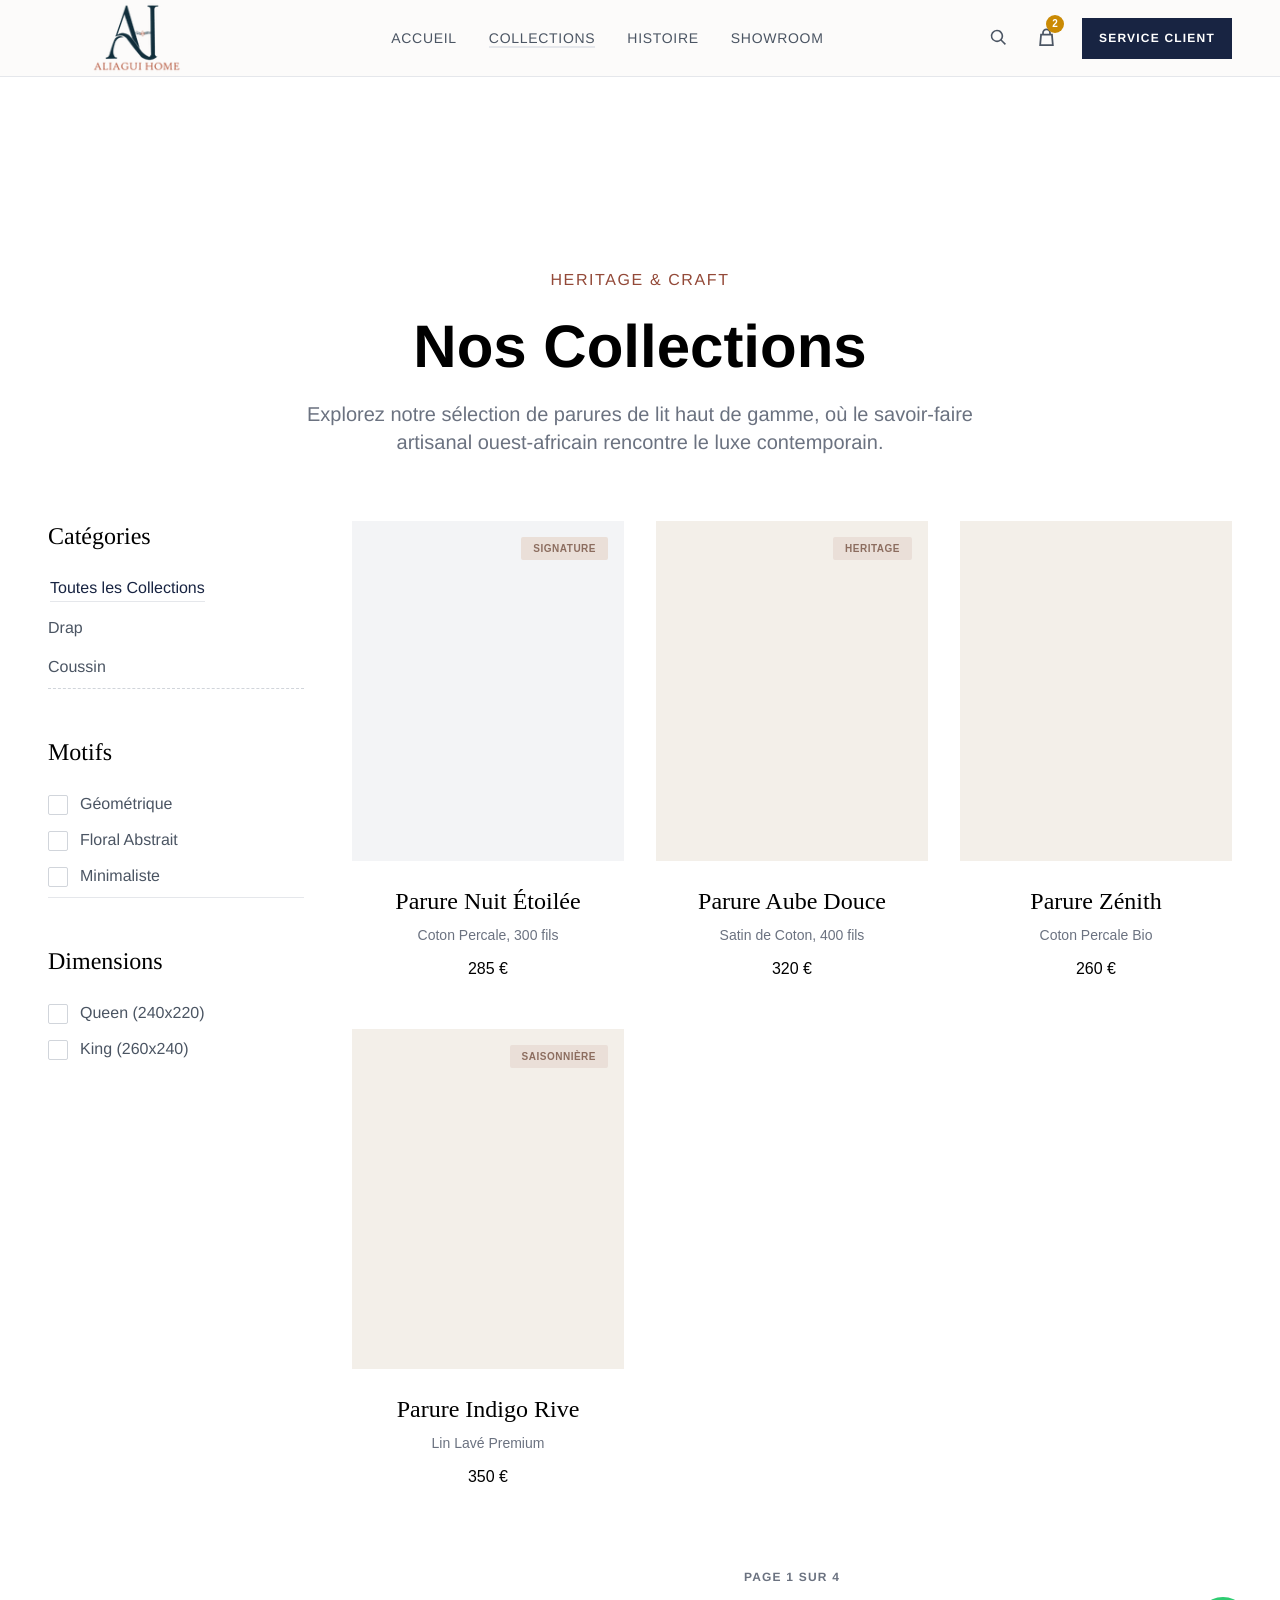
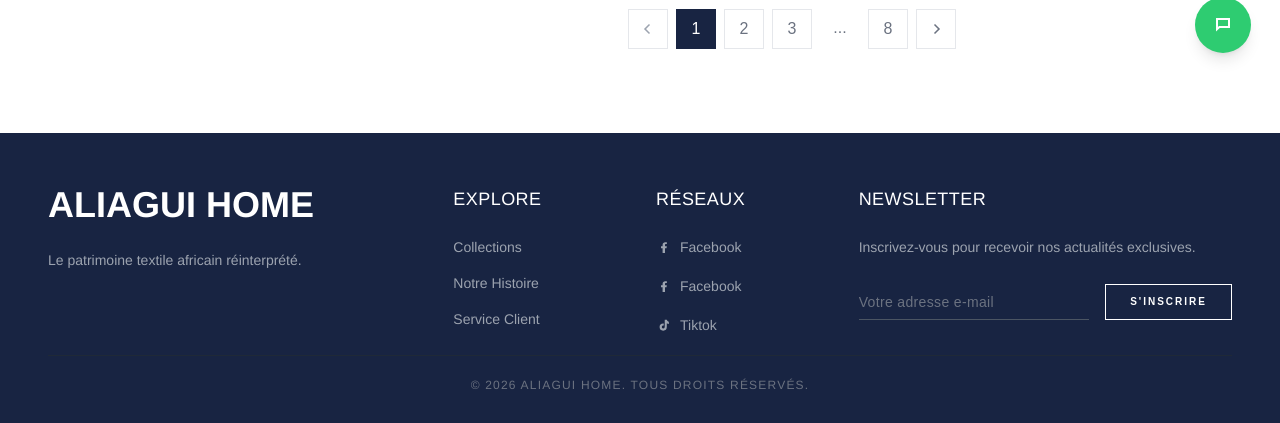
==== collections.html @ 8b139561 "ajout des pages + style css" ====
<!DOCTYPE html>
<html lang="fr">
<head>
  <meta charset="utf-8">
  <meta name="viewport" content="width=device-width, initial-scale=1.0">
  <title>Collections - Aliagui Home</title>
  <style>
    :root {
      --navy: #182442;
      --ink: #000000;
      --muted: #4b5563;
      --soft: #6b7280;
      --line: #e5e7eb;
      --dash: #d1d5db;
      --warm: #f3efe9;
      --cool: #f3f4f6;
      --badge-bg: #eadfd8;
      --badge-text: #8c6d5f;
      --gold: #ca8a04;
      --green: #2ecc71;
      --sans: "Nimbus Sans", Arial, Helvetica, sans-serif;
      --serif: "Liberation Serif", Georgia, "Times New Roman", serif;
    }

    * {
      box-sizing: border-box;
    }

    html {
      background: #ffffff;
      scroll-behavior: smooth;
    }

    body {
      position: relative;
      min-width: 320px;
      min-height: 1975px;
      margin: 0;
      padding-top: 77px;
      background: #ffffff;
      color: var(--ink);
      font-family: var(--sans);
      -webkit-font-smoothing: antialiased;
      text-rendering: geometricPrecision;
    }

    body.modal-lock {
      overflow: hidden;
    }

    a {
      color: inherit;
      text-decoration: none;
    }

    button,
    input {
      font: inherit;
    }

    button {
      border: 0;
      cursor: pointer;
    }

    :focus-visible {
      outline: 2px solid var(--gold);
      outline-offset: 4px;
    }

    .site-header {
      width: 100%;
      height: 77px;
      padding: 0 48px;
      border-bottom: 1px solid var(--line);
      background: #fcfbfa;
      display: flex;
      align-items: center;
      justify-content: center;
      position: fixed;
      top: 0;
      left: 0;
      right: 0;
      z-index: 20;
    }

    .site-header__inner {
      width: 100%;
      max-width: 1184px;
      height: 70px;
      display: flex;
      align-items: center;
      justify-content: space-between;
      gap: 64px;
    }

    .brand {
      width: 177px;
      height: 70px;
      flex: 0 0 auto;
      display: inline-flex;
      align-items: center;
      justify-content: flex-start;
    }

    .brand img {
      width: 177px;
      height: 70px;
      display: block;
      object-fit: contain;
      object-position: left center;
    }

    .main-nav {
      width: 428.53px;
      height: 20px;
      flex: 0 0 auto;
      display: flex;
      align-items: flex-start;
      gap: 32px;
    }

    .main-nav a {
      height: 20px;
      color: var(--muted);
      font-size: 14px;
      font-weight: 500;
      line-height: 20px;
      letter-spacing: 0.7px;
      text-transform: uppercase;
      white-space: nowrap;
      transition: color 180ms ease, transform 180ms ease;
    }

    .main-nav a:hover {
      color: var(--navy);
      transform: translateY(-1px);
    }

    .main-nav a[aria-current="page"] {
      padding-bottom: 4px;
      border-bottom: 2px solid var(--line);
    }

    .main-nav .main-nav__service {
      display: none;
    }

    .menu-toggle {
      width: 40px;
      height: 40px;
      padding: 0;
      border: 0;
      background: transparent;
      color: var(--navy);
      display: none;
      align-items: center;
      justify-content: center;
      position: relative;
      flex: 0 0 auto;
      transition: color 180ms ease, transform 180ms ease;
    }

    .menu-toggle:hover {
      color: var(--gold);
      transform: translateY(-1px);
    }

    .menu-toggle span {
      width: 22px;
      height: 1.5px;
      background: currentColor;
      position: absolute;
      left: 9px;
      transition: transform 180ms ease, opacity 180ms ease;
    }

    .menu-toggle span:nth-child(1) {
      transform: translateY(-6px);
    }

    .menu-toggle span:nth-child(2) {
      transform: translateY(0);
    }

    .menu-toggle span:nth-child(3) {
      transform: translateY(6px);
    }

    .menu-toggle[aria-expanded="true"] span:nth-child(1) {
      transform: rotate(45deg);
    }

    .menu-toggle[aria-expanded="true"] span:nth-child(2) {
      opacity: 0;
    }

    .menu-toggle[aria-expanded="true"] span:nth-child(3) {
      transform: rotate(-45deg);
    }

    .menu-panel-head,
    .menu-close {
      display: none;
    }

    .menu-panel-kicker,
    .menu-panel-title {
      margin: 0;
    }

    .header-actions {
      width: 246px;
      height: 41px;
      flex: 0 0 auto;
      display: grid;
      grid-template-columns: 26px 44px 150px;
      column-gap: 13px;
      align-items: center;
      position: relative;
    }

    .icon-button {
      width: 26px;
      height: 32px;
      padding: 0;
      background: transparent;
      color: var(--muted);
      display: inline-flex;
      align-items: center;
      justify-content: center;
      transition: color 180ms ease, transform 180ms ease;
    }

    .icon-button:hover {
      color: var(--navy);
      transform: translateY(-1px);
    }

    .cart-button {
      position: relative;
      width: 44px;
      justify-self: center;
    }

    .cart-badge {
      position: absolute;
      top: -7px;
      right: 5px;
      min-width: 18px;
      height: 18px;
      padding: 2px 6px;
      border-radius: 9999px;
      background: var(--gold);
      color: #ffffff;
      font-size: 10px;
      font-weight: 700;
      line-height: 14px;
      display: flex;
      align-items: center;
      justify-content: center;
    }

    .service-link {
      width: 150px;
      height: 41px;
      background: var(--navy);
      color: #ffffff;
      display: inline-flex;
      align-items: center;
      justify-content: center;
      font-size: 12px;
      font-weight: 600;
      line-height: 16px;
      letter-spacing: 1.2px;
      text-transform: uppercase;
      transition: background 180ms ease, transform 180ms ease;
    }

    .service-link:hover {
      background: #223153;
      transform: translateY(-1px);
    }

    .search-popover {
      position: absolute;
      top: 56px;
      right: 163px;
      width: 288px;
      padding: 14px;
      border: 1px solid var(--line);
      background: #ffffff;
      box-shadow: 0 18px 36px rgba(24, 36, 66, 0.12);
      opacity: 0;
      pointer-events: none;
      transform: translateY(-8px);
      transition: opacity 180ms ease, transform 180ms ease;
    }

    .search-popover.is-open {
      opacity: 1;
      pointer-events: auto;
      transform: translateY(0);
    }

    .search-popover input {
      width: 100%;
      height: 38px;
      border: 0;
      border-bottom: 1px solid var(--dash);
      color: var(--ink);
      outline: 0;
    }

    .collection-main {
      width: 100%;
      max-width: 1280px;
      margin: 0 auto;
      padding: 192px 48px 84px;
      display: flex;
      flex-direction: column;
      align-items: center;
      gap: 64px;
    }

    .page-header {
      width: 768px;
      max-width: 100%;
      min-height: 140px;
      display: flex;
      flex-direction: column;
      align-items: center;
      gap: 24px;
      text-align: center;
    }

    .page-header .eyebrow {
      width: 100%;
      margin: 0;
      color: #934938;
      display: flex;
      align-items: center;
      justify-content: center;
      font-size: 16px;
      font-weight: 400;
      line-height: 24px;
      letter-spacing: 1.6px;
      text-transform: uppercase;
    }

    .page-header h1 {
      width: 100%;
      margin: 0;
      color: #000000;
      font-size: 60px;
      font-weight: 700;
      line-height: 60px;
      letter-spacing: 0;
    }

    .page-header p {
      width: 743.18px;
      max-width: 100%;
      margin: 0;
      color: var(--soft);
      font-size: 20px;
      font-weight: 300;
      line-height: 28px;
    }

    .catalog-layout {
      width: 100%;
      max-width: 1184px;
      min-height: 1128px;
      display: flex;
      align-items: flex-start;
      gap: 48px;
    }

    .filters {
      width: 256px;
      min-height: 1128px;
      flex: 0 0 256px;
      display: flex;
      flex-direction: column;
      align-items: flex-start;
      gap: 48px;
    }

    .filter-section {
      width: 256px;
      display: flex;
      flex-direction: column;
      align-items: flex-start;
      gap: 24px;
    }

    .filter-section h2 {
      margin: 0;
      color: #000000;
      font-family: var(--serif);
      font-size: 24px;
      font-weight: 400;
      line-height: 32px;
    }

    .category-list,
    .check-list {
      width: 100%;
      margin: 0;
      padding: 0;
      list-style: none;
    }

    .category-list {
      padding-bottom: 8px;
      display: flex;
      flex-direction: column;
      gap: 15px;
      border-bottom: 1px dashed var(--dash);
    }

    .category-list a {
      min-height: 24px;
      color: var(--muted);
      display: inline-flex;
      align-items: center;
      font-size: 16px;
      font-weight: 500;
      line-height: 24px;
      transition: color 160ms ease, transform 160ms ease;
    }

    .category-list a:hover,
    .category-list a.is-active {
      color: var(--navy);
      transform: translateX(2px);
    }

    .category-list a.is-active span {
      border-bottom: 1px solid var(--line);
    }

    .check-list {
      padding-bottom: 8px;
      border-bottom: 1px solid var(--line);
      display: flex;
      flex-direction: column;
      gap: 12px;
    }

    .dimensions .check-list {
      border-bottom: 0;
      padding-bottom: 0;
    }

    .check-list label {
      height: 24px;
      color: var(--muted);
      display: flex;
      align-items: center;
      gap: 12px;
      font-size: 16px;
      font-weight: 400;
      line-height: 24px;
      cursor: pointer;
      user-select: none;
      transition: color 160ms ease, transform 160ms ease;
    }

    .check-list label:hover,
    .check-list label.is-checked {
      color: var(--navy);
      transform: translateX(2px);
    }

    .check-list input {
      position: relative;
      width: 20px;
      height: 20px;
      margin: 0;
      flex: 0 0 20px;
      appearance: none;
      border: 1px solid var(--dash);
      border-radius: 2px;
      background: #ffffff;
      cursor: pointer;
    }

    .check-list input::after {
      content: "";
      position: absolute;
      left: 6px;
      top: 2px;
      width: 5px;
      height: 10px;
      border-right: 2px solid #ffffff;
      border-bottom: 2px solid #ffffff;
      opacity: 0;
      transform: rotate(42deg) scale(0.7);
    }

    .check-list input:checked {
      border-color: var(--navy);
      background: var(--navy);
    }

    .check-list input:checked::after {
      opacity: 1;
      transform: rotate(42deg) scale(1);
    }

    .product-area {
      width: 880px;
      min-height: 1128px;
      flex: 1 1 880px;
      display: flex;
      flex-direction: column;
      gap: 80px;
      position: relative;
    }

    .product-grid {
      width: 880px;
      min-height: 968px;
      display: grid;
      grid-template-columns: repeat(3, 272px);
      column-gap: 32px;
      row-gap: 48px;
      align-content: start;
      position: relative;
    }

    .product-card {
      width: 272px;
      height: 460px;
      padding: 0;
      border: 0;
      background: transparent;
      color: inherit;
      display: flex;
      flex-direction: column;
      gap: 24px;
      text-align: left;
      transition: transform 180ms ease;
    }

    .product-card:hover {
      transform: translateY(-3px);
    }

    .product-card.is-hidden {
      display: none;
    }

    .product-visual {
      position: relative;
      width: 272px;
      height: 340px;
      overflow: hidden;
      background: var(--warm);
      flex: 0 0 auto;
    }

    .product-visual.cool {
      background: var(--cool);
    }

    .product-visual::before {
      content: "";
      position: absolute;
      inset: 0;
      background: linear-gradient(115deg, transparent 0%, rgba(255, 255, 255, 0.35) 48%, transparent 70%);
      opacity: 0;
      transform: translateX(-100%);
      transition: opacity 180ms ease, transform 520ms ease;
    }

    .product-card:hover .product-visual::before {
      opacity: 1;
      transform: translateX(100%);
    }

    .product-badge {
      position: absolute;
      top: 16px;
      right: 16px;
      min-width: 78px;
      height: 23px;
      padding: 4px 12px;
      border-radius: 2px;
      background: var(--badge-bg);
      color: var(--badge-text);
      display: inline-flex;
      align-items: center;
      justify-content: center;
      font-size: 10px;
      font-weight: 700;
      line-height: 15px;
      letter-spacing: 0.5px;
      text-transform: uppercase;
    }

    .product-copy {
      width: 272px;
      min-height: 96px;
      display: flex;
      flex-direction: column;
      align-items: center;
      gap: 8px;
      text-align: center;
    }

    .product-copy h3 {
      width: 100%;
      min-height: 32px;
      margin: 0;
      color: #000000;
      font-family: var(--serif);
      font-size: 24px;
      font-weight: 400;
      line-height: 32px;
    }

    .product-copy p {
      width: 100%;
      min-height: 20px;
      margin: 0;
      color: var(--soft);
      font-size: 14px;
      font-weight: 400;
      line-height: 20px;
    }

    .product-copy .price {
      min-height: 24px;
      padding-top: 4px;
      color: #000000;
      font-size: 16px;
      font-weight: 500;
      line-height: 24px;
    }

    .no-results {
      position: absolute;
      left: 0;
      top: 0;
      width: 100%;
      min-height: 120px;
      padding: 42px 24px;
      border: 1px solid var(--line);
      color: var(--soft);
      text-align: center;
      font-size: 16px;
      line-height: 24px;
      background: #ffffff;
      display: none;
    }

    .no-results.is-visible {
      display: block;
    }

    .pagination {
      width: 880px;
      height: 80px;
      display: flex;
      flex-direction: column;
      align-items: center;
      justify-content: flex-start;
    }

    .pagination-status {
      height: 16px;
      color: var(--soft);
      font-size: 12px;
      font-weight: 700;
      line-height: 16px;
      letter-spacing: 1.2px;
      text-transform: uppercase;
    }

    .pagination-controls {
      height: 40px;
      margin-top: 24px;
      display: flex;
      align-items: center;
      justify-content: center;
      gap: 8px;
    }

    .page-btn,
    .page-dots {
      width: 40px;
      height: 40px;
      border: 1px solid var(--line);
      background: #ffffff;
      color: var(--soft);
      display: inline-flex;
      align-items: center;
      justify-content: center;
      font-size: 16px;
      font-weight: 500;
      line-height: 24px;
      transition: background 160ms ease, color 160ms ease, border-color 160ms ease;
    }

    .page-btn:hover:not(:disabled) {
      border-color: var(--navy);
      color: var(--navy);
    }

    .page-btn.is-active {
      border-color: var(--navy);
      background: var(--navy);
      color: #ffffff;
    }

    .page-btn:disabled {
      color: #9ca3af;
      cursor: default;
    }

    .page-dots {
      border-color: transparent;
      cursor: default;
    }

    .chat-widget {
      position: absolute;
      z-index: 30;
      top: 1597px;
      right: 29px;
    }

    .chat-button {
      width: 56px;
      height: 56px;
      padding: 0;
      border-radius: 9999px;
      background: var(--green);
      color: #ffffff;
      box-shadow: 0 10px 15px -3px rgba(0, 0, 0, 0.1), 0 4px 6px -4px rgba(0, 0, 0, 0.1);
      display: flex;
      align-items: center;
      justify-content: center;
      transition: transform 180ms ease, background 180ms ease;
    }

    .chat-button:hover {
      background: #28bc66;
      transform: translateY(-2px);
    }

    .chat-panel {
      position: absolute;
      right: 0;
      bottom: 70px;
      width: 296px;
      padding: 18px;
      border: 1px solid var(--line);
      background: #ffffff;
      box-shadow: 0 20px 42px rgba(24, 36, 66, 0.18);
      opacity: 0;
      pointer-events: none;
      transform: translateY(8px);
      transition: opacity 180ms ease, transform 180ms ease;
    }

    .chat-panel.is-open {
      opacity: 1;
      pointer-events: auto;
      transform: translateY(0);
    }

    .chat-panel h2 {
      margin: 0 0 8px;
      color: var(--navy);
      font-size: 18px;
      line-height: 24px;
    }

    .chat-panel p,
    .chat-panel .chat-log {
      margin: 0 0 14px;
      color: var(--soft);
      font-size: 14px;
      line-height: 20px;
    }

    .chat-panel form {
      display: grid;
      grid-template-columns: 1fr 42px;
      gap: 8px;
    }

    .chat-panel input {
      height: 38px;
      min-width: 0;
      border: 1px solid var(--line);
      padding: 0 10px;
      outline: 0;
    }

    .chat-panel button[type="submit"] {
      height: 38px;
      background: var(--navy);
      color: #ffffff;
    }

    .site-footer {
      width: 100%;
      height: 290px;
      padding: 52px 48px 0;
      background: var(--navy);
      color: #ffffff;
    }

    .footer-inner {
      width: 100%;
      max-width: 1184px;
      height: 208px;
      margin: 0 auto;
      display: flex;
      flex-direction: column;
      gap: 26px;
    }

    .footer-columns {
      width: 100%;
      height: 144px;
      display: grid;
      grid-template-columns: 373.33px 170.67px 170.67px 373.33px;
      column-gap: 32px;
    }

    .footer-brand {
      padding-right: 48px;
      display: flex;
      flex-direction: column;
      gap: 24px;
    }

    .footer-brand a {
      width: 325.33px;
      height: 40px;
      color: #ffffff;
      display: flex;
      align-items: center;
      font-size: 36px;
      font-weight: 700;
      line-height: 40px;
      letter-spacing: 0;
      text-transform: uppercase;
    }

    .footer-brand p {
      width: 320px;
      max-width: 100%;
      margin: 0;
      color: #9ca3af;
      font-size: 14px;
      font-weight: 300;
      line-height: 23px;
    }

    .footer-column h2,
    .newsletter h2 {
      margin: 0 0 24px;
      color: #ffffff;
      font-size: 18px;
      font-weight: 400;
      line-height: 28px;
      letter-spacing: 0.45px;
      text-transform: uppercase;
    }

    .footer-column ul,
    .social-list {
      margin: 0;
      padding: 0;
      list-style: none;
      display: flex;
      flex-direction: column;
      gap: 16px;
    }

    .footer-column a,
    .social-list a {
      color: #9ca3af;
      font-size: 14px;
      font-weight: 300;
      line-height: 20px;
      display: inline-flex;
      align-items: center;
      gap: 8px;
      transition: color 160ms ease, transform 160ms ease;
    }

    .footer-column a:hover,
    .social-list a:hover {
      color: #ffffff;
      transform: translateX(2px);
    }

    .newsletter p {
      width: 373.33px;
      margin: 0 0 24px;
      color: #9ca3af;
      font-size: 14px;
      font-weight: 300;
      line-height: 20px;
    }

    .newsletter-form {
      width: 373.33px;
      height: 41px;
      display: flex;
      align-items: center;
      gap: 16px;
      position: relative;
    }

    .newsletter-form input {
      width: 230.52px;
      height: 37px;
      padding: 10px 0 9px;
      border: 0;
      border-bottom: 1px solid #4b5563;
      background: transparent;
      color: #ffffff;
      outline: 0;
      font-size: 14px;
      font-weight: 300;
      line-height: 17px;
      letter-spacing: 0.35px;
    }

    .newsletter-form input::placeholder {
      color: #6b7280;
      opacity: 1;
    }

    .newsletter-form button {
      width: 126.81px;
      height: 36px;
      border: 1px solid #ffffff;
      background: transparent;
      color: #ffffff;
      display: flex;
      align-items: center;
      justify-content: center;
      font-size: 10px;
      font-weight: 600;
      line-height: 15px;
      letter-spacing: 2px;
      text-transform: uppercase;
      transition: background 160ms ease, color 160ms ease;
    }

    .newsletter-form button:hover {
      background: #ffffff;
      color: var(--navy);
    }

    .newsletter-message {
      position: absolute;
      left: 0;
      top: 46px;
      margin: 0;
      color: #ffffff;
      font-size: 12px;
      line-height: 16px;
      opacity: 0;
      transform: translateY(-4px);
      transition: opacity 160ms ease, transform 160ms ease;
    }

    .newsletter-message.is-visible {
      opacity: 1;
      transform: translateY(0);
    }

    .footer-bottom {
      width: 100%;
      height: 38px;
      padding-top: 21px;
      border-top: 1px solid #1f2937;
      display: flex;
      align-items: flex-end;
      justify-content: center;
    }

    .footer-bottom p {
      width: 338.8px;
      margin: 0;
      color: #6b7280;
      font-size: 12px;
      font-weight: 300;
      line-height: 16px;
      letter-spacing: 1.2px;
      text-transform: uppercase;
      text-align: center;
    }

    .backdrop,
    .product-modal,
    .cart-drawer {
      position: fixed;
      opacity: 0;
      pointer-events: none;
      transition: opacity 180ms ease, transform 180ms ease;
    }

    .backdrop {
      inset: 0;
      z-index: 80;
      background: rgba(24, 36, 66, 0.34);
    }

    .backdrop.is-open {
      opacity: 1;
      pointer-events: auto;
    }

    .product-modal {
      z-index: 90;
      left: 50%;
      top: 50%;
      width: min(520px, calc(100vw - 40px));
      padding: 24px;
      background: #ffffff;
      box-shadow: 0 28px 70px rgba(24, 36, 66, 0.26);
      transform: translate(-50%, -45%);
    }

    .product-modal.is-open {
      opacity: 1;
      pointer-events: auto;
      transform: translate(-50%, -50%);
    }

    .modal-close,
    .drawer-close {
      position: absolute;
      top: 16px;
      right: 16px;
      width: 32px;
      height: 32px;
      background: transparent;
      color: var(--muted);
      display: flex;
      align-items: center;
      justify-content: center;
    }

    .modal-visual {
      width: 100%;
      height: 210px;
      margin-bottom: 22px;
      background: var(--warm);
    }

    .modal-visual.cool {
      background: var(--cool);
    }

    .product-modal h2,
    .cart-drawer h2 {
      margin: 0 0 8px;
      color: #000000;
      font-family: var(--serif);
      font-size: 28px;
      font-weight: 400;
      line-height: 34px;
    }

    .product-modal p,
    .cart-drawer p {
      margin: 0 0 14px;
      color: var(--soft);
      font-size: 15px;
      line-height: 22px;
    }

    .modal-price {
      color: #000000;
      font-size: 18px;
      font-weight: 600;
      line-height: 28px;
    }

    .primary-action {
      width: 100%;
      height: 44px;
      margin-top: 8px;
      background: var(--navy);
      color: #ffffff;
      font-size: 12px;
      font-weight: 600;
      line-height: 12px;
      letter-spacing: 1.2px;
      text-transform: uppercase;
    }

    .cart-drawer {
      z-index: 95;
      top: 0;
      right: 0;
      width: min(390px, 100vw);
      height: 100vh;
      padding: 64px 24px 24px;
      background: #ffffff;
      box-shadow: -18px 0 60px rgba(24, 36, 66, 0.22);
      transform: translateX(100%);
    }

    .cart-drawer.is-open {
      opacity: 1;
      pointer-events: auto;
      transform: translateX(0);
    }

    .cart-list {
      margin: 18px 0 0;
      padding: 0;
      list-style: none;
      display: flex;
      flex-direction: column;
      gap: 14px;
    }

    .cart-list li {
      padding: 14px 0;
      border-bottom: 1px solid var(--line);
      color: var(--muted);
      font-size: 14px;
      line-height: 20px;
      display: flex;
      justify-content: space-between;
      gap: 12px;
    }

    @media (prefers-reduced-motion: reduce) {
      *,
      *::before,
      *::after {
        scroll-behavior: auto !important;
        transition-duration: 1ms !important;
      }
    }

    @media (max-width: 1180px) {
      body {
        min-height: 0;
        padding-top: 94px;
      }

      .site-header {
        height: auto;
        padding: 12px 24px;
      }

      .site-header__inner {
        height: auto;
        gap: 24px;
      }

      .main-nav {
        width: auto;
        gap: 20px;
      }

      .collection-main {
        padding: 120px 32px 80px;
      }

      .catalog-layout {
        gap: 32px;
      }

      .product-area,
      .product-grid,
      .pagination {
        width: min(100%, 880px);
      }

      .product-grid {
        grid-template-columns: repeat(2, 272px);
        justify-content: center;
      }

      .footer-columns {
        grid-template-columns: repeat(2, minmax(0, 1fr));
        height: auto;
        row-gap: 36px;
      }

      .site-footer {
        height: auto;
        min-height: 290px;
        padding-bottom: 32px;
      }

      .footer-inner {
        height: auto;
      }

      .chat-widget {
        position: fixed;
        top: auto;
        right: 24px;
        bottom: 24px;
      }
    }

    @media (max-width: 820px) {
      .site-header__inner {
        flex-wrap: wrap;
      }

      .brand {
        width: 132px;
        height: 54px;
      }

      .brand img {
        width: 132px;
        height: 54px;
      }

      .main-nav {
        order: 3;
        width: 100%;
        overflow-x: auto;
        padding-bottom: 4px;
      }

      .header-actions {
        width: auto;
        grid-template-columns: 34px 44px;
      }

      .service-link {
        display: none;
      }

      .collection-main {
        padding: 74px 20px 72px;
        gap: 48px;
      }

      .page-header h1 {
        font-size: 44px;
        line-height: 48px;
      }

      .page-header p {
        font-size: 17px;
        line-height: 26px;
      }

      .catalog-layout {
        flex-direction: column;
        min-height: 0;
      }

      .filters {
        width: 100%;
        min-height: 0;
        flex-basis: auto;
        display: grid;
        grid-template-columns: repeat(2, minmax(0, 1fr));
        gap: 32px;
      }

      .filter-section,
      .category-list,
      .check-list {
        width: 100%;
      }

      .product-area,
      .product-grid {
        min-height: 0;
      }

      .product-grid {
        grid-template-columns: repeat(2, minmax(0, 1fr));
      }

      .product-card,
      .product-visual,
      .product-copy {
        width: 100%;
      }

      .product-card {
        height: auto;
      }

      .product-visual {
        height: auto;
        aspect-ratio: 272 / 340;
      }

      .pagination {
        height: auto;
      }

      .footer-columns {
        grid-template-columns: 1fr;
      }

      .footer-brand,
      .footer-brand a,
      .newsletter,
      .newsletter p,
      .newsletter-form {
        width: 100%;
      }

      .newsletter-form {
        height: auto;
        align-items: stretch;
        flex-direction: column;
      }

      .newsletter-form input,
      .newsletter-form button {
        width: 100%;
      }
    }

    @media (max-width: 520px) {
      .filters,
      .product-grid {
        grid-template-columns: 1fr;
      }

      .product-card {
        max-width: 320px;
        margin: 0 auto;
      }
    }

    @media (max-width: 1180px) {
      .search-popover {
        right: 0;
      }

      .product-area {
        flex-basis: auto;
      }
    }

    @media (max-width: 820px) {
      body {
        padding-top: 76px;
      }

      .site-header {
        padding: 10px 20px 12px;
        position: fixed;
      }

      .site-header__inner {
        align-items: center;
        row-gap: 10px;
      }

      .main-nav {
        gap: 22px;
        min-height: 28px;
        scrollbar-width: none;
      }

      .main-nav::-webkit-scrollbar {
        display: none;
      }

      .header-actions {
        margin-left: auto;
      }

      .search-popover {
        position: fixed;
        top: 86px;
        left: 20px;
        right: 20px;
        width: auto;
        z-index: 60;
      }

      .page-header {
        min-height: auto;
      }

      .catalog-layout {
        width: 100%;
      }

      .product-area {
        width: 100%;
        flex: 0 1 auto;
        gap: 56px;
      }

      .product-copy h3 {
        font-size: 22px;
        line-height: 30px;
      }

      .site-footer {
        padding: 42px 20px 28px;
      }

      .footer-inner,
      .footer-columns,
      .footer-bottom {
        width: 100%;
      }

      .footer-columns {
        grid-template-columns: minmax(0, 1fr);
      }

      .footer-brand,
      .footer-column,
      .newsletter,
      .footer-column h2,
      .footer-column ul,
      .footer-column li {
        min-width: 0;
        width: 100%;
      }

      .footer-brand {
        padding-right: 0;
      }

      .footer-brand a {
        height: auto;
        font-size: 30px;
        line-height: 36px;
        overflow-wrap: anywhere;
      }

      .footer-bottom p {
        width: 100%;
        max-width: 338.8px;
      }

      .product-modal {
        max-height: calc(100vh - 40px);
        overflow: auto;
      }

      .cart-drawer {
        width: min(360px, 100vw);
      }
    }

    @media (max-width: 520px) {
      .collection-main {
        padding: 48px 16px 64px;
      }

      .page-header h1 {
        font-size: 38px;
        line-height: 42px;
      }

      .page-header p {
        font-size: 16px;
        line-height: 24px;
      }

      .filters {
        gap: 28px;
      }

      .filter-section {
        gap: 16px;
      }

      .product-grid {
        row-gap: 42px;
      }

      .product-card {
        width: min(100%, 320px);
      }

      .pagination-controls {
        height: auto;
        margin-top: 18px;
        gap: 6px;
        flex-wrap: wrap;
      }

      .page-btn,
      .page-dots {
        width: 36px;
        height: 36px;
        font-size: 14px;
      }

      .chat-panel {
        width: min(296px, calc(100vw - 32px));
      }

      .chat-widget {
        right: 16px;
        bottom: 16px;
      }

      .site-footer {
        padding-top: 38px;
      }
    }

    @media (max-width: 360px) {
      .main-nav {
        gap: 18px;
      }

      .main-nav a {
        font-size: 12px;
      }

      .page-btn,
      .page-dots {
        width: 34px;
        height: 34px;
      }
    }

    @media (max-width: 820px) {
      .site-header {
        position: fixed;
      }

      .site-header.menu-is-open {
        z-index: 100;
        border-bottom-color: transparent;
        background: transparent;
        pointer-events: none;
      }

      .site-header__inner {
        position: relative;
        flex-wrap: nowrap;
        column-gap: 12px;
      }

      .brand {
        order: 1;
      }

      .header-actions {
        order: 2;
        margin-left: auto;
      }

      .menu-toggle {
        order: 3;
        display: inline-flex;
      }

      .site-header.menu-is-open .brand,
      .site-header.menu-is-open .header-actions,
      .site-header.menu-is-open .menu-toggle {
        opacity: 0;
        pointer-events: none;
      }

      .main-nav {
        order: 4;
        position: fixed;
        top: 0;
        right: 0;
        left: auto;
        width: min(390px, 100vw);
        height: 100vh;
        height: 100dvh;
        min-height: 0;
        padding: 24px 24px 28px;
        border: 0;
        background: #ffffff;
        box-shadow: -18px 0 60px rgba(24, 36, 66, 0.22);
        display: flex;
        flex-direction: column;
        align-items: stretch;
        gap: 0;
        overflow-y: auto;
        opacity: 0;
        pointer-events: none;
        visibility: hidden;
        transform: translateX(100%);
        transition: opacity 180ms ease, transform 180ms ease, visibility 180ms ease;
        z-index: 95;
      }

      .main-nav.is-open {
        opacity: 1;
        pointer-events: auto;
        visibility: visible;
        transform: translateX(0);
      }

      .menu-panel-head {
        min-height: 72px;
        padding: 0 44px 22px 0;
        border-bottom: 1px solid var(--line);
        display: flex;
        align-items: flex-start;
        justify-content: space-between;
        gap: 18px;
      }

      .menu-panel-kicker {
        margin-bottom: 6px;
        color: var(--gold);
        font-size: 11px;
        font-weight: 700;
        line-height: 14px;
        letter-spacing: 1.4px;
        text-transform: uppercase;
      }

      .menu-panel-title {
        color: #000000;
        font-family: var(--serif);
        font-size: 28px;
        font-weight: 400;
        line-height: 34px;
      }

      .menu-close {
        position: absolute;
        top: 18px;
        right: 18px;
        width: 36px;
        height: 36px;
        background: transparent;
        color: var(--muted);
        display: flex;
        align-items: center;
        justify-content: center;
        transition: color 180ms ease, transform 180ms ease;
      }

      .menu-close:hover {
        color: var(--navy);
        transform: rotate(90deg);
      }

      .menu-close::before,
      .menu-close::after {
        content: "";
        width: 20px;
        height: 1.5px;
        background: currentColor;
        position: absolute;
      }

      .menu-close::before {
        transform: rotate(45deg);
      }

      .menu-close::after {
        transform: rotate(-45deg);
      }

      .main-nav a {
        width: 100%;
        height: auto;
        min-height: 58px;
        padding: 18px 0;
        border-bottom: 1px solid var(--line);
        display: flex;
        align-items: center;
        justify-content: space-between;
        color: var(--muted);
        font-size: 13px;
        font-weight: 600;
        line-height: 18px;
        letter-spacing: 1.3px;
        text-transform: uppercase;
      }

      .main-nav a[aria-current="page"] {
        padding-bottom: 18px;
        border-bottom: 1px solid var(--line);
        color: var(--navy);
      }

      .main-nav a::after {
        content: "";
        width: 7px;
        height: 7px;
        border-top: 1px solid currentColor;
        border-right: 1px solid currentColor;
        opacity: 0.55;
        transform: rotate(45deg);
      }

      .main-nav .main-nav__service {
        min-height: 48px;
        margin-top: 22px;
        padding: 0 18px;
        border-bottom: 0;
        background: var(--navy);
        color: #ffffff;
        display: flex;
        align-items: center;
        justify-content: center;
      }

      .main-nav .main-nav__service::after {
        display: none;
      }

      .search-popover {
        top: 74px;
        z-index: 90;
      }
    }

    @media (max-width: 520px) {
      .site-header {
        padding: 10px 16px 12px;
      }

      body {
        padding-top: 68px;
      }

      .site-header__inner {
        column-gap: 8px;
      }

      .brand,
      .brand img {
        width: 112px;
        height: 46px;
      }

      .header-actions {
        grid-template-columns: 32px 40px;
        column-gap: 8px;
      }

      .cart-button {
        width: 40px;
      }

      .menu-toggle {
        width: 40px;
        height: 40px;
      }

      .menu-toggle span {
        left: 9px;
      }

      .search-popover {
        top: 72px;
        left: 16px;
        right: 16px;
      }
    }
  </style>
</head>
<body>
  <header class="site-header">
    <div class="site-header__inner">
      <a class="brand" href="acceuil.html" aria-label="Aliagui Home">
        <img src="img/logo.png" alt="Aliagui Home">
      </a>

      <button class="menu-toggle" type="button" aria-label="Ouvrir le menu" aria-controls="main-navigation" aria-expanded="false">
        <span aria-hidden="true"></span>
        <span aria-hidden="true"></span>
        <span aria-hidden="true"></span>
      </button>

      <nav id="main-navigation" class="main-nav" aria-label="Navigation principale">
        <div class="menu-panel-head">
          <div>
            <p class="menu-panel-kicker">Navigation</p>
            <h2 class="menu-panel-title">Menu</h2>
          </div>
          <button class="menu-close" type="button" aria-label="Fermer la navigation"></button>
        </div>
        <a href="acceuil.html">Accueil</a>
        <a href="collections.html" aria-current="page">Collections</a>
        <a href="histoire.html">Histoire</a>
        <a href="showroom.html">Showroom</a>
        <a class="main-nav__service" href="contact.html">Service Client</a>
      </nav>

      <div class="header-actions">
        <button class="icon-button search-toggle" type="button" aria-label="Rechercher" aria-expanded="false">
          <svg width="22" height="22" viewBox="0 0 24 24" aria-hidden="true">
            <path fill="currentColor" d="M9.75 3a6.75 6.75 0 0 1 5.33 10.89l4.52 4.51-1.2 1.2-4.51-4.52A6.75 6.75 0 1 1 9.75 3Zm0 1.7a5.05 5.05 0 1 0 0 10.1 5.05 5.05 0 0 0 0-10.1Z"/>
          </svg>
        </button>

        <button class="icon-button cart-button" type="button" aria-label="Ouvrir le panier">
          <svg width="21" height="22" viewBox="0 0 24 24" aria-hidden="true">
            <path fill="currentColor" d="M7 7V6a5 5 0 0 1 10 0v1h2.15l1.2 14H3.65l1.2-14H7Zm2 0h6V6a3 3 0 0 0-6 0v1Zm-2.3 2-.86 10h12.32L17.3 9H6.7Z"/>
          </svg>
          <span class="cart-badge">2</span>
        </button>

        <a class="service-link" href="contact.html">Service Client</a>

        <div class="search-popover" role="search">
          <input id="search-input" type="search" placeholder="Rechercher une parure" autocomplete="off">
        </div>
      </div>
    </div>
  </header>

  <main class="collection-main">
    <section class="page-header" aria-labelledby="page-title">
      <p class="eyebrow">Heritage &amp; Craft</p>
      <h1 id="page-title">Nos Collections</h1>
      <p>Explorez notre s&eacute;lection de parures de lit haut de gamme, o&ugrave; le savoir-faire artisanal ouest-africain rencontre le luxe contemporain.</p>
    </section>

    <section class="catalog-layout" aria-label="Catalogue des collections">
      <aside class="filters" aria-label="Filtres">
        <section class="filter-section">
          <h2>Cat&eacute;gories</h2>
          <ul class="category-list">
            <li><a class="is-active" href="#" data-category="all" aria-current="true"><span>Toutes les Collections</span></a></li>
            <li><a href="#" data-category="drap"><span>Drap</span></a></li>
            <li><a href="#" data-category="coussin"><span>Coussin</span></a></li>
          </ul>
        </section>

        <section class="filter-section">
          <h2>Motifs</h2>
          <ul class="check-list">
            <li><label><input type="checkbox" data-filter-group="motif" data-filter-value="geometrique"> G&eacute;om&eacute;trique</label></li>
            <li><label><input type="checkbox" data-filter-group="motif" data-filter-value="floral"> Floral Abstrait</label></li>
            <li><label><input type="checkbox" data-filter-group="motif" data-filter-value="minimaliste"> Minimaliste</label></li>
          </ul>
        </section>

        <section class="filter-section dimensions">
          <h2>Dimensions</h2>
          <ul class="check-list">
            <li><label><input type="checkbox" data-filter-group="size" data-filter-value="queen"> Queen (240x220)</label></li>
            <li><label><input type="checkbox" data-filter-group="size" data-filter-value="king"> King (260x240)</label></li>
          </ul>
        </section>
      </aside>

      <div class="product-area">
        <div class="product-grid" id="product-grid" aria-live="polite"></div>
        <div class="no-results" id="no-results">Aucune collection ne correspond &agrave; votre s&eacute;lection.</div>

        <nav class="pagination" aria-label="Pagination des collections">
          <div class="pagination-status" id="pagination-status">PAGE 1 SUR 4</div>
          <div class="pagination-controls">
            <button class="page-btn prev-page" type="button" aria-label="Page pr&eacute;c&eacute;dente">
              <svg width="18" height="18" viewBox="0 0 24 24" aria-hidden="true">
                <path fill="currentColor" d="m14.7 6.7-1.4-1.4L6.6 12l6.7 6.7 1.4-1.4L9.4 12l5.3-5.3Z"/>
              </svg>
            </button>
            <button class="page-btn page-number is-active" type="button" data-page="1">1</button>
            <button class="page-btn page-number" type="button" data-page="2">2</button>
            <button class="page-btn page-number" type="button" data-page="3">3</button>
            <span class="page-dots" aria-hidden="true">...</span>
            <button class="page-btn page-number" type="button" data-page="8">8</button>
            <button class="page-btn next-page" type="button" aria-label="Page suivante">
              <svg width="18" height="18" viewBox="0 0 24 24" aria-hidden="true">
                <path fill="currentColor" d="m9.3 17.3 1.4 1.4 6.7-6.7-6.7-6.7-1.4 1.4 5.3 5.3-5.3 5.3Z"/>
              </svg>
            </button>
          </div>
        </nav>
      </div>
    </section>
  </main>

  <div class="chat-widget">
    <button class="chat-button" type="button" aria-label="Ouvrir le chat" aria-expanded="false">
      <svg width="24" height="24" viewBox="0 0 24 24" aria-hidden="true">
        <path fill="currentColor" d="M5 5h14v10H8.8L5 18.5V5Zm2 2v6.9l1-.9h9V7H7Z"/>
      </svg>
    </button>
    <section class="chat-panel" aria-label="Chat service client">
      <h2>Service Client</h2>
      <p>Bonjour, comment pouvons-nous vous aider ?</p>
      <div class="chat-log" aria-live="polite"></div>
      <form class="chat-form">
        <input type="text" placeholder="Votre message" aria-label="Votre message">
        <button type="submit" aria-label="Envoyer">
          <svg width="17" height="17" viewBox="0 0 24 24" aria-hidden="true">
            <path fill="currentColor" d="M3 20.5 21 12 3 3.5v6.6l11 1.9-11 1.9v6.6Z"/>
          </svg>
        </button>
      </form>
    </section>
  </div>

  <footer class="site-footer">
    <div class="footer-inner">
      <div class="footer-columns">
        <div class="footer-brand">
          <a href="acceuil.html">ALIAGUI HOME</a>
          <p>Le patrimoine textile africain r&eacute;interpr&eacute;t&eacute;.</p>
        </div>

        <nav class="footer-column" aria-label="Explorer">
          <h2>Explore</h2>
          <ul>
            <li><a href="collections.html">Collections</a></li>
            <li><a href="histoire.html">Notre Histoire</a></li>
            <li><a href="contact.html">Service Client</a></li>
          </ul>
        </nav>

        <nav class="footer-column" aria-label="R&eacute;seaux sociaux">
          <h2>R&eacute;seaux</h2>
          <ul class="social-list">
            <li><a href="#" aria-label="Facebook">
              <svg width="16" height="16" viewBox="0 0 24 24" aria-hidden="true"><path fill="currentColor" d="M13.5 21v-7h2.3l.4-3h-2.7V9.1c0-.9.2-1.5 1.5-1.5h1.3V4.9c-.6-.1-1.4-.2-2.4-.2-2.4 0-4 1.5-4 4.1V11H7.5v3h2.4v7h3.6Z"/></svg>
              Facebook
            </a></li>
            <li><a href="#" aria-label="Facebook">
              <svg width="16" height="16" viewBox="0 0 24 24" aria-hidden="true"><path fill="currentColor" d="M13.5 21v-7h2.3l.4-3h-2.7V9.1c0-.9.2-1.5 1.5-1.5h1.3V4.9c-.6-.1-1.4-.2-2.4-.2-2.4 0-4 1.5-4 4.1V11H7.5v3h2.4v7h3.6Z"/></svg>
              Facebook
            </a></li>
            <li><a href="#" aria-label="Tiktok">
              <svg width="16" height="16" viewBox="0 0 24 24" aria-hidden="true"><path fill="currentColor" d="M16.2 4.1c.5 1.5 1.6 2.7 3.1 3.2v3.1c-1.1 0-2.2-.3-3.1-.9v5.6a5.4 5.4 0 1 1-5.4-5.4h.8v3.2a2.2 2.2 0 1 0 1.5 2.1V4.1h3.1Z"/></svg>
              Tiktok
            </a></li>
          </ul>
        </nav>

        <section class="newsletter" aria-label="Newsletter">
          <h2>Newsletter</h2>
          <p>Inscrivez-vous pour recevoir nos actualit&eacute;s exclusives.</p>
          <form class="newsletter-form">
            <input type="email" placeholder="Votre adresse e-mail" aria-label="Votre adresse e-mail" required>
            <button type="submit">S'inscrire</button>
            <span class="newsletter-message" aria-live="polite"></span>
          </form>
        </section>
      </div>

      <div class="footer-bottom">
        <p>&copy; 2026 ALIAGUI HOME. TOUS DROITS R&Eacute;SERV&Eacute;S.</p>
      </div>
    </div>
  </footer>

  <div class="backdrop" hidden></div>

  <section class="product-modal" role="dialog" aria-modal="true" aria-labelledby="modal-title" hidden>
    <button class="modal-close" type="button" aria-label="Fermer">
      <svg width="18" height="18" viewBox="0 0 24 24" aria-hidden="true"><path fill="currentColor" d="m6.4 5 12.6 12.6-1.4 1.4L5 6.4 6.4 5Zm12.6 1.4L6.4 19 5 17.6 17.6 5 19 6.4Z"/></svg>
    </button>
    <div class="modal-visual"></div>
    <h2 id="modal-title"></h2>
    <p class="modal-material"></p>
    <p class="modal-price"></p>
    <button class="primary-action add-to-cart" type="button">Ajouter au panier</button>
  </section>

  <aside class="cart-drawer" aria-label="Panier" hidden>
    <button class="drawer-close" type="button" aria-label="Fermer le panier">
      <svg width="18" height="18" viewBox="0 0 24 24" aria-hidden="true"><path fill="currentColor" d="m6.4 5 12.6 12.6-1.4 1.4L5 6.4 6.4 5Zm12.6 1.4L6.4 19 5 17.6 17.6 5 19 6.4Z"/></svg>
    </button>
    <h2>Votre panier</h2>
    <p class="cart-summary">2 articles s&eacute;lectionn&eacute;s.</p>
    <ul class="cart-list"></ul>
  </aside>

  <script>
    const pages = {
      "1": [
        { id: "nuit", name: "Parure Nuit &Eacute;toil&eacute;e", material: "Coton Percale, 300 fils", price: "285 &euro;", badge: "Signature", category: "drap", motif: "geometrique", size: "queen", tone: "cool" },
        { id: "aube", name: "Parure Aube Douce", material: "Satin de Coton, 400 fils", price: "320 &euro;", badge: "Heritage", category: "drap", motif: "floral", size: "king", tone: "warm" },
        { id: "zenith", name: "Parure Z&eacute;nith", material: "Coton Percale Bio", price: "260 &euro;", badge: "", category: "coussin", motif: "minimaliste", size: "queen", tone: "warm" },
        { id: "indigo", name: "Parure Indigo Rive", material: "Lin Lav&eacute; Premium", price: "350 &euro;", badge: "Saisonni&egrave;re", category: "drap", motif: "geometrique", size: "king", tone: "warm" }
      ],
      "2": [
        { id: "sable", name: "Parure Sable Dor&eacute;", material: "Voile de Coton Luxe", price: "295 &euro;", badge: "Nouveau", category: "coussin", motif: "floral", size: "queen", tone: "warm" },
        { id: "brume", name: "Parure Brume Royale", material: "Satin Lav&eacute;, 500 fils", price: "390 &euro;", badge: "Limit&eacute;e", category: "drap", motif: "minimaliste", size: "king", tone: "cool" },
        { id: "ivoire", name: "Parure Ivoire Calme", material: "Percale Souple", price: "275 &euro;", badge: "", category: "drap", motif: "minimaliste", size: "queen", tone: "warm" },
        { id: "terra", name: "Parure Terra Kente", material: "Coton Peign&eacute;", price: "335 &euro;", badge: "Atelier", category: "coussin", motif: "geometrique", size: "king", tone: "warm" }
      ],
      "3": [
        { id: "opaline", name: "Parure Opaline", material: "Satin de Coton", price: "310 &euro;", badge: "Douceur", category: "drap", motif: "floral", size: "queen", tone: "cool" },
        { id: "nacre", name: "Parure Nacre", material: "Coton Bio Lav&eacute;", price: "280 &euro;", badge: "", category: "coussin", motif: "minimaliste", size: "queen", tone: "warm" },
        { id: "lagune", name: "Parure Lagune", material: "Lin et Coton", price: "360 &euro;", badge: "Heritage", category: "drap", motif: "geometrique", size: "king", tone: "warm" },
        { id: "safran", name: "Parure Safran", material: "Percale Premium", price: "305 &euro;", badge: "Signature", category: "drap", motif: "floral", size: "king", tone: "warm" }
      ],
      "8": [
        { id: "celeste", name: "Parure C&eacute;leste", material: "Coton Percale", price: "270 &euro;", badge: "", category: "drap", motif: "minimaliste", size: "queen", tone: "cool" },
        { id: "ebene", name: "Parure &Eacute;b&egrave;ne", material: "Satin Profond", price: "410 &euro;", badge: "Rare", category: "drap", motif: "geometrique", size: "king", tone: "warm" },
        { id: "lilas", name: "Parure Lilas", material: "Coton Peign&eacute;", price: "298 &euro;", badge: "Nouveau", category: "coussin", motif: "floral", size: "queen", tone: "warm" },
        { id: "kumasi", name: "Parure Kumasi", material: "Lin Lav&eacute;", price: "365 &euro;", badge: "Atelier", category: "drap", motif: "geometrique", size: "king", tone: "warm" }
      ]
    };

    const pageOrder = ["1", "2", "3", "8"];
    const productGrid = document.querySelector("#product-grid");
    const noResults = document.querySelector("#no-results");
    const categoryLinks = Array.from(document.querySelectorAll("[data-category]"));
    const filters = Array.from(document.querySelectorAll("[data-filter-group]"));
    const pageButtons = Array.from(document.querySelectorAll(".page-number"));
    const pageStatus = document.querySelector("#pagination-status");
    const prevPage = document.querySelector(".prev-page");
    const nextPage = document.querySelector(".next-page");
    const searchToggle = document.querySelector(".search-toggle");
    const searchPopover = document.querySelector(".search-popover");
    const searchInput = document.querySelector("#search-input");
    const menuToggle = document.querySelector(".menu-toggle");
    const mainNav = document.querySelector(".main-nav");
    const siteHeader = document.querySelector(".site-header");
    const menuClose = document.querySelector(".menu-close");
    const backdrop = document.querySelector(".backdrop");
    const modal = document.querySelector(".product-modal");
    const cartDrawer = document.querySelector(".cart-drawer");
    const cartBadge = document.querySelector(".cart-badge");
    const cartList = document.querySelector(".cart-list");
    const cartSummary = document.querySelector(".cart-summary");
    const cartItems = [
      { name: "Parure Nuit &Eacute;toil&eacute;e", price: "285 &euro;" },
      { name: "Parure Aube Douce", price: "320 &euro;" }
    ];

    let currentPage = "1";
    let activeCategory = "all";
    let activeProduct = null;

    function closeMenu(options = {}) {
      const wasOpen = mainNav.classList.contains("is-open");
      mainNav.classList.remove("is-open");
      siteHeader.classList.remove("menu-is-open");
      menuToggle.setAttribute("aria-expanded", "false");
      menuToggle.setAttribute("aria-label", "Ouvrir le menu");
      if (!wasOpen || options.keepBackdrop) return;
      if (!modal.classList.contains("is-open") && !cartDrawer.classList.contains("is-open")) {
        backdrop.classList.remove("is-open");
        document.body.classList.remove("modal-lock");
        setTimeout(() => {
          if (!mainNav.classList.contains("is-open") && !modal.classList.contains("is-open") && !cartDrawer.classList.contains("is-open")) {
            backdrop.hidden = true;
          }
        }, 180);
      }
    }

    function openMenu() {
      searchPopover.classList.remove("is-open");
      searchToggle.setAttribute("aria-expanded", "false");
      backdrop.hidden = false;
      document.body.classList.add("modal-lock");
      siteHeader.classList.add("menu-is-open");
      mainNav.classList.add("is-open");
      requestAnimationFrame(() => backdrop.classList.add("is-open"));
      menuToggle.setAttribute("aria-expanded", "true");
      menuToggle.setAttribute("aria-label", "Fermer le menu");
    }

    function toggleMenu() {
      const open = !mainNav.classList.contains("is-open");
      if (open) openMenu();
      else closeMenu();
    }

    function textFromHtml(value) {
      const temp = document.createElement("span");
      temp.innerHTML = value;
      return temp.textContent || "";
    }

    function currentFilters(group) {
      return filters
        .filter((input) => input.dataset.filterGroup === group && input.checked)
        .map((input) => input.dataset.filterValue);
    }

    function renderProducts() {
      productGrid.innerHTML = "";
      pages[currentPage].forEach((product) => {
        const card = document.createElement("button");
        card.type = "button";
        card.className = "product-card";
        card.dataset.category = product.category;
        card.dataset.motif = product.motif;
        card.dataset.size = product.size;
        card.dataset.search = `${textFromHtml(product.name)} ${product.material}`.toLowerCase();
        card.dataset.productId = product.id;
        card.setAttribute("aria-label", `Voir ${textFromHtml(product.name)}`);
        card.innerHTML = `
          <span class="product-visual ${product.tone === "cool" ? "cool" : ""}">
            ${product.badge ? `<span class="product-badge">${product.badge}</span>` : ""}
          </span>
          <span class="product-copy">
            <h3>${product.name}</h3>
            <p>${product.material}</p>
            <p class="price">${product.price}</p>
          </span>
        `;
        card.addEventListener("click", () => openProduct(product));
        productGrid.appendChild(card);
      });
      applyFilters();
    }

    function applyFilters() {
      const motifs = currentFilters("motif");
      const sizes = currentFilters("size");
      const query = searchInput.value.trim().toLowerCase();
      let visible = 0;

      Array.from(productGrid.children).forEach((card) => {
        const categoryMatch = activeCategory === "all" || card.dataset.category === activeCategory;
        const motifMatch = motifs.length === 0 || motifs.includes(card.dataset.motif);
        const sizeMatch = sizes.length === 0 || sizes.includes(card.dataset.size);
        const searchMatch = query === "" || card.dataset.search.includes(query);
        const show = categoryMatch && motifMatch && sizeMatch && searchMatch;
        card.classList.toggle("is-hidden", !show);
        if (show) visible += 1;
      });

      noResults.classList.toggle("is-visible", visible === 0);
    }

    function updatePagination() {
      const index = pageOrder.indexOf(currentPage);
      pageStatus.textContent = `PAGE ${index + 1} SUR 4`;
      pageButtons.forEach((button) => {
        const isActive = button.dataset.page === currentPage;
        button.classList.toggle("is-active", isActive);
        button.setAttribute("aria-current", isActive ? "page" : "false");
      });
      prevPage.disabled = index === 0;
      nextPage.disabled = index === pageOrder.length - 1;
    }

    function goToPage(page) {
      currentPage = page;
      updatePagination();
      renderProducts();
    }

    function updateCart() {
      cartBadge.textContent = cartItems.length;
      cartSummary.innerHTML = `${cartItems.length} article${cartItems.length > 1 ? "s" : ""} s&eacute;lectionn&eacute;${cartItems.length > 1 ? "s" : ""}.`;
      cartList.innerHTML = cartItems.map((item) => `
        <li><span>${item.name}</span><strong>${item.price}</strong></li>
      `).join("");
    }

    function openBackdrop() {
      backdrop.hidden = false;
      requestAnimationFrame(() => backdrop.classList.add("is-open"));
      document.body.classList.add("modal-lock");
    }

    function closeLayers() {
      backdrop.classList.remove("is-open");
      modal.classList.remove("is-open");
      cartDrawer.classList.remove("is-open");
      setTimeout(() => {
        backdrop.hidden = true;
        modal.hidden = true;
        cartDrawer.hidden = true;
      }, 180);
      document.body.classList.remove("modal-lock");
      closeMenu({ keepBackdrop: true });
    }

    function openProduct(product) {
      closeMenu();
      activeProduct = product;
      modal.querySelector(".modal-visual").classList.toggle("cool", product.tone === "cool");
      modal.querySelector("#modal-title").innerHTML = product.name;
      modal.querySelector(".modal-material").innerHTML = product.material;
      modal.querySelector(".modal-price").innerHTML = product.price;
      modal.hidden = false;
      openBackdrop();
      requestAnimationFrame(() => modal.classList.add("is-open"));
    }

    function openCart() {
      closeMenu();
      updateCart();
      cartDrawer.hidden = false;
      openBackdrop();
      requestAnimationFrame(() => cartDrawer.classList.add("is-open"));
    }

    menuToggle.addEventListener("click", (event) => {
      event.stopPropagation();
      toggleMenu();
    });

    menuClose.addEventListener("click", () => closeMenu());

    mainNav.querySelectorAll("a").forEach((link) => {
      link.addEventListener("click", closeMenu);
    });

    document.addEventListener("click", (event) => {
      if (!event.target.closest(".site-header")) closeMenu();
    });

    categoryLinks.forEach((link) => {
      link.addEventListener("click", (event) => {
        event.preventDefault();
        activeCategory = link.dataset.category;
        categoryLinks.forEach((item) => {
          const isCurrent = item === link;
          item.classList.toggle("is-active", isCurrent);
          item.setAttribute("aria-current", isCurrent ? "true" : "false");
        });
        applyFilters();
      });
    });

    filters.forEach((input) => {
      input.addEventListener("change", () => {
        input.closest("label").classList.toggle("is-checked", input.checked);
        applyFilters();
      });
    });

    pageButtons.forEach((button) => {
      button.addEventListener("click", () => goToPage(button.dataset.page));
    });

    prevPage.addEventListener("click", () => {
      const index = pageOrder.indexOf(currentPage);
      if (index > 0) goToPage(pageOrder[index - 1]);
    });

    nextPage.addEventListener("click", () => {
      const index = pageOrder.indexOf(currentPage);
      if (index < pageOrder.length - 1) goToPage(pageOrder[index + 1]);
    });

    searchToggle.addEventListener("click", () => {
      closeMenu();
      const open = searchPopover.classList.toggle("is-open");
      searchToggle.setAttribute("aria-expanded", open ? "true" : "false");
      if (open) searchInput.focus();
    });

    searchInput.addEventListener("input", applyFilters);

    document.querySelector(".cart-button").addEventListener("click", openCart);
    document.querySelector(".modal-close").addEventListener("click", closeLayers);
    document.querySelector(".drawer-close").addEventListener("click", closeLayers);
    backdrop.addEventListener("click", closeLayers);

    document.querySelector(".add-to-cart").addEventListener("click", () => {
      if (!activeProduct) return;
      cartItems.push({ name: activeProduct.name, price: activeProduct.price });
      updateCart();
      closeLayers();
    });

    document.addEventListener("keydown", (event) => {
      if (event.key === "Escape") {
        searchPopover.classList.remove("is-open");
        searchToggle.setAttribute("aria-expanded", "false");
        closeMenu();
        closeLayers();
      }
    });

    document.querySelector(".newsletter-form").addEventListener("submit", (event) => {
      event.preventDefault();
      const form = event.currentTarget;
      const input = form.querySelector("input");
      const message = form.querySelector(".newsletter-message");
      message.innerHTML = input.checkValidity()
        ? "Inscription enregistr&eacute;e."
        : "Adresse e-mail invalide.";
      message.classList.add("is-visible");
      if (input.checkValidity()) input.value = "";
    });

    const chatButton = document.querySelector(".chat-button");
    const chatPanel = document.querySelector(".chat-panel");
    const chatForm = document.querySelector(".chat-form");
    const chatLog = document.querySelector(".chat-log");

    chatButton.addEventListener("click", () => {
      const open = chatPanel.classList.toggle("is-open");
      chatButton.setAttribute("aria-expanded", open ? "true" : "false");
      if (open) chatForm.querySelector("input").focus();
    });

    chatForm.addEventListener("submit", (event) => {
      event.preventDefault();
      const input = chatForm.querySelector("input");
      const value = input.value.trim();
      if (!value) return;
      chatLog.textContent = "Message envoy\u00e9 : " + value;
      input.value = "";
    });

    updatePagination();
    updateCart();
    renderProducts();
  </script>
</body>
</html>
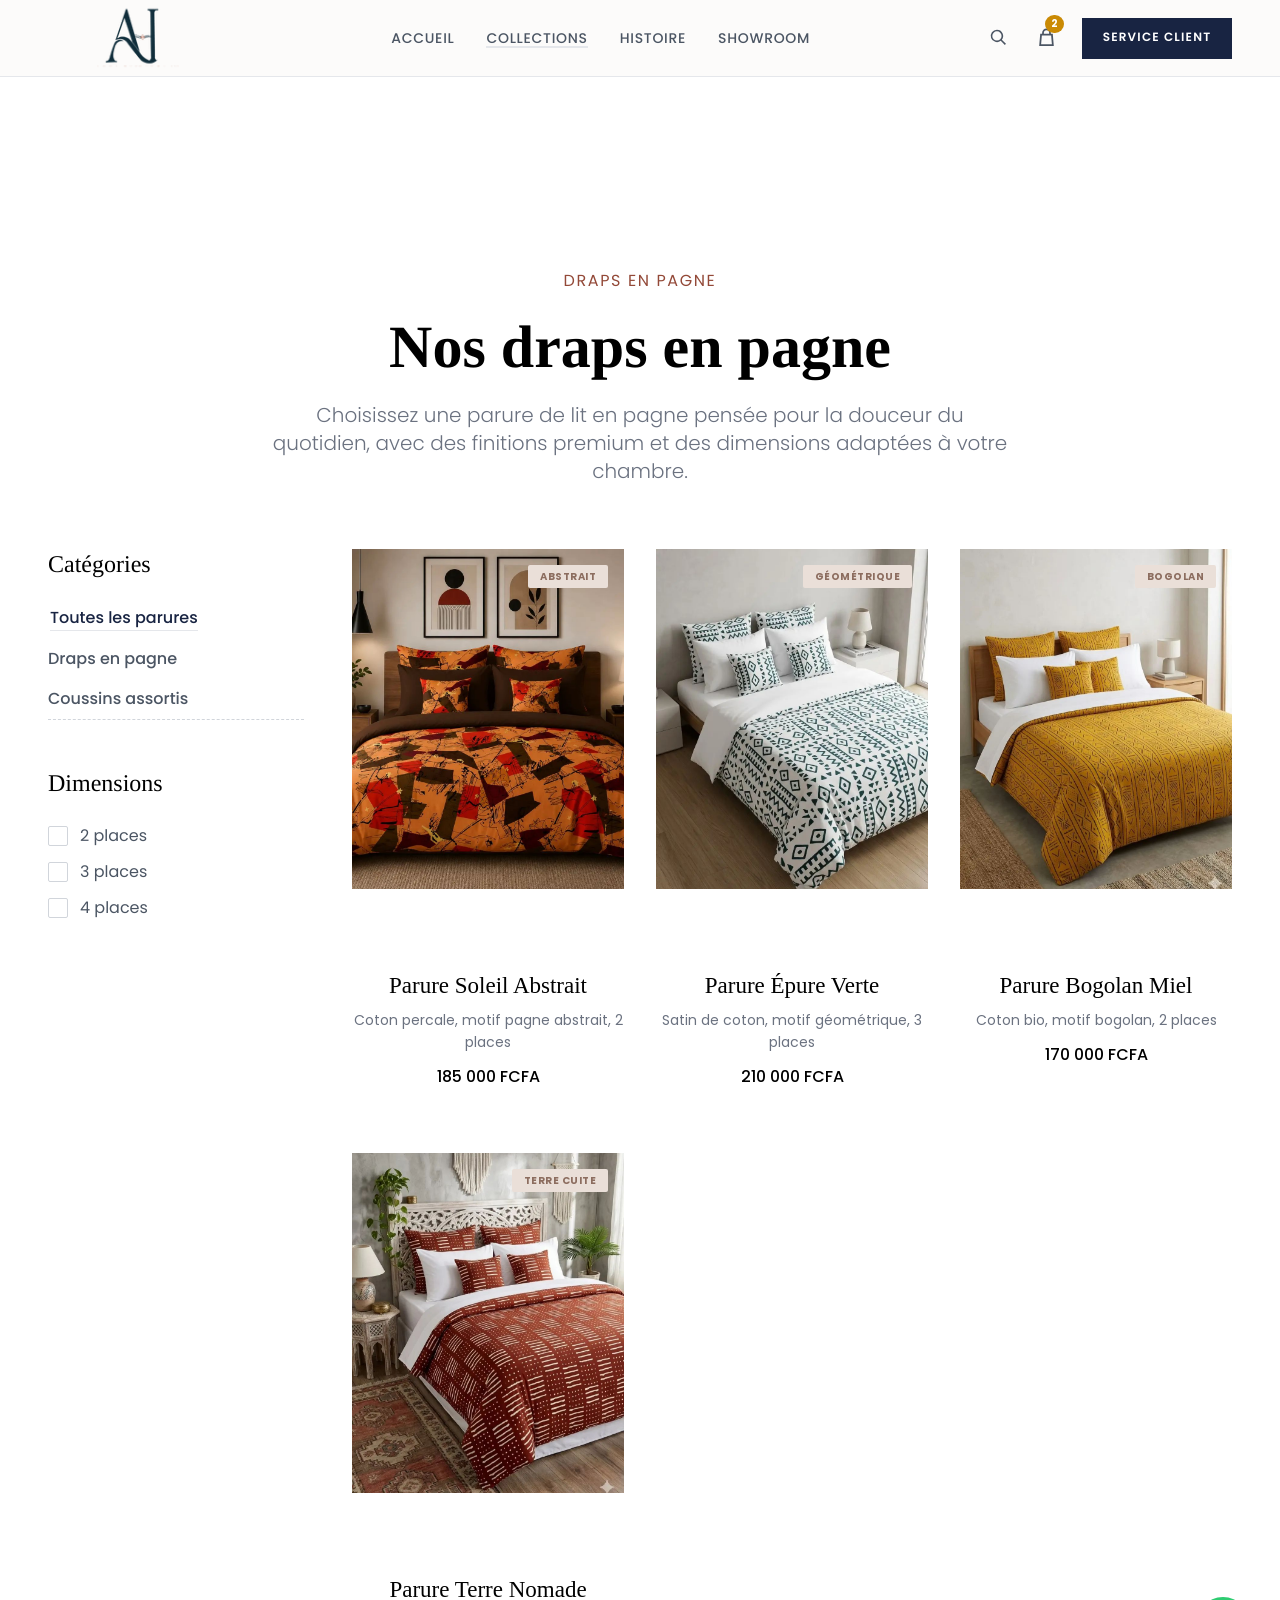
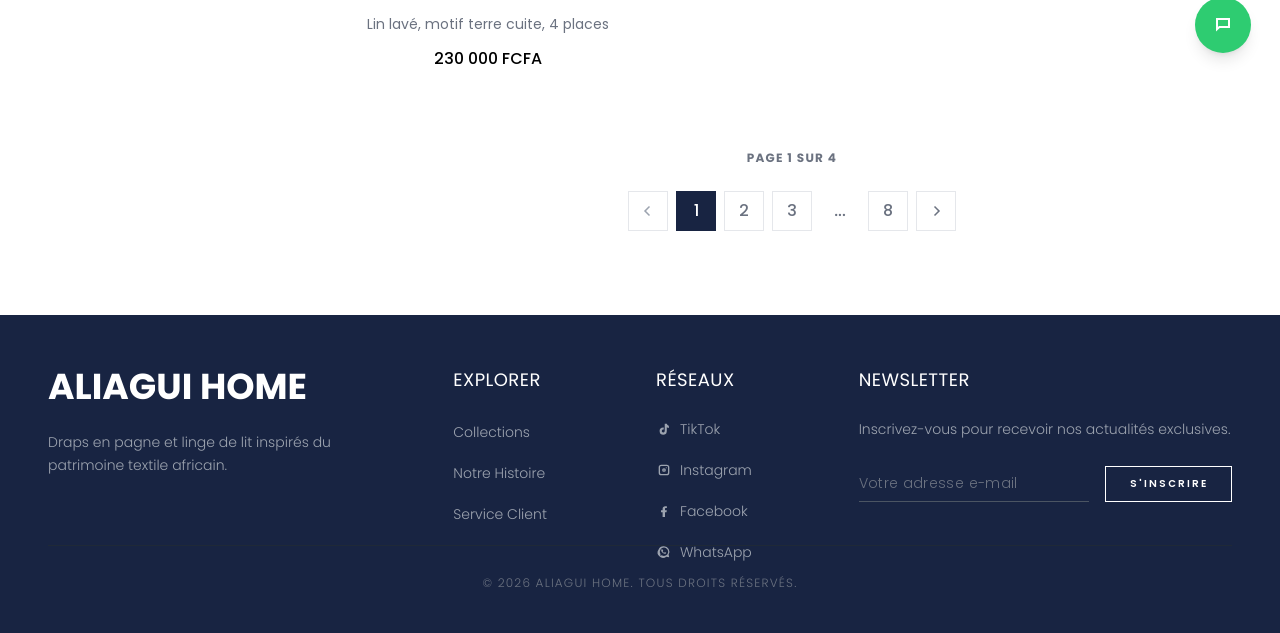
==== commit e23c46cd: "fix page accueil" ====
--- a/collections.html
+++ b/collections.html
@@ -4,6 +4,9 @@
   <meta charset="utf-8">
   <meta name="viewport" content="width=device-width, initial-scale=1.0">
   <title>Collections - Aliagui Home</title>
+  <link rel="preconnect" href="https://fonts.googleapis.com">
+  <link rel="preconnect" href="https://fonts.gstatic.com" crossorigin>
+  <link href="https://fonts.googleapis.com/css2?family=Poppins:wght@300;400;500;600;700&display=swap" rel="stylesheet">
   <style>
     :root {
       --navy: #182442;
@@ -18,8 +21,8 @@
       --badge-text: #8c6d5f;
       --gold: #ca8a04;
       --green: #2ecc71;
-      --sans: "Nimbus Sans", Arial, Helvetica, sans-serif;
-      --serif: "Liberation Serif", Georgia, "Times New Roman", serif;
+      --sans: "Poppins", Arial, Helvetica, sans-serif;
+      --serif: "Calisto MT", "Bookman Old Style", Georgia, "Times New Roman", serif;
     }
 
     * {
@@ -352,6 +355,7 @@
       width: 100%;
       margin: 0;
       color: #000000;
+      font-family: var(--serif);
       font-size: 60px;
       font-weight: 700;
       line-height: 60px;
@@ -526,14 +530,15 @@
       display: grid;
       grid-template-columns: repeat(3, 272px);
       column-gap: 32px;
-      row-gap: 48px;
+      row-gap: 64px;
       align-content: start;
       position: relative;
     }
 
     .product-card {
       width: 272px;
-      height: 460px;
+      min-height: 504px;
+      height: auto;
       padding: 0;
       border: 0;
       background: transparent;
@@ -566,10 +571,29 @@
       background: var(--cool);
     }
 
+    .product-image {
+      position: absolute;
+      inset: 0;
+      z-index: 0;
+      width: 100%;
+      height: 100%;
+      display: block;
+      object-fit: cover;
+      object-position: center;
+      transform: scale(1);
+      transition: transform 620ms cubic-bezier(0.22, 1, 0.36, 1);
+    }
+
+    .product-card:hover .product-image,
+    .product-card:focus-visible .product-image {
+      transform: scale(1.08);
+    }
+
     .product-visual::before {
       content: "";
       position: absolute;
       inset: 0;
+      z-index: 1;
       background: linear-gradient(115deg, transparent 0%, rgba(255, 255, 255, 0.35) 48%, transparent 70%);
       opacity: 0;
       transform: translateX(-100%);
@@ -594,6 +618,7 @@
       display: inline-flex;
       align-items: center;
       justify-content: center;
+      z-index: 2;
       font-size: 10px;
       font-weight: 700;
       line-height: 15px;
@@ -603,7 +628,8 @@
 
     .product-copy {
       width: 272px;
-      min-height: 96px;
+      min-height: 148px;
+      padding-top: 28px;
       display: flex;
       flex-direction: column;
       align-items: center;
@@ -613,23 +639,27 @@
 
     .product-copy h3 {
       width: 100%;
-      min-height: 32px;
+      min-height: 60px;
       margin: 0;
       color: #000000;
       font-family: var(--serif);
-      font-size: 24px;
+      font-size: 23px;
       font-weight: 400;
-      line-height: 32px;
+      line-height: 30px;
+      display: flex;
+      align-items: flex-end;
+      justify-content: center;
+      text-wrap: balance;
     }
 
     .product-copy p {
       width: 100%;
-      min-height: 20px;
+      min-height: 22px;
       margin: 0;
       color: var(--soft);
       font-size: 14px;
       font-weight: 400;
-      line-height: 20px;
+      line-height: 22px;
     }
 
     .product-copy .price {
@@ -810,8 +840,8 @@
 
     .site-footer {
       width: 100%;
-      height: 290px;
-      padding: 52px 48px 0;
+      height: 318px;
+      padding: 52px 48px 36px;
       background: var(--navy);
       color: #ffffff;
     }
@@ -819,11 +849,11 @@
     .footer-inner {
       width: 100%;
       max-width: 1184px;
-      height: 208px;
+      min-height: 226px;
       margin: 0 auto;
       display: flex;
       flex-direction: column;
-      gap: 26px;
+      gap: 34px;
     }
 
     .footer-columns {
@@ -983,11 +1013,11 @@
 
     .footer-bottom {
       width: 100%;
-      height: 38px;
-      padding-top: 21px;
+      min-height: 48px;
+      padding-top: 30px;
       border-top: 1px solid #1f2937;
       display: flex;
-      align-items: flex-end;
+      align-items: flex-start;
       justify-content: center;
     }
 
@@ -1059,10 +1089,19 @@
       height: 210px;
       margin-bottom: 22px;
       background: var(--warm);
+      overflow: hidden;
     }
 
     .modal-visual.cool {
       background: var(--cool);
+    }
+
+    .modal-visual img {
+      width: 100%;
+      height: 100%;
+      display: block;
+      object-fit: cover;
+      object-position: center;
     }
 
     .product-modal h2,
@@ -1776,7 +1815,7 @@
 <body>
   <header class="site-header">
     <div class="site-header__inner">
-      <a class="brand" href="acceuil.html" aria-label="Aliagui Home">
+      <a class="brand" href="index.html" aria-label="Aliagui Home">
         <img src="img/logo.png" alt="Aliagui Home">
       </a>
 
@@ -1794,7 +1833,7 @@
           </div>
           <button class="menu-close" type="button" aria-label="Fermer la navigation"></button>
         </div>
-        <a href="acceuil.html">Accueil</a>
+        <a href="index.html">Accueil</a>
         <a href="collections.html" aria-current="page">Collections</a>
         <a href="histoire.html">Histoire</a>
         <a href="showroom.html">Showroom</a>
@@ -1818,7 +1857,7 @@
         <a class="service-link" href="contact.html">Service Client</a>
 
         <div class="search-popover" role="search">
-          <input id="search-input" type="search" placeholder="Rechercher une parure" autocomplete="off">
+          <input id="search-input" type="search" placeholder="Rechercher un drap en pagne" autocomplete="off">
         </div>
       </div>
     </div>
@@ -1826,9 +1865,9 @@
 
   <main class="collection-main">
     <section class="page-header" aria-labelledby="page-title">
-      <p class="eyebrow">Heritage &amp; Craft</p>
-      <h1 id="page-title">Nos Collections</h1>
-      <p>Explorez notre s&eacute;lection de parures de lit haut de gamme, o&ugrave; le savoir-faire artisanal ouest-africain rencontre le luxe contemporain.</p>
+      <p class="eyebrow">Draps en pagne</p>
+      <h1 id="page-title">Nos draps en pagne</h1>
+      <p>Choisissez une parure de lit en pagne pens&eacute;e pour la douceur du quotidien, avec des finitions premium et des dimensions adapt&eacute;es &agrave; votre chambre.</p>
     </section>
 
     <section class="catalog-layout" aria-label="Catalogue des collections">
@@ -1836,33 +1875,25 @@
         <section class="filter-section">
           <h2>Cat&eacute;gories</h2>
           <ul class="category-list">
-            <li><a class="is-active" href="#" data-category="all" aria-current="true"><span>Toutes les Collections</span></a></li>
-            <li><a href="#" data-category="drap"><span>Drap</span></a></li>
-            <li><a href="#" data-category="coussin"><span>Coussin</span></a></li>
-          </ul>
-        </section>
-
-        <section class="filter-section">
-          <h2>Motifs</h2>
-          <ul class="check-list">
-            <li><label><input type="checkbox" data-filter-group="motif" data-filter-value="geometrique"> G&eacute;om&eacute;trique</label></li>
-            <li><label><input type="checkbox" data-filter-group="motif" data-filter-value="floral"> Floral Abstrait</label></li>
-            <li><label><input type="checkbox" data-filter-group="motif" data-filter-value="minimaliste"> Minimaliste</label></li>
+            <li><a class="is-active" href="#" data-category="all" aria-current="true"><span>Toutes les parures</span></a></li>
+            <li><a href="#" data-category="drap"><span>Draps en pagne</span></a></li>
+            <li><a href="#" data-category="coussin"><span>Coussins assortis</span></a></li>
           </ul>
         </section>
 
         <section class="filter-section dimensions">
           <h2>Dimensions</h2>
           <ul class="check-list">
-            <li><label><input type="checkbox" data-filter-group="size" data-filter-value="queen"> Queen (240x220)</label></li>
-            <li><label><input type="checkbox" data-filter-group="size" data-filter-value="king"> King (260x240)</label></li>
+            <li><label><input type="checkbox" data-filter-group="size" data-filter-value="2-places"> 2 places</label></li>
+            <li><label><input type="checkbox" data-filter-group="size" data-filter-value="3-places"> 3 places</label></li>
+            <li><label><input type="checkbox" data-filter-group="size" data-filter-value="4-places"> 4 places</label></li>
           </ul>
         </section>
       </aside>
 
       <div class="product-area">
         <div class="product-grid" id="product-grid" aria-live="polite"></div>
-        <div class="no-results" id="no-results">Aucune collection ne correspond &agrave; votre s&eacute;lection.</div>
+        <div class="no-results" id="no-results">Aucun drap en pagne ne correspond &agrave; votre s&eacute;lection.</div>
 
         <nav class="pagination" aria-label="Pagination des collections">
           <div class="pagination-status" id="pagination-status">PAGE 1 SUR 4</div>
@@ -1913,12 +1944,12 @@
     <div class="footer-inner">
       <div class="footer-columns">
         <div class="footer-brand">
-          <a href="acceuil.html">ALIAGUI HOME</a>
-          <p>Le patrimoine textile africain r&eacute;interpr&eacute;t&eacute;.</p>
+          <a href="index.html">ALIAGUI HOME</a>
+          <p>Draps en pagne et linge de lit inspir&eacute;s du patrimoine textile africain.</p>
         </div>
 
         <nav class="footer-column" aria-label="Explorer">
-          <h2>Explore</h2>
+          <h2>Explorer</h2>
           <ul>
             <li><a href="collections.html">Collections</a></li>
             <li><a href="histoire.html">Notre Histoire</a></li>
@@ -1929,17 +1960,21 @@
         <nav class="footer-column" aria-label="R&eacute;seaux sociaux">
           <h2>R&eacute;seaux</h2>
           <ul class="social-list">
-            <li><a href="#" aria-label="Facebook">
-              <svg width="16" height="16" viewBox="0 0 24 24" aria-hidden="true"><path fill="currentColor" d="M13.5 21v-7h2.3l.4-3h-2.7V9.1c0-.9.2-1.5 1.5-1.5h1.3V4.9c-.6-.1-1.4-.2-2.4-.2-2.4 0-4 1.5-4 4.1V11H7.5v3h2.4v7h3.6Z"/></svg>
-              Facebook
+            <li><a href="#" aria-label="TikTok">
+              <svg width="16" height="16" viewBox="0 0 24 24" aria-hidden="true"><path fill="currentColor" d="M16.2 4.1c.5 1.5 1.6 2.7 3.1 3.2v3.1c-1.1 0-2.2-.3-3.1-.9v5.6a5.4 5.4 0 1 1-5.4-5.4h.8v3.2a2.2 2.2 0 1 0 1.5 2.1V4.1h3.1Z"/></svg>
+              TikTok
+            </a></li>
+            <li><a href="#" aria-label="Instagram">
+              <svg width="16" height="16" viewBox="0 0 24 24" aria-hidden="true"><path fill="currentColor" d="M8 4h8a4 4 0 0 1 4 4v8a4 4 0 0 1-4 4H8a4 4 0 0 1-4-4V8a4 4 0 0 1 4-4Zm0 2a2 2 0 0 0-2 2v8a2 2 0 0 0 2 2h8a2 2 0 0 0 2-2V8a2 2 0 0 0-2-2H8Zm4 3.2a2.8 2.8 0 1 1 0 5.6 2.8 2.8 0 0 1 0-5.6Zm0 2a.8.8 0 1 0 0 1.6.8.8 0 0 0 0-1.6Zm4.2-2.7a.8.8 0 1 1-1.6 0 .8.8 0 0 1 1.6 0Z"/></svg>
+              Instagram
             </a></li>
             <li><a href="#" aria-label="Facebook">
               <svg width="16" height="16" viewBox="0 0 24 24" aria-hidden="true"><path fill="currentColor" d="M13.5 21v-7h2.3l.4-3h-2.7V9.1c0-.9.2-1.5 1.5-1.5h1.3V4.9c-.6-.1-1.4-.2-2.4-.2-2.4 0-4 1.5-4 4.1V11H7.5v3h2.4v7h3.6Z"/></svg>
               Facebook
             </a></li>
-            <li><a href="#" aria-label="Tiktok">
-              <svg width="16" height="16" viewBox="0 0 24 24" aria-hidden="true"><path fill="currentColor" d="M16.2 4.1c.5 1.5 1.6 2.7 3.1 3.2v3.1c-1.1 0-2.2-.3-3.1-.9v5.6a5.4 5.4 0 1 1-5.4-5.4h.8v3.2a2.2 2.2 0 1 0 1.5 2.1V4.1h3.1Z"/></svg>
-              Tiktok
+            <li><a href="#" aria-label="WhatsApp">
+              <svg width="16" height="16" viewBox="0 0 24 24" aria-hidden="true"><path fill="currentColor" d="M12 3.5a8.1 8.1 0 0 1 6.9 12.3l.9 4.2-4.3-.9A8.1 8.1 0 0 1 3.9 8.1 8.1 8.1 0 0 1 12 3.5Zm0 1.8a6.3 6.3 0 0 0-5.4 9.5l.2.3-.5 2.4 2.5-.5.3.2A6.3 6.3 0 1 0 12 5.3Zm-2.4 3c.2 0 .4 0 .5.4l.5 1.2c.1.2.1.4 0 .5l-.4.5c-.1.1-.2.2-.1.4.4.8 1.1 1.5 1.9 1.9.2.1.3.1.4-.1l.6-.7c.1-.2.3-.2.5-.1l1.3.6c.2.1.4.2.4.4 0 .5-.4 1.1-.8 1.3-.4.2-1.2.4-2.7-.2-1.8-.8-3-2.4-3.1-2.6-.1-.1-.8-1.1-.8-2.1s.5-1.5.7-1.7c.2-.2.4-.2.6-.2Z"/></svg>
+              WhatsApp
             </a></li>
           </ul>
         </nav>
@@ -1986,28 +2021,28 @@
   <script>
     const pages = {
       "1": [
-        { id: "nuit", name: "Parure Nuit &Eacute;toil&eacute;e", material: "Coton Percale, 300 fils", price: "285 &euro;", badge: "Signature", category: "drap", motif: "geometrique", size: "queen", tone: "cool" },
-        { id: "aube", name: "Parure Aube Douce", material: "Satin de Coton, 400 fils", price: "320 &euro;", badge: "Heritage", category: "drap", motif: "floral", size: "king", tone: "warm" },
-        { id: "zenith", name: "Parure Z&eacute;nith", material: "Coton Percale Bio", price: "260 &euro;", badge: "", category: "coussin", motif: "minimaliste", size: "queen", tone: "warm" },
-        { id: "indigo", name: "Parure Indigo Rive", material: "Lin Lav&eacute; Premium", price: "350 &euro;", badge: "Saisonni&egrave;re", category: "drap", motif: "geometrique", size: "king", tone: "warm" }
+        { id: "nuit", name: "Parure Soleil Abstrait", material: "Coton percale, motif pagne abstrait, 2 places", price: "185 000 FCFA", badge: "Abstrait", category: "drap", size: "2-places", tone: "cool", image: "img/WhatsApp Image 2026-07-08 at 10.43.07.jpeg" },
+        { id: "aube", name: "Parure &Eacute;pure Verte", material: "Satin de coton, motif g&eacute;om&eacute;trique, 3 places", price: "210 000 FCFA", badge: "G&eacute;om&eacute;trique", category: "drap", size: "3-places", tone: "warm", image: "img/WhatsApp Image 2026-07-08 at 10.43.07 (1).jpeg" },
+        { id: "zenith", name: "Parure Bogolan Miel", material: "Coton bio, motif bogolan, 2 places", price: "170 000 FCFA", badge: "Bogolan", category: "drap", size: "2-places", tone: "warm", image: "img/WhatsApp Image 2026-07-08 at 10.43.07 (2).jpeg" },
+        { id: "indigo", name: "Parure Terre Nomade", material: "Lin lav&eacute;, motif terre cuite, 4 places", price: "230 000 FCFA", badge: "Terre cuite", category: "drap", size: "4-places", tone: "warm", image: "img/WhatsApp Image 2026-07-08 at 10.43.08.jpeg" }
       ],
       "2": [
-        { id: "sable", name: "Parure Sable Dor&eacute;", material: "Voile de Coton Luxe", price: "295 &euro;", badge: "Nouveau", category: "coussin", motif: "floral", size: "queen", tone: "warm" },
-        { id: "brume", name: "Parure Brume Royale", material: "Satin Lav&eacute;, 500 fils", price: "390 &euro;", badge: "Limit&eacute;e", category: "drap", motif: "minimaliste", size: "king", tone: "cool" },
-        { id: "ivoire", name: "Parure Ivoire Calme", material: "Percale Souple", price: "275 &euro;", badge: "", category: "drap", motif: "minimaliste", size: "queen", tone: "warm" },
-        { id: "terra", name: "Parure Terra Kente", material: "Coton Peign&eacute;", price: "335 &euro;", badge: "Atelier", category: "coussin", motif: "geometrique", size: "king", tone: "warm" }
+        { id: "sable", name: "Coussins Sable Dor&eacute;", material: "Voile de coton assorti, 2 places", price: "195 000 FCFA", badge: "Coussins", category: "coussin", size: "2-places", tone: "warm" },
+        { id: "brume", name: "Drap Brume Royale", material: "Satin lav&eacute;, finition premium, 4 places", price: "255 000 FCFA", badge: "Satin lav&eacute;", category: "drap", size: "4-places", tone: "cool" },
+        { id: "ivoire", name: "Parure Ivoire Calme", material: "Percale souple, ambiance claire, 3 places", price: "180 000 FCFA", badge: "Percale", category: "drap", size: "3-places", tone: "warm" },
+        { id: "terra", name: "Coussins Terra Kente", material: "Coton peign&eacute;, motifs kente, 4 places", price: "220 000 FCFA", badge: "Kente", category: "coussin", size: "4-places", tone: "warm" }
       ],
       "3": [
-        { id: "opaline", name: "Parure Opaline", material: "Satin de Coton", price: "310 &euro;", badge: "Douceur", category: "drap", motif: "floral", size: "queen", tone: "cool" },
-        { id: "nacre", name: "Parure Nacre", material: "Coton Bio Lav&eacute;", price: "280 &euro;", badge: "", category: "coussin", motif: "minimaliste", size: "queen", tone: "warm" },
-        { id: "lagune", name: "Parure Lagune", material: "Lin et Coton", price: "360 &euro;", badge: "Heritage", category: "drap", motif: "geometrique", size: "king", tone: "warm" },
-        { id: "safran", name: "Parure Safran", material: "Percale Premium", price: "305 &euro;", badge: "Signature", category: "drap", motif: "floral", size: "king", tone: "warm" }
+        { id: "opaline", name: "Drap Opaline", material: "Satin de coton, toucher frais, 2 places", price: "205 000 FCFA", badge: "Satin", category: "drap", size: "2-places", tone: "cool" },
+        { id: "nacre", name: "Coussins Nacre", material: "Coton bio lav&eacute;, 3 places", price: "185 000 FCFA", badge: "Coton bio", category: "coussin", size: "3-places", tone: "warm" },
+        { id: "lagune", name: "Parure Lagune", material: "Lin et coton, motif pagne doux, 4 places", price: "235 000 FCFA", badge: "Lin coton", category: "drap", size: "4-places", tone: "warm" },
+        { id: "safran", name: "Drap Safran", material: "Percale premium, nuance chaude, 3 places", price: "200 000 FCFA", badge: "Safran", category: "drap", size: "3-places", tone: "warm" }
       ],
       "8": [
-        { id: "celeste", name: "Parure C&eacute;leste", material: "Coton Percale", price: "270 &euro;", badge: "", category: "drap", motif: "minimaliste", size: "queen", tone: "cool" },
-        { id: "ebene", name: "Parure &Eacute;b&egrave;ne", material: "Satin Profond", price: "410 &euro;", badge: "Rare", category: "drap", motif: "geometrique", size: "king", tone: "warm" },
-        { id: "lilas", name: "Parure Lilas", material: "Coton Peign&eacute;", price: "298 &euro;", badge: "Nouveau", category: "coussin", motif: "floral", size: "queen", tone: "warm" },
-        { id: "kumasi", name: "Parure Kumasi", material: "Lin Lav&eacute;", price: "365 &euro;", badge: "Atelier", category: "drap", motif: "geometrique", size: "king", tone: "warm" }
+        { id: "celeste", name: "Drap C&eacute;leste", material: "Coton percale, motif a&eacute;rien, 2 places", price: "175 000 FCFA", badge: "C&eacute;leste", category: "drap", size: "2-places", tone: "cool" },
+        { id: "ebene", name: "Parure &Eacute;b&egrave;ne", material: "Satin profond, chambre prestige, 4 places", price: "270 000 FCFA", badge: "&Eacute;b&egrave;ne", category: "drap", size: "4-places", tone: "warm" },
+        { id: "lilas", name: "Coussins Lilas", material: "Coton peign&eacute; assorti, 3 places", price: "195 000 FCFA", badge: "Lilas", category: "coussin", size: "3-places", tone: "warm" },
+        { id: "kumasi", name: "Drap Kumasi", material: "Lin lav&eacute;, motif inspir&eacute; pagne, 4 places", price: "240 000 FCFA", badge: "Kumasi", category: "drap", size: "4-places", tone: "warm" }
       ]
     };
 
@@ -2034,8 +2069,8 @@
     const cartList = document.querySelector(".cart-list");
     const cartSummary = document.querySelector(".cart-summary");
     const cartItems = [
-      { name: "Parure Nuit &Eacute;toil&eacute;e", price: "285 &euro;" },
-      { name: "Parure Aube Douce", price: "320 &euro;" }
+      { name: "Parure Soleil Abstrait", price: "185 000 FCFA" },
+      { name: "Parure &Eacute;pure Verte", price: "210 000 FCFA" }
     ];
 
     let currentPage = "1";
@@ -2097,13 +2132,13 @@
         card.type = "button";
         card.className = "product-card";
         card.dataset.category = product.category;
-        card.dataset.motif = product.motif;
         card.dataset.size = product.size;
         card.dataset.search = `${textFromHtml(product.name)} ${product.material}`.toLowerCase();
         card.dataset.productId = product.id;
         card.setAttribute("aria-label", `Voir ${textFromHtml(product.name)}`);
         card.innerHTML = `
           <span class="product-visual ${product.tone === "cool" ? "cool" : ""}">
+            ${product.image ? `<img class="product-image" src="${product.image}" alt="${textFromHtml(product.name)}" loading="lazy">` : ""}
             ${product.badge ? `<span class="product-badge">${product.badge}</span>` : ""}
           </span>
           <span class="product-copy">
@@ -2119,17 +2154,15 @@
     }
 
     function applyFilters() {
-      const motifs = currentFilters("motif");
       const sizes = currentFilters("size");
       const query = searchInput.value.trim().toLowerCase();
       let visible = 0;
 
       Array.from(productGrid.children).forEach((card) => {
         const categoryMatch = activeCategory === "all" || card.dataset.category === activeCategory;
-        const motifMatch = motifs.length === 0 || motifs.includes(card.dataset.motif);
         const sizeMatch = sizes.length === 0 || sizes.includes(card.dataset.size);
         const searchMatch = query === "" || card.dataset.search.includes(query);
-        const show = categoryMatch && motifMatch && sizeMatch && searchMatch;
+        const show = categoryMatch && sizeMatch && searchMatch;
         card.classList.toggle("is-hidden", !show);
         if (show) visible += 1;
       });
@@ -2185,7 +2218,11 @@
     function openProduct(product) {
       closeMenu();
       activeProduct = product;
-      modal.querySelector(".modal-visual").classList.toggle("cool", product.tone === "cool");
+      const modalVisual = modal.querySelector(".modal-visual");
+      modalVisual.classList.toggle("cool", product.tone === "cool");
+      modalVisual.innerHTML = product.image
+        ? `<img src="${product.image}" alt="${textFromHtml(product.name)}">`
+        : "";
       modal.querySelector("#modal-title").innerHTML = product.name;
       modal.querySelector(".modal-material").innerHTML = product.material;
       modal.querySelector(".modal-price").innerHTML = product.price;
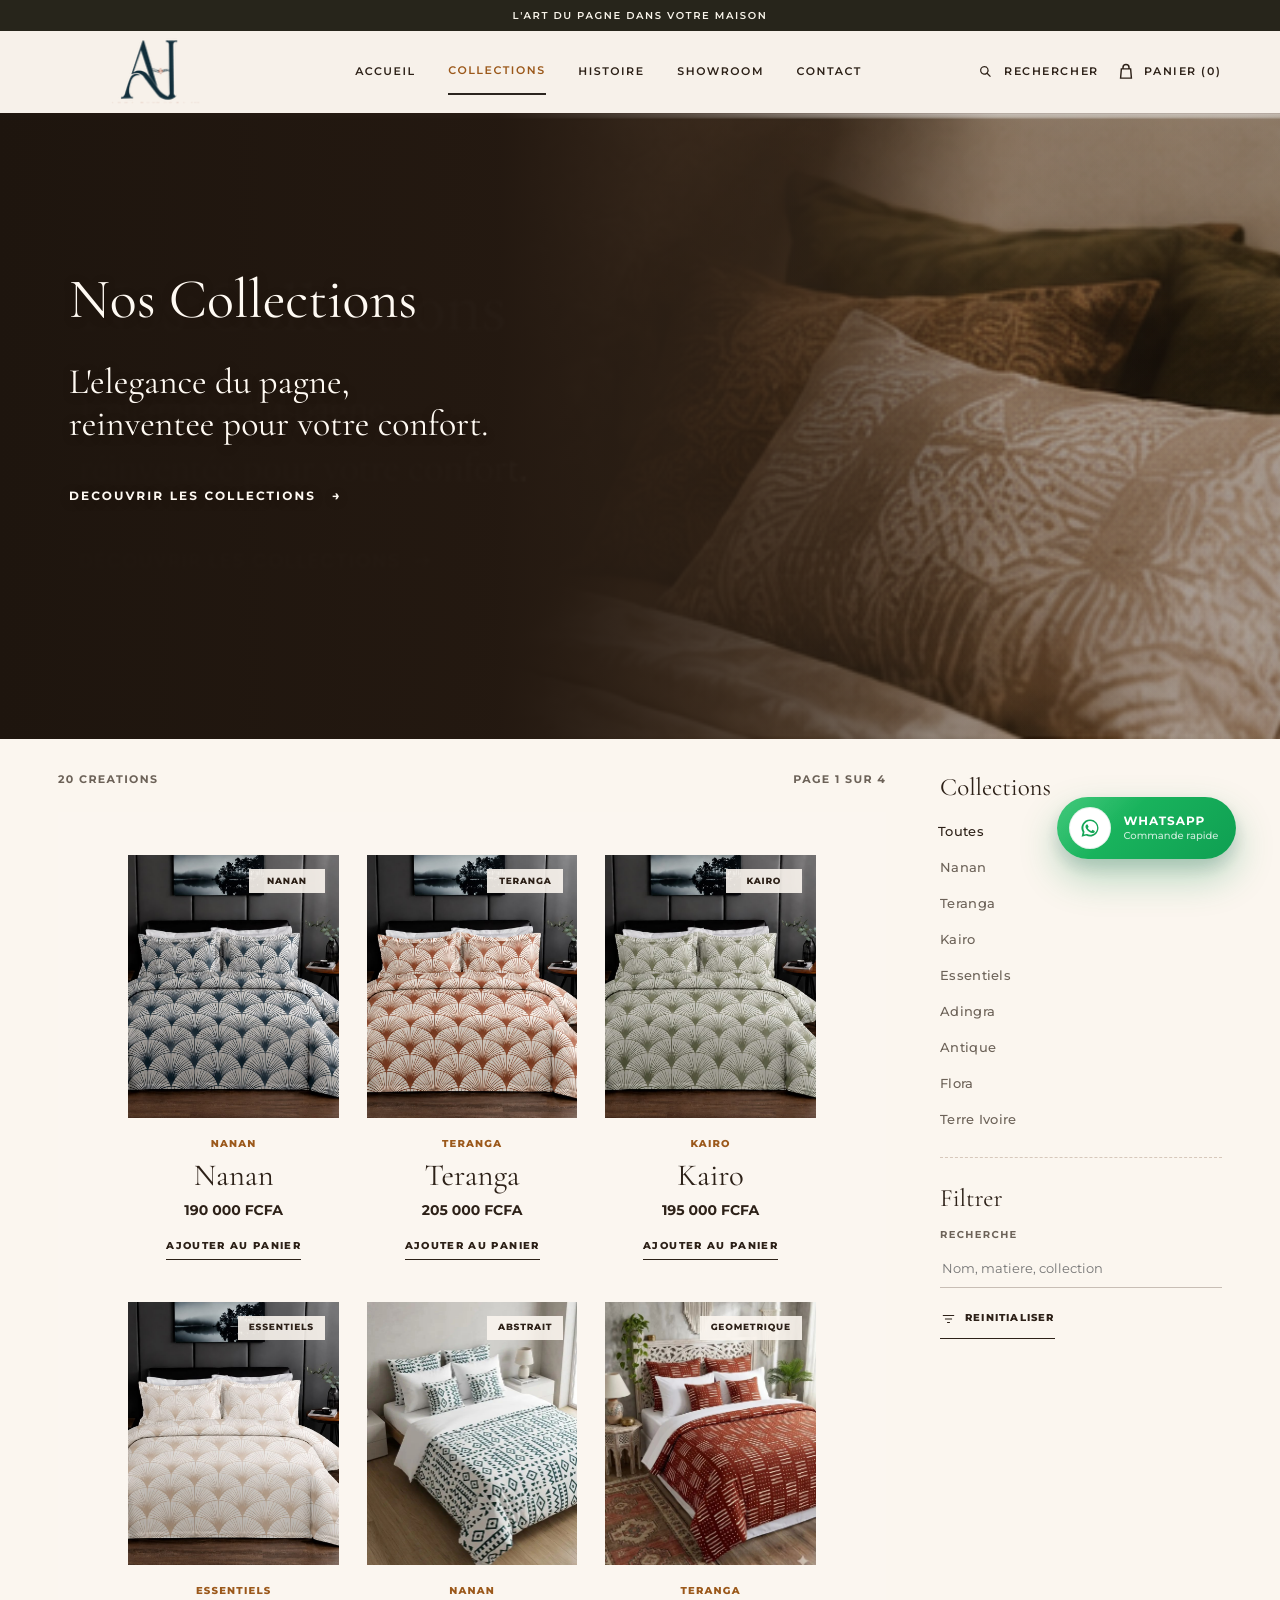
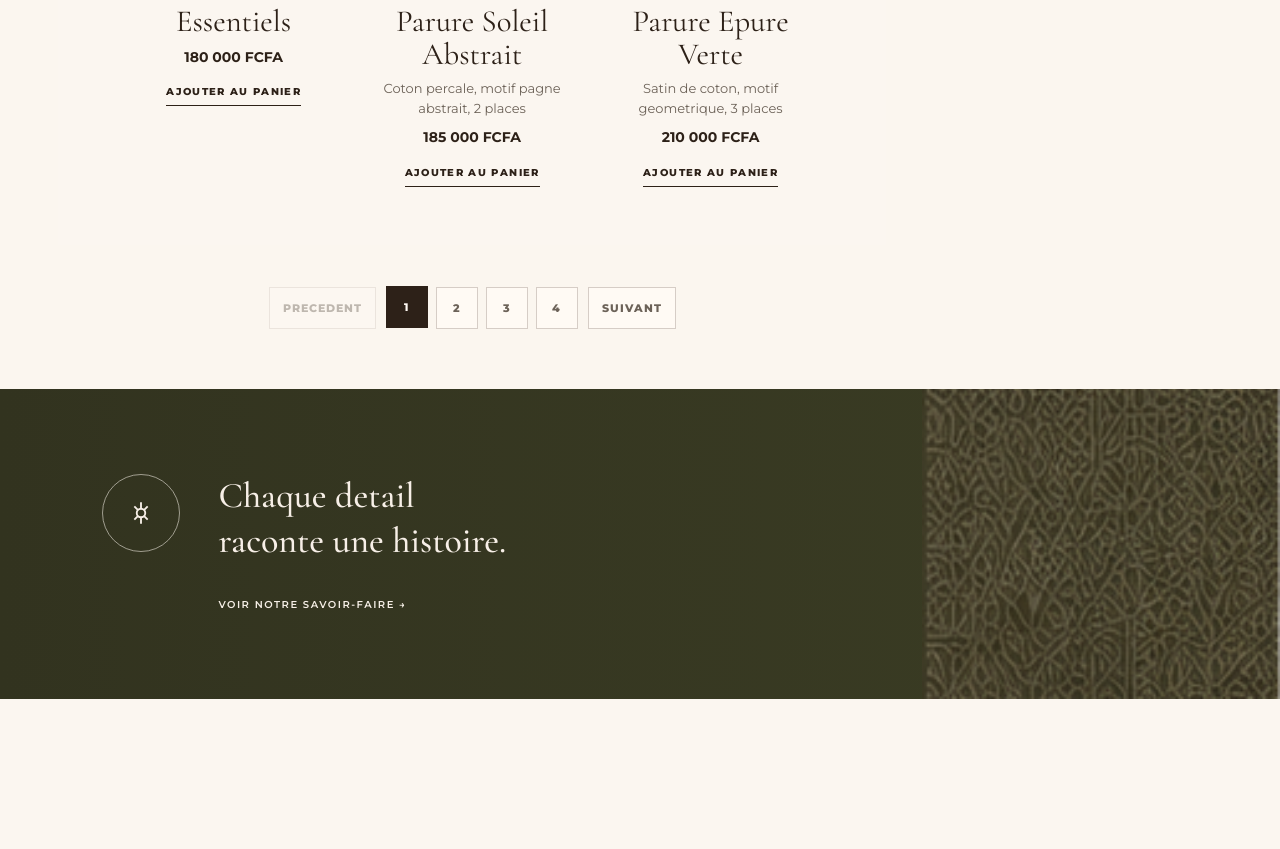
==== commit ba8461da: "site final" ====
--- a/collections.html
+++ b/collections.html
@@ -1,2358 +1,182 @@
-<!DOCTYPE html>
+<!doctype html>
 <html lang="fr">
 <head>
   <meta charset="utf-8">
-  <meta name="viewport" content="width=device-width, initial-scale=1.0">
-  <title>Collections - Aliagui Home</title>
-  <link rel="preconnect" href="https://fonts.googleapis.com">
-  <link rel="preconnect" href="https://fonts.gstatic.com" crossorigin>
-  <link href="https://fonts.googleapis.com/css2?family=Poppins:wght@300;400;500;600;700&display=swap" rel="stylesheet">
-  <style>
-    :root {
-      --navy: #182442;
-      --ink: #000000;
-      --muted: #4b5563;
-      --soft: #6b7280;
-      --line: #e5e7eb;
-      --dash: #d1d5db;
-      --warm: #f3efe9;
-      --cool: #f3f4f6;
-      --badge-bg: #eadfd8;
-      --badge-text: #8c6d5f;
-      --gold: #ca8a04;
-      --green: #2ecc71;
-      --sans: "Poppins", Arial, Helvetica, sans-serif;
-      --serif: "Calisto MT", "Bookman Old Style", Georgia, "Times New Roman", serif;
-    }
-
-    * {
-      box-sizing: border-box;
-    }
-
-    html {
-      background: #ffffff;
-      scroll-behavior: smooth;
-    }
-
-    body {
-      position: relative;
-      min-width: 320px;
-      min-height: 1975px;
-      margin: 0;
-      padding-top: 77px;
-      background: #ffffff;
-      color: var(--ink);
-      font-family: var(--sans);
-      -webkit-font-smoothing: antialiased;
-      text-rendering: geometricPrecision;
-    }
-
-    body.modal-lock {
-      overflow: hidden;
-    }
-
-    a {
-      color: inherit;
-      text-decoration: none;
-    }
-
-    button,
-    input {
-      font: inherit;
-    }
-
-    button {
-      border: 0;
-      cursor: pointer;
-    }
-
-    :focus-visible {
-      outline: 2px solid var(--gold);
-      outline-offset: 4px;
-    }
-
-    .site-header {
-      width: 100%;
-      height: 77px;
-      padding: 0 48px;
-      border-bottom: 1px solid var(--line);
-      background: #fcfbfa;
-      display: flex;
-      align-items: center;
-      justify-content: center;
-      position: fixed;
-      top: 0;
-      left: 0;
-      right: 0;
-      z-index: 20;
-    }
-
-    .site-header__inner {
-      width: 100%;
-      max-width: 1184px;
-      height: 70px;
-      display: flex;
-      align-items: center;
-      justify-content: space-between;
-      gap: 64px;
-    }
-
-    .brand {
-      width: 177px;
-      height: 70px;
-      flex: 0 0 auto;
-      display: inline-flex;
-      align-items: center;
-      justify-content: flex-start;
-    }
-
-    .brand img {
-      width: 177px;
-      height: 70px;
-      display: block;
-      object-fit: contain;
-      object-position: left center;
-    }
-
-    .main-nav {
-      width: 428.53px;
-      height: 20px;
-      flex: 0 0 auto;
-      display: flex;
-      align-items: flex-start;
-      gap: 32px;
-    }
-
-    .main-nav a {
-      height: 20px;
-      color: var(--muted);
-      font-size: 14px;
-      font-weight: 500;
-      line-height: 20px;
-      letter-spacing: 0.7px;
-      text-transform: uppercase;
-      white-space: nowrap;
-      transition: color 180ms ease, transform 180ms ease;
-    }
-
-    .main-nav a:hover {
-      color: var(--navy);
-      transform: translateY(-1px);
-    }
-
-    .main-nav a[aria-current="page"] {
-      padding-bottom: 4px;
-      border-bottom: 2px solid var(--line);
-    }
-
-    .main-nav .main-nav__service {
-      display: none;
-    }
-
-    .menu-toggle {
-      width: 40px;
-      height: 40px;
-      padding: 0;
-      border: 0;
-      background: transparent;
-      color: var(--navy);
-      display: none;
-      align-items: center;
-      justify-content: center;
-      position: relative;
-      flex: 0 0 auto;
-      transition: color 180ms ease, transform 180ms ease;
-    }
-
-    .menu-toggle:hover {
-      color: var(--gold);
-      transform: translateY(-1px);
-    }
-
-    .menu-toggle span {
-      width: 22px;
-      height: 1.5px;
-      background: currentColor;
-      position: absolute;
-      left: 9px;
-      transition: transform 180ms ease, opacity 180ms ease;
-    }
-
-    .menu-toggle span:nth-child(1) {
-      transform: translateY(-6px);
-    }
-
-    .menu-toggle span:nth-child(2) {
-      transform: translateY(0);
-    }
-
-    .menu-toggle span:nth-child(3) {
-      transform: translateY(6px);
-    }
-
-    .menu-toggle[aria-expanded="true"] span:nth-child(1) {
-      transform: rotate(45deg);
-    }
-
-    .menu-toggle[aria-expanded="true"] span:nth-child(2) {
-      opacity: 0;
-    }
-
-    .menu-toggle[aria-expanded="true"] span:nth-child(3) {
-      transform: rotate(-45deg);
-    }
-
-    .menu-panel-head,
-    .menu-close {
-      display: none;
-    }
-
-    .menu-panel-kicker,
-    .menu-panel-title {
-      margin: 0;
-    }
-
-    .header-actions {
-      width: 246px;
-      height: 41px;
-      flex: 0 0 auto;
-      display: grid;
-      grid-template-columns: 26px 44px 150px;
-      column-gap: 13px;
-      align-items: center;
-      position: relative;
-    }
-
-    .icon-button {
-      width: 26px;
-      height: 32px;
-      padding: 0;
-      background: transparent;
-      color: var(--muted);
-      display: inline-flex;
-      align-items: center;
-      justify-content: center;
-      transition: color 180ms ease, transform 180ms ease;
-    }
-
-    .icon-button:hover {
-      color: var(--navy);
-      transform: translateY(-1px);
-    }
-
-    .cart-button {
-      position: relative;
-      width: 44px;
-      justify-self: center;
-    }
-
-    .cart-badge {
-      position: absolute;
-      top: -7px;
-      right: 5px;
-      min-width: 18px;
-      height: 18px;
-      padding: 2px 6px;
-      border-radius: 9999px;
-      background: var(--gold);
-      color: #ffffff;
-      font-size: 10px;
-      font-weight: 700;
-      line-height: 14px;
-      display: flex;
-      align-items: center;
-      justify-content: center;
-    }
-
-    .service-link {
-      width: 150px;
-      height: 41px;
-      background: var(--navy);
-      color: #ffffff;
-      display: inline-flex;
-      align-items: center;
-      justify-content: center;
-      font-size: 12px;
-      font-weight: 600;
-      line-height: 16px;
-      letter-spacing: 1.2px;
-      text-transform: uppercase;
-      transition: background 180ms ease, transform 180ms ease;
-    }
-
-    .service-link:hover {
-      background: #223153;
-      transform: translateY(-1px);
-    }
-
-    .search-popover {
-      position: absolute;
-      top: 56px;
-      right: 163px;
-      width: 288px;
-      padding: 14px;
-      border: 1px solid var(--line);
-      background: #ffffff;
-      box-shadow: 0 18px 36px rgba(24, 36, 66, 0.12);
-      opacity: 0;
-      pointer-events: none;
-      transform: translateY(-8px);
-      transition: opacity 180ms ease, transform 180ms ease;
-    }
-
-    .search-popover.is-open {
-      opacity: 1;
-      pointer-events: auto;
-      transform: translateY(0);
-    }
-
-    .search-popover input {
-      width: 100%;
-      height: 38px;
-      border: 0;
-      border-bottom: 1px solid var(--dash);
-      color: var(--ink);
-      outline: 0;
-    }
-
-    .collection-main {
-      width: 100%;
-      max-width: 1280px;
-      margin: 0 auto;
-      padding: 192px 48px 84px;
-      display: flex;
-      flex-direction: column;
-      align-items: center;
-      gap: 64px;
-    }
-
-    .page-header {
-      width: 768px;
-      max-width: 100%;
-      min-height: 140px;
-      display: flex;
-      flex-direction: column;
-      align-items: center;
-      gap: 24px;
-      text-align: center;
-    }
-
-    .page-header .eyebrow {
-      width: 100%;
-      margin: 0;
-      color: #934938;
-      display: flex;
-      align-items: center;
-      justify-content: center;
-      font-size: 16px;
-      font-weight: 400;
-      line-height: 24px;
-      letter-spacing: 1.6px;
-      text-transform: uppercase;
-    }
-
-    .page-header h1 {
-      width: 100%;
-      margin: 0;
-      color: #000000;
-      font-family: var(--serif);
-      font-size: 60px;
-      font-weight: 700;
-      line-height: 60px;
-      letter-spacing: 0;
-    }
-
-    .page-header p {
-      width: 743.18px;
-      max-width: 100%;
-      margin: 0;
-      color: var(--soft);
-      font-size: 20px;
-      font-weight: 300;
-      line-height: 28px;
-    }
-
-    .catalog-layout {
-      width: 100%;
-      max-width: 1184px;
-      min-height: 1128px;
-      display: flex;
-      align-items: flex-start;
-      gap: 48px;
-    }
-
-    .filters {
-      width: 256px;
-      min-height: 1128px;
-      flex: 0 0 256px;
-      display: flex;
-      flex-direction: column;
-      align-items: flex-start;
-      gap: 48px;
-    }
-
-    .filter-section {
-      width: 256px;
-      display: flex;
-      flex-direction: column;
-      align-items: flex-start;
-      gap: 24px;
-    }
-
-    .filter-section h2 {
-      margin: 0;
-      color: #000000;
-      font-family: var(--serif);
-      font-size: 24px;
-      font-weight: 400;
-      line-height: 32px;
-    }
-
-    .category-list,
-    .check-list {
-      width: 100%;
-      margin: 0;
-      padding: 0;
-      list-style: none;
-    }
-
-    .category-list {
-      padding-bottom: 8px;
-      display: flex;
-      flex-direction: column;
-      gap: 15px;
-      border-bottom: 1px dashed var(--dash);
-    }
-
-    .category-list a {
-      min-height: 24px;
-      color: var(--muted);
-      display: inline-flex;
-      align-items: center;
-      font-size: 16px;
-      font-weight: 500;
-      line-height: 24px;
-      transition: color 160ms ease, transform 160ms ease;
-    }
-
-    .category-list a:hover,
-    .category-list a.is-active {
-      color: var(--navy);
-      transform: translateX(2px);
-    }
-
-    .category-list a.is-active span {
-      border-bottom: 1px solid var(--line);
-    }
-
-    .check-list {
-      padding-bottom: 8px;
-      border-bottom: 1px solid var(--line);
-      display: flex;
-      flex-direction: column;
-      gap: 12px;
-    }
-
-    .dimensions .check-list {
-      border-bottom: 0;
-      padding-bottom: 0;
-    }
-
-    .check-list label {
-      height: 24px;
-      color: var(--muted);
-      display: flex;
-      align-items: center;
-      gap: 12px;
-      font-size: 16px;
-      font-weight: 400;
-      line-height: 24px;
-      cursor: pointer;
-      user-select: none;
-      transition: color 160ms ease, transform 160ms ease;
-    }
-
-    .check-list label:hover,
-    .check-list label.is-checked {
-      color: var(--navy);
-      transform: translateX(2px);
-    }
-
-    .check-list input {
-      position: relative;
-      width: 20px;
-      height: 20px;
-      margin: 0;
-      flex: 0 0 20px;
-      appearance: none;
-      border: 1px solid var(--dash);
-      border-radius: 2px;
-      background: #ffffff;
-      cursor: pointer;
-    }
-
-    .check-list input::after {
-      content: "";
-      position: absolute;
-      left: 6px;
-      top: 2px;
-      width: 5px;
-      height: 10px;
-      border-right: 2px solid #ffffff;
-      border-bottom: 2px solid #ffffff;
-      opacity: 0;
-      transform: rotate(42deg) scale(0.7);
-    }
-
-    .check-list input:checked {
-      border-color: var(--navy);
-      background: var(--navy);
-    }
-
-    .check-list input:checked::after {
-      opacity: 1;
-      transform: rotate(42deg) scale(1);
-    }
-
-    .product-area {
-      width: 880px;
-      min-height: 1128px;
-      flex: 1 1 880px;
-      display: flex;
-      flex-direction: column;
-      gap: 80px;
-      position: relative;
-    }
-
-    .product-grid {
-      width: 880px;
-      min-height: 968px;
-      display: grid;
-      grid-template-columns: repeat(3, 272px);
-      column-gap: 32px;
-      row-gap: 64px;
-      align-content: start;
-      position: relative;
-    }
-
-    .product-card {
-      width: 272px;
-      min-height: 504px;
-      height: auto;
-      padding: 0;
-      border: 0;
-      background: transparent;
-      color: inherit;
-      display: flex;
-      flex-direction: column;
-      gap: 24px;
-      text-align: left;
-      transition: transform 180ms ease;
-    }
-
-    .product-card:hover {
-      transform: translateY(-3px);
-    }
-
-    .product-card.is-hidden {
-      display: none;
-    }
-
-    .product-visual {
-      position: relative;
-      width: 272px;
-      height: 340px;
-      overflow: hidden;
-      background: var(--warm);
-      flex: 0 0 auto;
-    }
-
-    .product-visual.cool {
-      background: var(--cool);
-    }
-
-    .product-image {
-      position: absolute;
-      inset: 0;
-      z-index: 0;
-      width: 100%;
-      height: 100%;
-      display: block;
-      object-fit: cover;
-      object-position: center;
-      transform: scale(1);
-      transition: transform 620ms cubic-bezier(0.22, 1, 0.36, 1);
-    }
-
-    .product-card:hover .product-image,
-    .product-card:focus-visible .product-image {
-      transform: scale(1.08);
-    }
-
-    .product-visual::before {
-      content: "";
-      position: absolute;
-      inset: 0;
-      z-index: 1;
-      background: linear-gradient(115deg, transparent 0%, rgba(255, 255, 255, 0.35) 48%, transparent 70%);
-      opacity: 0;
-      transform: translateX(-100%);
-      transition: opacity 180ms ease, transform 520ms ease;
-    }
-
-    .product-card:hover .product-visual::before {
-      opacity: 1;
-      transform: translateX(100%);
-    }
-
-    .product-badge {
-      position: absolute;
-      top: 16px;
-      right: 16px;
-      min-width: 78px;
-      height: 23px;
-      padding: 4px 12px;
-      border-radius: 2px;
-      background: var(--badge-bg);
-      color: var(--badge-text);
-      display: inline-flex;
-      align-items: center;
-      justify-content: center;
-      z-index: 2;
-      font-size: 10px;
-      font-weight: 700;
-      line-height: 15px;
-      letter-spacing: 0.5px;
-      text-transform: uppercase;
-    }
-
-    .product-copy {
-      width: 272px;
-      min-height: 148px;
-      padding-top: 28px;
-      display: flex;
-      flex-direction: column;
-      align-items: center;
-      gap: 8px;
-      text-align: center;
-    }
-
-    .product-copy h3 {
-      width: 100%;
-      min-height: 60px;
-      margin: 0;
-      color: #000000;
-      font-family: var(--serif);
-      font-size: 23px;
-      font-weight: 400;
-      line-height: 30px;
-      display: flex;
-      align-items: flex-end;
-      justify-content: center;
-      text-wrap: balance;
-    }
-
-    .product-copy p {
-      width: 100%;
-      min-height: 22px;
-      margin: 0;
-      color: var(--soft);
-      font-size: 14px;
-      font-weight: 400;
-      line-height: 22px;
-    }
-
-    .product-copy .price {
-      min-height: 24px;
-      padding-top: 4px;
-      color: #000000;
-      font-size: 16px;
-      font-weight: 500;
-      line-height: 24px;
-    }
-
-    .no-results {
-      position: absolute;
-      left: 0;
-      top: 0;
-      width: 100%;
-      min-height: 120px;
-      padding: 42px 24px;
-      border: 1px solid var(--line);
-      color: var(--soft);
-      text-align: center;
-      font-size: 16px;
-      line-height: 24px;
-      background: #ffffff;
-      display: none;
-    }
-
-    .no-results.is-visible {
-      display: block;
-    }
-
-    .pagination {
-      width: 880px;
-      height: 80px;
-      display: flex;
-      flex-direction: column;
-      align-items: center;
-      justify-content: flex-start;
-    }
-
-    .pagination-status {
-      height: 16px;
-      color: var(--soft);
-      font-size: 12px;
-      font-weight: 700;
-      line-height: 16px;
-      letter-spacing: 1.2px;
-      text-transform: uppercase;
-    }
-
-    .pagination-controls {
-      height: 40px;
-      margin-top: 24px;
-      display: flex;
-      align-items: center;
-      justify-content: center;
-      gap: 8px;
-    }
-
-    .page-btn,
-    .page-dots {
-      width: 40px;
-      height: 40px;
-      border: 1px solid var(--line);
-      background: #ffffff;
-      color: var(--soft);
-      display: inline-flex;
-      align-items: center;
-      justify-content: center;
-      font-size: 16px;
-      font-weight: 500;
-      line-height: 24px;
-      transition: background 160ms ease, color 160ms ease, border-color 160ms ease;
-    }
-
-    .page-btn:hover:not(:disabled) {
-      border-color: var(--navy);
-      color: var(--navy);
-    }
-
-    .page-btn.is-active {
-      border-color: var(--navy);
-      background: var(--navy);
-      color: #ffffff;
-    }
-
-    .page-btn:disabled {
-      color: #9ca3af;
-      cursor: default;
-    }
-
-    .page-dots {
-      border-color: transparent;
-      cursor: default;
-    }
-
-    .chat-widget {
-      position: absolute;
-      z-index: 30;
-      top: 1597px;
-      right: 29px;
-    }
-
-    .chat-button {
-      width: 56px;
-      height: 56px;
-      padding: 0;
-      border-radius: 9999px;
-      background: var(--green);
-      color: #ffffff;
-      box-shadow: 0 10px 15px -3px rgba(0, 0, 0, 0.1), 0 4px 6px -4px rgba(0, 0, 0, 0.1);
-      display: flex;
-      align-items: center;
-      justify-content: center;
-      transition: transform 180ms ease, background 180ms ease;
-    }
-
-    .chat-button:hover {
-      background: #28bc66;
-      transform: translateY(-2px);
-    }
-
-    .chat-panel {
-      position: absolute;
-      right: 0;
-      bottom: 70px;
-      width: 296px;
-      padding: 18px;
-      border: 1px solid var(--line);
-      background: #ffffff;
-      box-shadow: 0 20px 42px rgba(24, 36, 66, 0.18);
-      opacity: 0;
-      pointer-events: none;
-      transform: translateY(8px);
-      transition: opacity 180ms ease, transform 180ms ease;
-    }
-
-    .chat-panel.is-open {
-      opacity: 1;
-      pointer-events: auto;
-      transform: translateY(0);
-    }
-
-    .chat-panel h2 {
-      margin: 0 0 8px;
-      color: var(--navy);
-      font-size: 18px;
-      line-height: 24px;
-    }
-
-    .chat-panel p,
-    .chat-panel .chat-log {
-      margin: 0 0 14px;
-      color: var(--soft);
-      font-size: 14px;
-      line-height: 20px;
-    }
-
-    .chat-panel form {
-      display: grid;
-      grid-template-columns: 1fr 42px;
-      gap: 8px;
-    }
-
-    .chat-panel input {
-      height: 38px;
-      min-width: 0;
-      border: 1px solid var(--line);
-      padding: 0 10px;
-      outline: 0;
-    }
-
-    .chat-panel button[type="submit"] {
-      height: 38px;
-      background: var(--navy);
-      color: #ffffff;
-    }
-
-    .site-footer {
-      width: 100%;
-      height: 318px;
-      padding: 52px 48px 36px;
-      background: var(--navy);
-      color: #ffffff;
-    }
-
-    .footer-inner {
-      width: 100%;
-      max-width: 1184px;
-      min-height: 226px;
-      margin: 0 auto;
-      display: flex;
-      flex-direction: column;
-      gap: 34px;
-    }
-
-    .footer-columns {
-      width: 100%;
-      height: 144px;
-      display: grid;
-      grid-template-columns: 373.33px 170.67px 170.67px 373.33px;
-      column-gap: 32px;
-    }
-
-    .footer-brand {
-      padding-right: 48px;
-      display: flex;
-      flex-direction: column;
-      gap: 24px;
-    }
-
-    .footer-brand a {
-      width: 325.33px;
-      height: 40px;
-      color: #ffffff;
-      display: flex;
-      align-items: center;
-      font-size: 36px;
-      font-weight: 700;
-      line-height: 40px;
-      letter-spacing: 0;
-      text-transform: uppercase;
-    }
-
-    .footer-brand p {
-      width: 320px;
-      max-width: 100%;
-      margin: 0;
-      color: #9ca3af;
-      font-size: 14px;
-      font-weight: 300;
-      line-height: 23px;
-    }
-
-    .footer-column h2,
-    .newsletter h2 {
-      margin: 0 0 24px;
-      color: #ffffff;
-      font-size: 18px;
-      font-weight: 400;
-      line-height: 28px;
-      letter-spacing: 0.45px;
-      text-transform: uppercase;
-    }
-
-    .footer-column ul,
-    .social-list {
-      margin: 0;
-      padding: 0;
-      list-style: none;
-      display: flex;
-      flex-direction: column;
-      gap: 16px;
-    }
-
-    .footer-column a,
-    .social-list a {
-      color: #9ca3af;
-      font-size: 14px;
-      font-weight: 300;
-      line-height: 20px;
-      display: inline-flex;
-      align-items: center;
-      gap: 8px;
-      transition: color 160ms ease, transform 160ms ease;
-    }
-
-    .footer-column a:hover,
-    .social-list a:hover {
-      color: #ffffff;
-      transform: translateX(2px);
-    }
-
-    .newsletter p {
-      width: 373.33px;
-      margin: 0 0 24px;
-      color: #9ca3af;
-      font-size: 14px;
-      font-weight: 300;
-      line-height: 20px;
-    }
-
-    .newsletter-form {
-      width: 373.33px;
-      height: 41px;
-      display: flex;
-      align-items: center;
-      gap: 16px;
-      position: relative;
-    }
-
-    .newsletter-form input {
-      width: 230.52px;
-      height: 37px;
-      padding: 10px 0 9px;
-      border: 0;
-      border-bottom: 1px solid #4b5563;
-      background: transparent;
-      color: #ffffff;
-      outline: 0;
-      font-size: 14px;
-      font-weight: 300;
-      line-height: 17px;
-      letter-spacing: 0.35px;
-    }
-
-    .newsletter-form input::placeholder {
-      color: #6b7280;
-      opacity: 1;
-    }
-
-    .newsletter-form button {
-      width: 126.81px;
-      height: 36px;
-      border: 1px solid #ffffff;
-      background: transparent;
-      color: #ffffff;
-      display: flex;
-      align-items: center;
-      justify-content: center;
-      font-size: 10px;
-      font-weight: 600;
-      line-height: 15px;
-      letter-spacing: 2px;
-      text-transform: uppercase;
-      transition: background 160ms ease, color 160ms ease;
-    }
-
-    .newsletter-form button:hover {
-      background: #ffffff;
-      color: var(--navy);
-    }
-
-    .newsletter-message {
-      position: absolute;
-      left: 0;
-      top: 46px;
-      margin: 0;
-      color: #ffffff;
-      font-size: 12px;
-      line-height: 16px;
-      opacity: 0;
-      transform: translateY(-4px);
-      transition: opacity 160ms ease, transform 160ms ease;
-    }
-
-    .newsletter-message.is-visible {
-      opacity: 1;
-      transform: translateY(0);
-    }
-
-    .footer-bottom {
-      width: 100%;
-      min-height: 48px;
-      padding-top: 30px;
-      border-top: 1px solid #1f2937;
-      display: flex;
-      align-items: flex-start;
-      justify-content: center;
-    }
-
-    .footer-bottom p {
-      width: 338.8px;
-      margin: 0;
-      color: #6b7280;
-      font-size: 12px;
-      font-weight: 300;
-      line-height: 16px;
-      letter-spacing: 1.2px;
-      text-transform: uppercase;
-      text-align: center;
-    }
-
-    .backdrop,
-    .product-modal,
-    .cart-drawer {
-      position: fixed;
-      opacity: 0;
-      pointer-events: none;
-      transition: opacity 180ms ease, transform 180ms ease;
-    }
-
-    .backdrop {
-      inset: 0;
-      z-index: 80;
-      background: rgba(24, 36, 66, 0.34);
-    }
-
-    .backdrop.is-open {
-      opacity: 1;
-      pointer-events: auto;
-    }
-
-    .product-modal {
-      z-index: 90;
-      left: 50%;
-      top: 50%;
-      width: min(520px, calc(100vw - 40px));
-      padding: 24px;
-      background: #ffffff;
-      box-shadow: 0 28px 70px rgba(24, 36, 66, 0.26);
-      transform: translate(-50%, -45%);
-    }
-
-    .product-modal.is-open {
-      opacity: 1;
-      pointer-events: auto;
-      transform: translate(-50%, -50%);
-    }
-
-    .modal-close,
-    .drawer-close {
-      position: absolute;
-      top: 16px;
-      right: 16px;
-      width: 32px;
-      height: 32px;
-      background: transparent;
-      color: var(--muted);
-      display: flex;
-      align-items: center;
-      justify-content: center;
-    }
-
-    .modal-visual {
-      width: 100%;
-      height: 210px;
-      margin-bottom: 22px;
-      background: var(--warm);
-      overflow: hidden;
-    }
-
-    .modal-visual.cool {
-      background: var(--cool);
-    }
-
-    .modal-visual img {
-      width: 100%;
-      height: 100%;
-      display: block;
-      object-fit: cover;
-      object-position: center;
-    }
-
-    .product-modal h2,
-    .cart-drawer h2 {
-      margin: 0 0 8px;
-      color: #000000;
-      font-family: var(--serif);
-      font-size: 28px;
-      font-weight: 400;
-      line-height: 34px;
-    }
-
-    .product-modal p,
-    .cart-drawer p {
-      margin: 0 0 14px;
-      color: var(--soft);
-      font-size: 15px;
-      line-height: 22px;
-    }
-
-    .modal-price {
-      color: #000000;
-      font-size: 18px;
-      font-weight: 600;
-      line-height: 28px;
-    }
-
-    .primary-action {
-      width: 100%;
-      height: 44px;
-      margin-top: 8px;
-      background: var(--navy);
-      color: #ffffff;
-      font-size: 12px;
-      font-weight: 600;
-      line-height: 12px;
-      letter-spacing: 1.2px;
-      text-transform: uppercase;
-    }
-
-    .cart-drawer {
-      z-index: 95;
-      top: 0;
-      right: 0;
-      width: min(390px, 100vw);
-      height: 100vh;
-      padding: 64px 24px 24px;
-      background: #ffffff;
-      box-shadow: -18px 0 60px rgba(24, 36, 66, 0.22);
-      transform: translateX(100%);
-    }
-
-    .cart-drawer.is-open {
-      opacity: 1;
-      pointer-events: auto;
-      transform: translateX(0);
-    }
-
-    .cart-list {
-      margin: 18px 0 0;
-      padding: 0;
-      list-style: none;
-      display: flex;
-      flex-direction: column;
-      gap: 14px;
-    }
-
-    .cart-list li {
-      padding: 14px 0;
-      border-bottom: 1px solid var(--line);
-      color: var(--muted);
-      font-size: 14px;
-      line-height: 20px;
-      display: flex;
-      justify-content: space-between;
-      gap: 12px;
-    }
-
-    @media (prefers-reduced-motion: reduce) {
-      *,
-      *::before,
-      *::after {
-        scroll-behavior: auto !important;
-        transition-duration: 1ms !important;
-      }
-    }
-
-    @media (max-width: 1180px) {
-      body {
-        min-height: 0;
-        padding-top: 94px;
-      }
-
-      .site-header {
-        height: auto;
-        padding: 12px 24px;
-      }
-
-      .site-header__inner {
-        height: auto;
-        gap: 24px;
-      }
-
-      .main-nav {
-        width: auto;
-        gap: 20px;
-      }
-
-      .collection-main {
-        padding: 120px 32px 80px;
-      }
-
-      .catalog-layout {
-        gap: 32px;
-      }
-
-      .product-area,
-      .product-grid,
-      .pagination {
-        width: min(100%, 880px);
-      }
-
-      .product-grid {
-        grid-template-columns: repeat(2, 272px);
-        justify-content: center;
-      }
-
-      .footer-columns {
-        grid-template-columns: repeat(2, minmax(0, 1fr));
-        height: auto;
-        row-gap: 36px;
-      }
-
-      .site-footer {
-        height: auto;
-        min-height: 290px;
-        padding-bottom: 32px;
-      }
-
-      .footer-inner {
-        height: auto;
-      }
-
-      .chat-widget {
-        position: fixed;
-        top: auto;
-        right: 24px;
-        bottom: 24px;
-      }
-    }
-
-    @media (max-width: 820px) {
-      .site-header__inner {
-        flex-wrap: wrap;
-      }
-
-      .brand {
-        width: 132px;
-        height: 54px;
-      }
-
-      .brand img {
-        width: 132px;
-        height: 54px;
-      }
-
-      .main-nav {
-        order: 3;
-        width: 100%;
-        overflow-x: auto;
-        padding-bottom: 4px;
-      }
-
-      .header-actions {
-        width: auto;
-        grid-template-columns: 34px 44px;
-      }
-
-      .service-link {
-        display: none;
-      }
-
-      .collection-main {
-        padding: 74px 20px 72px;
-        gap: 48px;
-      }
-
-      .page-header h1 {
-        font-size: 44px;
-        line-height: 48px;
-      }
-
-      .page-header p {
-        font-size: 17px;
-        line-height: 26px;
-      }
-
-      .catalog-layout {
-        flex-direction: column;
-        min-height: 0;
-      }
-
-      .filters {
-        width: 100%;
-        min-height: 0;
-        flex-basis: auto;
-        display: grid;
-        grid-template-columns: repeat(2, minmax(0, 1fr));
-        gap: 32px;
-      }
-
-      .filter-section,
-      .category-list,
-      .check-list {
-        width: 100%;
-      }
-
-      .product-area,
-      .product-grid {
-        min-height: 0;
-      }
-
-      .product-grid {
-        grid-template-columns: repeat(2, minmax(0, 1fr));
-      }
-
-      .product-card,
-      .product-visual,
-      .product-copy {
-        width: 100%;
-      }
-
-      .product-card {
-        height: auto;
-      }
-
-      .product-visual {
-        height: auto;
-        aspect-ratio: 272 / 340;
-      }
-
-      .pagination {
-        height: auto;
-      }
-
-      .footer-columns {
-        grid-template-columns: 1fr;
-      }
-
-      .footer-brand,
-      .footer-brand a,
-      .newsletter,
-      .newsletter p,
-      .newsletter-form {
-        width: 100%;
-      }
-
-      .newsletter-form {
-        height: auto;
-        align-items: stretch;
-        flex-direction: column;
-      }
-
-      .newsletter-form input,
-      .newsletter-form button {
-        width: 100%;
-      }
-    }
-
-    @media (max-width: 520px) {
-      .filters,
-      .product-grid {
-        grid-template-columns: 1fr;
-      }
-
-      .product-card {
-        max-width: 320px;
-        margin: 0 auto;
-      }
-    }
-
-    @media (max-width: 1180px) {
-      .search-popover {
-        right: 0;
-      }
-
-      .product-area {
-        flex-basis: auto;
-      }
-    }
-
-    @media (max-width: 820px) {
-      body {
-        padding-top: 76px;
-      }
-
-      .site-header {
-        padding: 10px 20px 12px;
-        position: fixed;
-      }
-
-      .site-header__inner {
-        align-items: center;
-        row-gap: 10px;
-      }
-
-      .main-nav {
-        gap: 22px;
-        min-height: 28px;
-        scrollbar-width: none;
-      }
-
-      .main-nav::-webkit-scrollbar {
-        display: none;
-      }
-
-      .header-actions {
-        margin-left: auto;
-      }
-
-      .search-popover {
-        position: fixed;
-        top: 86px;
-        left: 20px;
-        right: 20px;
-        width: auto;
-        z-index: 60;
-      }
-
-      .page-header {
-        min-height: auto;
-      }
-
-      .catalog-layout {
-        width: 100%;
-      }
-
-      .product-area {
-        width: 100%;
-        flex: 0 1 auto;
-        gap: 56px;
-      }
-
-      .product-copy h3 {
-        font-size: 22px;
-        line-height: 30px;
-      }
-
-      .site-footer {
-        padding: 42px 20px 28px;
-      }
-
-      .footer-inner,
-      .footer-columns,
-      .footer-bottom {
-        width: 100%;
-      }
-
-      .footer-columns {
-        grid-template-columns: minmax(0, 1fr);
-      }
-
-      .footer-brand,
-      .footer-column,
-      .newsletter,
-      .footer-column h2,
-      .footer-column ul,
-      .footer-column li {
-        min-width: 0;
-        width: 100%;
-      }
-
-      .footer-brand {
-        padding-right: 0;
-      }
-
-      .footer-brand a {
-        height: auto;
-        font-size: 30px;
-        line-height: 36px;
-        overflow-wrap: anywhere;
-      }
-
-      .footer-bottom p {
-        width: 100%;
-        max-width: 338.8px;
-      }
-
-      .product-modal {
-        max-height: calc(100vh - 40px);
-        overflow: auto;
-      }
-
-      .cart-drawer {
-        width: min(360px, 100vw);
-      }
-    }
-
-    @media (max-width: 520px) {
-      .collection-main {
-        padding: 48px 16px 64px;
-      }
-
-      .page-header h1 {
-        font-size: 38px;
-        line-height: 42px;
-      }
-
-      .page-header p {
-        font-size: 16px;
-        line-height: 24px;
-      }
-
-      .filters {
-        gap: 28px;
-      }
-
-      .filter-section {
-        gap: 16px;
-      }
-
-      .product-grid {
-        row-gap: 42px;
-      }
-
-      .product-card {
-        width: min(100%, 320px);
-      }
-
-      .pagination-controls {
-        height: auto;
-        margin-top: 18px;
-        gap: 6px;
-        flex-wrap: wrap;
-      }
-
-      .page-btn,
-      .page-dots {
-        width: 36px;
-        height: 36px;
-        font-size: 14px;
-      }
-
-      .chat-panel {
-        width: min(296px, calc(100vw - 32px));
-      }
-
-      .chat-widget {
-        right: 16px;
-        bottom: 16px;
-      }
-
-      .site-footer {
-        padding-top: 38px;
-      }
-    }
-
-    @media (max-width: 360px) {
-      .main-nav {
-        gap: 18px;
-      }
-
-      .main-nav a {
-        font-size: 12px;
-      }
-
-      .page-btn,
-      .page-dots {
-        width: 34px;
-        height: 34px;
-      }
-    }
-
-    @media (max-width: 820px) {
-      .site-header {
-        position: fixed;
-      }
-
-      .site-header.menu-is-open {
-        z-index: 100;
-        border-bottom-color: transparent;
-        background: transparent;
-        pointer-events: none;
-      }
-
-      .site-header__inner {
-        position: relative;
-        flex-wrap: nowrap;
-        column-gap: 12px;
-      }
-
-      .brand {
-        order: 1;
-      }
-
-      .header-actions {
-        order: 2;
-        margin-left: auto;
-      }
-
-      .menu-toggle {
-        order: 3;
-        display: inline-flex;
-      }
-
-      .site-header.menu-is-open .brand,
-      .site-header.menu-is-open .header-actions,
-      .site-header.menu-is-open .menu-toggle {
-        opacity: 0;
-        pointer-events: none;
-      }
-
-      .main-nav {
-        order: 4;
-        position: fixed;
-        top: 0;
-        right: 0;
-        left: auto;
-        width: min(390px, 100vw);
-        height: 100vh;
-        height: 100dvh;
-        min-height: 0;
-        padding: 24px 24px 28px;
-        border: 0;
-        background: #ffffff;
-        box-shadow: -18px 0 60px rgba(24, 36, 66, 0.22);
-        display: flex;
-        flex-direction: column;
-        align-items: stretch;
-        gap: 0;
-        overflow-y: auto;
-        opacity: 0;
-        pointer-events: none;
-        visibility: hidden;
-        transform: translateX(100%);
-        transition: opacity 180ms ease, transform 180ms ease, visibility 180ms ease;
-        z-index: 95;
-      }
-
-      .main-nav.is-open {
-        opacity: 1;
-        pointer-events: auto;
-        visibility: visible;
-        transform: translateX(0);
-      }
-
-      .menu-panel-head {
-        min-height: 72px;
-        padding: 0 44px 22px 0;
-        border-bottom: 1px solid var(--line);
-        display: flex;
-        align-items: flex-start;
-        justify-content: space-between;
-        gap: 18px;
-      }
-
-      .menu-panel-kicker {
-        margin-bottom: 6px;
-        color: var(--gold);
-        font-size: 11px;
-        font-weight: 700;
-        line-height: 14px;
-        letter-spacing: 1.4px;
-        text-transform: uppercase;
-      }
-
-      .menu-panel-title {
-        color: #000000;
-        font-family: var(--serif);
-        font-size: 28px;
-        font-weight: 400;
-        line-height: 34px;
-      }
-
-      .menu-close {
-        position: absolute;
-        top: 18px;
-        right: 18px;
-        width: 36px;
-        height: 36px;
-        background: transparent;
-        color: var(--muted);
-        display: flex;
-        align-items: center;
-        justify-content: center;
-        transition: color 180ms ease, transform 180ms ease;
-      }
-
-      .menu-close:hover {
-        color: var(--navy);
-        transform: rotate(90deg);
-      }
-
-      .menu-close::before,
-      .menu-close::after {
-        content: "";
-        width: 20px;
-        height: 1.5px;
-        background: currentColor;
-        position: absolute;
-      }
-
-      .menu-close::before {
-        transform: rotate(45deg);
-      }
-
-      .menu-close::after {
-        transform: rotate(-45deg);
-      }
-
-      .main-nav a {
-        width: 100%;
-        height: auto;
-        min-height: 58px;
-        padding: 18px 0;
-        border-bottom: 1px solid var(--line);
-        display: flex;
-        align-items: center;
-        justify-content: space-between;
-        color: var(--muted);
-        font-size: 13px;
-        font-weight: 600;
-        line-height: 18px;
-        letter-spacing: 1.3px;
-        text-transform: uppercase;
-      }
-
-      .main-nav a[aria-current="page"] {
-        padding-bottom: 18px;
-        border-bottom: 1px solid var(--line);
-        color: var(--navy);
-      }
-
-      .main-nav a::after {
-        content: "";
-        width: 7px;
-        height: 7px;
-        border-top: 1px solid currentColor;
-        border-right: 1px solid currentColor;
-        opacity: 0.55;
-        transform: rotate(45deg);
-      }
-
-      .main-nav .main-nav__service {
-        min-height: 48px;
-        margin-top: 22px;
-        padding: 0 18px;
-        border-bottom: 0;
-        background: var(--navy);
-        color: #ffffff;
-        display: flex;
-        align-items: center;
-        justify-content: center;
-      }
-
-      .main-nav .main-nav__service::after {
-        display: none;
-      }
-
-      .search-popover {
-        top: 74px;
-        z-index: 90;
-      }
-    }
-
-    @media (max-width: 520px) {
-      .site-header {
-        padding: 10px 16px 12px;
-      }
-
-      body {
-        padding-top: 68px;
-      }
-
-      .site-header__inner {
-        column-gap: 8px;
-      }
-
-      .brand,
-      .brand img {
-        width: 112px;
-        height: 46px;
-      }
-
-      .header-actions {
-        grid-template-columns: 32px 40px;
-        column-gap: 8px;
-      }
-
-      .cart-button {
-        width: 40px;
-      }
-
-      .menu-toggle {
-        width: 40px;
-        height: 40px;
-      }
-
-      .menu-toggle span {
-        left: 9px;
-      }
-
-      .search-popover {
-        top: 72px;
-        left: 16px;
-        right: 16px;
-      }
-    }
-  </style>
+  <meta name="viewport" content="width=device-width, initial-scale=1">
+  <title>Nos Collections - Aliagui Home</title>
+  <link rel="stylesheet" href="styles.css">
+  <link rel="stylesheet" href="overrides.css">
 </head>
 <body>
-  <header class="site-header">
-    <div class="site-header__inner">
-      <a class="brand" href="index.html" aria-label="Aliagui Home">
-        <img src="img/logo.png" alt="Aliagui Home">
-      </a>
+  <div class="page">
+    <div class="top-strip">L'art du pagne dans votre maison</div>
 
-      <button class="menu-toggle" type="button" aria-label="Ouvrir le menu" aria-controls="main-navigation" aria-expanded="false">
-        <span aria-hidden="true"></span>
-        <span aria-hidden="true"></span>
-        <span aria-hidden="true"></span>
-      </button>
+    <header class="site-header site-header--solid">
+      <div class="header-inner">
+        <a class="brand" href="index.html" aria-label="Aliagui Home">
+          <img class="brand-logo" src="assets/img/logo.png" alt="Aliagui Home">
+        </a>
 
-      <nav id="main-navigation" class="main-nav" aria-label="Navigation principale">
-        <div class="menu-panel-head">
-          <div>
-            <p class="menu-panel-kicker">Navigation</p>
-            <h2 class="menu-panel-title">Menu</h2>
-          </div>
-          <button class="menu-close" type="button" aria-label="Fermer la navigation"></button>
-        </div>
-        <a href="index.html">Accueil</a>
-        <a href="collections.html" aria-current="page">Collections</a>
-        <a href="histoire.html">Histoire</a>
-        <a href="showroom.html">Showroom</a>
-        <a class="main-nav__service" href="contact.html">Service Client</a>
-      </nav>
+        <nav id="main-navigation" class="main-nav" aria-label="Navigation principale">
+          <a href="index.html">Accueil</a>
+          <a href="collections.html" aria-current="page">Collections</a>
+          <a href="histoire.html">Histoire</a>
+          <a href="showroom.html">Showroom</a>
+          <a href="contact.html">Contact</a>
+        </nav>
 
-      <div class="header-actions">
-        <button class="icon-button search-toggle" type="button" aria-label="Rechercher" aria-expanded="false">
-          <svg width="22" height="22" viewBox="0 0 24 24" aria-hidden="true">
-            <path fill="currentColor" d="M9.75 3a6.75 6.75 0 0 1 5.33 10.89l4.52 4.51-1.2 1.2-4.51-4.52A6.75 6.75 0 1 1 9.75 3Zm0 1.7a5.05 5.05 0 1 0 0 10.1 5.05 5.05 0 0 0 0-10.1Z"/>
-          </svg>
-        </button>
-
-        <button class="icon-button cart-button" type="button" aria-label="Ouvrir le panier">
-          <svg width="21" height="22" viewBox="0 0 24 24" aria-hidden="true">
-            <path fill="currentColor" d="M7 7V6a5 5 0 0 1 10 0v1h2.15l1.2 14H3.65l1.2-14H7Zm2 0h6V6a3 3 0 0 0-6 0v1Zm-2.3 2-.86 10h12.32L17.3 9H6.7Z"/>
-          </svg>
-          <span class="cart-badge">2</span>
-        </button>
-
-        <a class="service-link" href="contact.html">Service Client</a>
-
-        <div class="search-popover" role="search">
-          <input id="search-input" type="search" placeholder="Rechercher un drap en pagne" autocomplete="off">
+        <div class="header-actions">
+          <button class="header-action search-action" type="button" aria-label="Rechercher">
+            <svg viewBox="0 0 24 24" aria-hidden="true"><path fill="currentColor" d="M9.8 4a5.8 5.8 0 0 1 4.56 9.38l4.16 4.15-1.14 1.15-4.16-4.16A5.8 5.8 0 1 1 9.8 4Zm0 1.7a4.1 4.1 0 1 0 0 8.2 4.1 4.1 0 0 0 0-8.2Z"/></svg>
+            <span>Rechercher</span>
+          </button>
+          <button class="header-action cart-action" type="button" aria-label="Ouvrir le panier">
+            <svg viewBox="0 0 24 24" aria-hidden="true"><path fill="currentColor" d="M7 7V6a5 5 0 0 1 10 0v1h2.05l1.2 14H3.75L4.95 7H7Zm2 0h6V6a3 3 0 0 0-6 0v1ZM6.7 8.7 5.82 19.3h12.36L17.3 8.7H6.7Z"/></svg>
+            <span>Panier (2)</span>
+            <span class="cart-badge" aria-hidden="true">2</span>
+          </button>
+          <button class="icon-button menu-toggle" type="button" aria-label="Ouvrir le menu" aria-controls="mobile-menu-drawer" aria-expanded="false"></button>
         </div>
       </div>
-    </div>
-  </header>
+    </header>
 
-  <main class="collection-main">
-    <section class="page-header" aria-labelledby="page-title">
-      <p class="eyebrow">Draps en pagne</p>
-      <h1 id="page-title">Nos draps en pagne</h1>
-      <p>Choisissez une parure de lit en pagne pens&eacute;e pour la douceur du quotidien, avec des finitions premium et des dimensions adapt&eacute;es &agrave; votre chambre.</p>
-    </section>
+    <main>
+      <section class="visual-hero hero-collections" aria-labelledby="collections-title">
+        <img class="hero-image" src="assets/hero-collections.png" alt="">
+        <div class="hero-copy">
+          <h1 id="collections-title">Nos Collections</h1>
+          <p>L'elegance du pagne,<br>reinventee pour votre confort.</p>
+          <a class="hero-cta" href="#collection-product-grid">Decouvrir les collections</a>
+        </div>
+      </section>
 
-    <section class="catalog-layout" aria-label="Catalogue des collections">
-      <aside class="filters" aria-label="Filtres">
-        <section class="filter-section">
-          <h2>Cat&eacute;gories</h2>
-          <ul class="category-list">
-            <li><a class="is-active" href="#" data-category="all" aria-current="true"><span>Toutes les parures</span></a></li>
-            <li><a href="#" data-category="drap"><span>Draps en pagne</span></a></li>
-            <li><a href="#" data-category="coussin"><span>Coussins assortis</span></a></li>
-          </ul>
-        </section>
+      <section class="catalog-section" aria-label="Liste des collections">
+        <div class="catalog-layout">
+          <div class="catalog-products">
+            <div class="catalog-head">
+              <p id="catalog-count">0 creation</p>
+              <p id="catalog-page-status">Page 1 sur 1</p>
+            </div>
+            <div class="collection-grid catalog-grid" id="collection-product-grid" aria-live="polite"></div>
+            <p class="catalog-empty" id="collection-empty" hidden>Aucune creation ne correspond a ces filtres.</p>
+            <nav class="catalog-pagination" aria-label="Pagination des collections">
+              <button class="page-btn prev-page" type="button" aria-label="Page precedente">Precedent</button>
+              <div class="page-numbers" id="collection-page-numbers"></div>
+              <button class="page-btn next-page" type="button" aria-label="Page suivante">Suivant</button>
+            </nav>
+          </div>
 
-        <section class="filter-section dimensions">
-          <h2>Dimensions</h2>
-          <ul class="check-list">
-            <li><label><input type="checkbox" data-filter-group="size" data-filter-value="2-places"> 2 places</label></li>
-            <li><label><input type="checkbox" data-filter-group="size" data-filter-value="3-places"> 3 places</label></li>
-            <li><label><input type="checkbox" data-filter-group="size" data-filter-value="4-places"> 4 places</label></li>
-          </ul>
-        </section>
-      </aside>
+          <aside class="catalog-filters" aria-label="Filtres collections" data-catalog-root>
+            <div class="filter-section">
+              <h2>Collections</h2>
+              <div class="collection-filter-list" aria-label="Filtrer par collection">
+                <button class="is-active" type="button" data-collection-filter="all">Toutes</button>
+                <button type="button" data-collection-filter="nanan">Nanan</button>
+                <button type="button" data-collection-filter="teranga">Teranga</button>
+                <button type="button" data-collection-filter="kairo">Kairo</button>
+                <button type="button" data-collection-filter="essentiels">Essentiels</button>
+                <button type="button" data-collection-filter="adingra">Adingra</button>
+                <button type="button" data-collection-filter="antique">Antique</button>
+                <button type="button" data-collection-filter="flora">Flora</button>
+                <button type="button" data-collection-filter="terreivoire">Terre Ivoire</button>
+              </div>
+            </div>
 
-      <div class="product-area">
-        <div class="product-grid" id="product-grid" aria-live="polite"></div>
-        <div class="no-results" id="no-results">Aucun drap en pagne ne correspond &agrave; votre s&eacute;lection.</div>
+            <div class="filter-section">
+              <h2>Filtrer</h2>
+              <label class="search-filter-label">
+                <span>Recherche</span>
+                <input id="collection-search" type="search" placeholder="Nom, matiere, collection" autocomplete="off">
+              </label>
+              <button class="filter-button reset-catalog" type="button">
+                <svg viewBox="0 0 24 24" aria-hidden="true">
+                  <path fill="currentColor" d="M4 7h16v1.5H4V7Zm3 5h10v1.5H7V12Zm3 5h4v1.5h-4V17Z"/>
+                </svg>
+                <span>Reinitialiser</span>
+              </button>
+            </div>
+          </aside>
+        </div>
+      </section>
 
-        <nav class="pagination" aria-label="Pagination des collections">
-          <div class="pagination-status" id="pagination-status">PAGE 1 SUR 4</div>
-          <div class="pagination-controls">
-            <button class="page-btn prev-page" type="button" aria-label="Page pr&eacute;c&eacute;dente">
-              <svg width="18" height="18" viewBox="0 0 24 24" aria-hidden="true">
-                <path fill="currentColor" d="m14.7 6.7-1.4-1.4L6.6 12l6.7 6.7 1.4-1.4L9.4 12l5.3-5.3Z"/>
-              </svg>
-            </button>
-            <button class="page-btn page-number is-active" type="button" data-page="1">1</button>
-            <button class="page-btn page-number" type="button" data-page="2">2</button>
-            <button class="page-btn page-number" type="button" data-page="3">3</button>
-            <span class="page-dots" aria-hidden="true">...</span>
-            <button class="page-btn page-number" type="button" data-page="8">8</button>
-            <button class="page-btn next-page" type="button" aria-label="Page suivante">
-              <svg width="18" height="18" viewBox="0 0 24 24" aria-hidden="true">
-                <path fill="currentColor" d="m9.3 17.3 1.4 1.4 6.7-6.7-6.7-6.7-1.4 1.4 5.3 5.3-5.3 5.3Z"/>
-              </svg>
-            </button>
+      <section class="craft-banner" aria-labelledby="craft-title">
+        <div class="craft-copy">
+          <span class="round-icon" aria-hidden="true">
+            <svg viewBox="0 0 24 24">
+              <path fill="none" stroke="currentColor" stroke-width="1.4" d="M12 4v5m0 6v5M7 7l3 3m4 4 3 3m0-10-3 3m-4 4-3 3"/>
+              <circle cx="12" cy="12" r="3.2" fill="none" stroke="currentColor" stroke-width="1.4"/>
+            </svg>
+          </span>
+          <div>
+            <h2 id="craft-title">Chaque detail<br>raconte une histoire.</h2>
+            <a class="text-link" href="histoire.html">Voir notre savoir-faire</a>
           </div>
-        </nav>
+        </div>
+        <img class="craft-pattern" src="assets/pattern-collections.png" alt="">
+      </section>
+    </main>
+
+    <footer class="mini-footer">
+      <div class="footer-item">
+        <svg viewBox="0 0 24 24" aria-hidden="true"><path fill="none" stroke="currentColor" stroke-width="1.5" d="M4 11h13v8H4v-8Zm13 3h2.3l1.7 2.2V19h-4v-5ZM7 11V8.5h7V11M7.5 19.5a1.5 1.5 0 1 0 0-3 1.5 1.5 0 0 0 0 3Zm11 0a1.5 1.5 0 1 0 0-3 1.5 1.5 0 0 0 0 3Z"/></svg>
+        <div><h2>Livraison Express</h2><p>en 48h partout en Cote d'Ivoire</p></div>
       </div>
-    </section>
-  </main>
-
-  <div class="chat-widget">
-    <button class="chat-button" type="button" aria-label="Ouvrir le chat" aria-expanded="false">
-      <svg width="24" height="24" viewBox="0 0 24 24" aria-hidden="true">
-        <path fill="currentColor" d="M5 5h14v10H8.8L5 18.5V5Zm2 2v6.9l1-.9h9V7H7Z"/>
-      </svg>
-    </button>
-    <section class="chat-panel" aria-label="Chat service client">
-      <h2>Service Client</h2>
-      <p>Bonjour, comment pouvons-nous vous aider ?</p>
-      <div class="chat-log" aria-live="polite"></div>
-      <form class="chat-form">
-        <input type="text" placeholder="Votre message" aria-label="Votre message">
-        <button type="submit" aria-label="Envoyer">
-          <svg width="17" height="17" viewBox="0 0 24 24" aria-hidden="true">
-            <path fill="currentColor" d="M3 20.5 21 12 3 3.5v6.6l11 1.9-11 1.9v6.6Z"/>
-          </svg>
-        </button>
-      </form>
-    </section>
+      <div class="footer-item">
+        <svg viewBox="0 0 24 24" aria-hidden="true"><path fill="none" stroke="currentColor" stroke-width="1.5" d="M3 7h18v11H3V7Zm0 4h18M6 15h4"/></svg>
+        <div><h2>Paiement securise</h2><p>Visa, Mastercard, Orange Money</p></div>
+      </div>
+      <div class="footer-item">
+        <svg viewBox="0 0 24 24" aria-hidden="true"><path fill="none" stroke="currentColor" stroke-width="1.5" d="M6 10a6 6 0 0 1 12 0v3a3 3 0 0 1-3 3h-2m-7-6H4v5h2v-5Zm12 0h2v5h-2v-5Z"/></svg>
+        <div><h2>Service Client</h2><p>Disponible 7j/7</p></div>
+      </div>
+      <div class="footer-ah">ALIAGUI HOME</div>
+    </footer>
   </div>
 
-  <footer class="site-footer">
-    <div class="footer-inner">
-      <div class="footer-columns">
-        <div class="footer-brand">
-          <a href="index.html">ALIAGUI HOME</a>
-          <p>Draps en pagne et linge de lit inspir&eacute;s du patrimoine textile africain.</p>
-        </div>
+  <div class="overlay" hidden></div>
 
-        <nav class="footer-column" aria-label="Explorer">
-          <h2>Explorer</h2>
-          <ul>
-            <li><a href="collections.html">Collections</a></li>
-            <li><a href="histoire.html">Notre Histoire</a></li>
-            <li><a href="contact.html">Service Client</a></li>
-          </ul>
-        </nav>
+  <a class="whatsapp-float" href="https://wa.me/2250707070707?text=Bonjour%20Aliagui%20Home%2C%20je%20souhaite%20avoir%20des%20informations." target="_blank" rel="noopener noreferrer" aria-label="Contacter Aliagui Home sur WhatsApp">
+    <span class="whatsapp-float__icon" aria-hidden="true">
+      <svg viewBox="0 0 32 32" focusable="false">
+        <path fill="currentColor" d="M16.03 4.5A11.4 11.4 0 0 0 6.2 21.68L4.8 27.5l5.96-1.35A11.42 11.42 0 1 0 16.03 4.5Zm0 2.05a9.37 9.37 0 0 1 7.9 14.42 9.35 9.35 0 0 1-11.9 3.13l-.41-.21-3.74.85.88-3.62-.25-.43a9.34 9.34 0 0 1 7.52-14.14Zm-4.2 4.8c-.2 0-.53.07-.8.37-.28.31-1.06 1.04-1.06 2.54 0 1.5 1.09 2.95 1.24 3.15.15.2 2.1 3.36 5.2 4.58 2.58 1.02 3.11.82 3.67.77.56-.05 1.8-.74 2.05-1.45.25-.71.25-1.32.18-1.45-.08-.13-.28-.2-.58-.35-.31-.15-1.8-.89-2.08-.99-.28-.1-.48-.15-.68.15-.2.3-.78.98-.96 1.18-.18.2-.35.23-.66.08-.3-.15-1.29-.48-2.46-1.52-.91-.81-1.52-1.81-1.7-2.11-.18-.3-.02-.47.13-.62.13-.13.3-.35.46-.53.15-.18.2-.31.3-.51.1-.2.05-.38-.03-.53-.08-.15-.68-1.64-.93-2.24-.25-.58-.5-.5-.68-.51h-.58Z"/>
+      </svg>
+    </span>
+    <span class="whatsapp-float__text">
+      <strong>WhatsApp</strong>
+      <span>Commande rapide</span>
+    </span>
+  </a>
 
-        <nav class="footer-column" aria-label="R&eacute;seaux sociaux">
-          <h2>R&eacute;seaux</h2>
-          <ul class="social-list">
-            <li><a href="#" aria-label="TikTok">
-              <svg width="16" height="16" viewBox="0 0 24 24" aria-hidden="true"><path fill="currentColor" d="M16.2 4.1c.5 1.5 1.6 2.7 3.1 3.2v3.1c-1.1 0-2.2-.3-3.1-.9v5.6a5.4 5.4 0 1 1-5.4-5.4h.8v3.2a2.2 2.2 0 1 0 1.5 2.1V4.1h3.1Z"/></svg>
-              TikTok
-            </a></li>
-            <li><a href="#" aria-label="Instagram">
-              <svg width="16" height="16" viewBox="0 0 24 24" aria-hidden="true"><path fill="currentColor" d="M8 4h8a4 4 0 0 1 4 4v8a4 4 0 0 1-4 4H8a4 4 0 0 1-4-4V8a4 4 0 0 1 4-4Zm0 2a2 2 0 0 0-2 2v8a2 2 0 0 0 2 2h8a2 2 0 0 0 2-2V8a2 2 0 0 0-2-2H8Zm4 3.2a2.8 2.8 0 1 1 0 5.6 2.8 2.8 0 0 1 0-5.6Zm0 2a.8.8 0 1 0 0 1.6.8.8 0 0 0 0-1.6Zm4.2-2.7a.8.8 0 1 1-1.6 0 .8.8 0 0 1 1.6 0Z"/></svg>
-              Instagram
-            </a></li>
-            <li><a href="#" aria-label="Facebook">
-              <svg width="16" height="16" viewBox="0 0 24 24" aria-hidden="true"><path fill="currentColor" d="M13.5 21v-7h2.3l.4-3h-2.7V9.1c0-.9.2-1.5 1.5-1.5h1.3V4.9c-.6-.1-1.4-.2-2.4-.2-2.4 0-4 1.5-4 4.1V11H7.5v3h2.4v7h3.6Z"/></svg>
-              Facebook
-            </a></li>
-            <li><a href="#" aria-label="WhatsApp">
-              <svg width="16" height="16" viewBox="0 0 24 24" aria-hidden="true"><path fill="currentColor" d="M12 3.5a8.1 8.1 0 0 1 6.9 12.3l.9 4.2-4.3-.9A8.1 8.1 0 0 1 3.9 8.1 8.1 8.1 0 0 1 12 3.5Zm0 1.8a6.3 6.3 0 0 0-5.4 9.5l.2.3-.5 2.4 2.5-.5.3.2A6.3 6.3 0 1 0 12 5.3Zm-2.4 3c.2 0 .4 0 .5.4l.5 1.2c.1.2.1.4 0 .5l-.4.5c-.1.1-.2.2-.1.4.4.8 1.1 1.5 1.9 1.9.2.1.3.1.4-.1l.6-.7c.1-.2.3-.2.5-.1l1.3.6c.2.1.4.2.4.4 0 .5-.4 1.1-.8 1.3-.4.2-1.2.4-2.7-.2-1.8-.8-3-2.4-3.1-2.6-.1-.1-.8-1.1-.8-2.1s.5-1.5.7-1.7c.2-.2.4-.2.6-.2Z"/></svg>
-              WhatsApp
-            </a></li>
-          </ul>
-        </nav>
-
-        <section class="newsletter" aria-label="Newsletter">
-          <h2>Newsletter</h2>
-          <p>Inscrivez-vous pour recevoir nos actualit&eacute;s exclusives.</p>
-          <form class="newsletter-form">
-            <input type="email" placeholder="Votre adresse e-mail" aria-label="Votre adresse e-mail" required>
-            <button type="submit">S'inscrire</button>
-            <span class="newsletter-message" aria-live="polite"></span>
-          </form>
-        </section>
-      </div>
-
-      <div class="footer-bottom">
-        <p>&copy; 2026 ALIAGUI HOME. TOUS DROITS R&Eacute;SERV&Eacute;S.</p>
-      </div>
-    </div>
-  </footer>
-
-  <div class="backdrop" hidden></div>
-
-  <section class="product-modal" role="dialog" aria-modal="true" aria-labelledby="modal-title" hidden>
-    <button class="modal-close" type="button" aria-label="Fermer">
-      <svg width="18" height="18" viewBox="0 0 24 24" aria-hidden="true"><path fill="currentColor" d="m6.4 5 12.6 12.6-1.4 1.4L5 6.4 6.4 5Zm12.6 1.4L6.4 19 5 17.6 17.6 5 19 6.4Z"/></svg>
-    </button>
-    <div class="modal-visual"></div>
-    <h2 id="modal-title"></h2>
-    <p class="modal-material"></p>
-    <p class="modal-price"></p>
-    <button class="primary-action add-to-cart" type="button">Ajouter au panier</button>
-  </section>
-
-  <aside class="cart-drawer" aria-label="Panier" hidden>
-    <button class="drawer-close" type="button" aria-label="Fermer le panier">
-      <svg width="18" height="18" viewBox="0 0 24 24" aria-hidden="true"><path fill="currentColor" d="m6.4 5 12.6 12.6-1.4 1.4L5 6.4 6.4 5Zm12.6 1.4L6.4 19 5 17.6 17.6 5 19 6.4Z"/></svg>
-    </button>
-    <h2>Votre panier</h2>
-    <p class="cart-summary">2 articles s&eacute;lectionn&eacute;s.</p>
-    <ul class="cart-list"></ul>
+  <aside id="mobile-menu-drawer" class="drawer menu-drawer" aria-label="Menu mobile" hidden>
+    <button class="icon-button drawer-close x-icon" type="button" aria-label="Fermer le menu"></button>
+    <h2>Menu</h2>
+    <nav aria-label="Navigation mobile">
+      <a href="index.html">Accueil</a>
+      <a href="collections.html" aria-current="page">Collections</a>
+      <a href="histoire.html">Histoire</a>
+      <a href="showroom.html">Showroom</a>
+      <a href="contact.html">Contact</a>
+    </nav>
+    <p class="drawer-note">Des draps en pagne et du linge de lit concus pour donner a la maison une memoire douce et contemporaine.</p>
   </aside>
 
-  <script>
-    const pages = {
-      "1": [
-        { id: "nuit", name: "Parure Soleil Abstrait", material: "Coton percale, motif pagne abstrait, 2 places", price: "185 000 FCFA", badge: "Abstrait", category: "drap", size: "2-places", tone: "cool", image: "img/WhatsApp Image 2026-07-08 at 10.43.07.jpeg" },
-        { id: "aube", name: "Parure &Eacute;pure Verte", material: "Satin de coton, motif g&eacute;om&eacute;trique, 3 places", price: "210 000 FCFA", badge: "G&eacute;om&eacute;trique", category: "drap", size: "3-places", tone: "warm", image: "img/WhatsApp Image 2026-07-08 at 10.43.07 (1).jpeg" },
-        { id: "zenith", name: "Parure Bogolan Miel", material: "Coton bio, motif bogolan, 2 places", price: "170 000 FCFA", badge: "Bogolan", category: "drap", size: "2-places", tone: "warm", image: "img/WhatsApp Image 2026-07-08 at 10.43.07 (2).jpeg" },
-        { id: "indigo", name: "Parure Terre Nomade", material: "Lin lav&eacute;, motif terre cuite, 4 places", price: "230 000 FCFA", badge: "Terre cuite", category: "drap", size: "4-places", tone: "warm", image: "img/WhatsApp Image 2026-07-08 at 10.43.08.jpeg" }
-      ],
-      "2": [
-        { id: "sable", name: "Coussins Sable Dor&eacute;", material: "Voile de coton assorti, 2 places", price: "195 000 FCFA", badge: "Coussins", category: "coussin", size: "2-places", tone: "warm" },
-        { id: "brume", name: "Drap Brume Royale", material: "Satin lav&eacute;, finition premium, 4 places", price: "255 000 FCFA", badge: "Satin lav&eacute;", category: "drap", size: "4-places", tone: "cool" },
-        { id: "ivoire", name: "Parure Ivoire Calme", material: "Percale souple, ambiance claire, 3 places", price: "180 000 FCFA", badge: "Percale", category: "drap", size: "3-places", tone: "warm" },
-        { id: "terra", name: "Coussins Terra Kente", material: "Coton peign&eacute;, motifs kente, 4 places", price: "220 000 FCFA", badge: "Kente", category: "coussin", size: "4-places", tone: "warm" }
-      ],
-      "3": [
-        { id: "opaline", name: "Drap Opaline", material: "Satin de coton, toucher frais, 2 places", price: "205 000 FCFA", badge: "Satin", category: "drap", size: "2-places", tone: "cool" },
-        { id: "nacre", name: "Coussins Nacre", material: "Coton bio lav&eacute;, 3 places", price: "185 000 FCFA", badge: "Coton bio", category: "coussin", size: "3-places", tone: "warm" },
-        { id: "lagune", name: "Parure Lagune", material: "Lin et coton, motif pagne doux, 4 places", price: "235 000 FCFA", badge: "Lin coton", category: "drap", size: "4-places", tone: "warm" },
-        { id: "safran", name: "Drap Safran", material: "Percale premium, nuance chaude, 3 places", price: "200 000 FCFA", badge: "Safran", category: "drap", size: "3-places", tone: "warm" }
-      ],
-      "8": [
-        { id: "celeste", name: "Drap C&eacute;leste", material: "Coton percale, motif a&eacute;rien, 2 places", price: "175 000 FCFA", badge: "C&eacute;leste", category: "drap", size: "2-places", tone: "cool" },
-        { id: "ebene", name: "Parure &Eacute;b&egrave;ne", material: "Satin profond, chambre prestige, 4 places", price: "270 000 FCFA", badge: "&Eacute;b&egrave;ne", category: "drap", size: "4-places", tone: "warm" },
-        { id: "lilas", name: "Coussins Lilas", material: "Coton peign&eacute; assorti, 3 places", price: "195 000 FCFA", badge: "Lilas", category: "coussin", size: "3-places", tone: "warm" },
-        { id: "kumasi", name: "Drap Kumasi", material: "Lin lav&eacute;, motif inspir&eacute; pagne, 4 places", price: "240 000 FCFA", badge: "Kumasi", category: "drap", size: "4-places", tone: "warm" }
-      ]
-    };
+  <aside class="drawer search-drawer" aria-label="Recherche" hidden>
+    <button class="icon-button drawer-close x-icon" type="button" aria-label="Fermer la recherche"></button>
+    <h2>Rechercher</h2>
+    <input type="search" placeholder="Draps, collections, showroom" aria-label="Recherche">
+    <ul class="search-suggestions">
+      <li><a href="collections.html">Parures en pagne</a></li>
+      <li><a href="histoire.html">Notre histoire</a></li>
+      <li><a href="showroom.html">Prendre rendez-vous</a></li>
+    </ul>
+  </aside>
 
-    const pageOrder = ["1", "2", "3", "8"];
-    const productGrid = document.querySelector("#product-grid");
-    const noResults = document.querySelector("#no-results");
-    const categoryLinks = Array.from(document.querySelectorAll("[data-category]"));
-    const filters = Array.from(document.querySelectorAll("[data-filter-group]"));
-    const pageButtons = Array.from(document.querySelectorAll(".page-number"));
-    const pageStatus = document.querySelector("#pagination-status");
-    const prevPage = document.querySelector(".prev-page");
-    const nextPage = document.querySelector(".next-page");
-    const searchToggle = document.querySelector(".search-toggle");
-    const searchPopover = document.querySelector(".search-popover");
-    const searchInput = document.querySelector("#search-input");
-    const menuToggle = document.querySelector(".menu-toggle");
-    const mainNav = document.querySelector(".main-nav");
-    const siteHeader = document.querySelector(".site-header");
-    const menuClose = document.querySelector(".menu-close");
-    const backdrop = document.querySelector(".backdrop");
-    const modal = document.querySelector(".product-modal");
-    const cartDrawer = document.querySelector(".cart-drawer");
-    const cartBadge = document.querySelector(".cart-badge");
-    const cartList = document.querySelector(".cart-list");
-    const cartSummary = document.querySelector(".cart-summary");
-    const cartItems = [
-      { name: "Parure Soleil Abstrait", price: "185 000 FCFA" },
-      { name: "Parure &Eacute;pure Verte", price: "210 000 FCFA" }
-    ];
-
-    let currentPage = "1";
-    let activeCategory = "all";
-    let activeProduct = null;
-
-    function closeMenu(options = {}) {
-      const wasOpen = mainNav.classList.contains("is-open");
-      mainNav.classList.remove("is-open");
-      siteHeader.classList.remove("menu-is-open");
-      menuToggle.setAttribute("aria-expanded", "false");
-      menuToggle.setAttribute("aria-label", "Ouvrir le menu");
-      if (!wasOpen || options.keepBackdrop) return;
-      if (!modal.classList.contains("is-open") && !cartDrawer.classList.contains("is-open")) {
-        backdrop.classList.remove("is-open");
-        document.body.classList.remove("modal-lock");
-        setTimeout(() => {
-          if (!mainNav.classList.contains("is-open") && !modal.classList.contains("is-open") && !cartDrawer.classList.contains("is-open")) {
-            backdrop.hidden = true;
-          }
-        }, 180);
-      }
-    }
-
-    function openMenu() {
-      searchPopover.classList.remove("is-open");
-      searchToggle.setAttribute("aria-expanded", "false");
-      backdrop.hidden = false;
-      document.body.classList.add("modal-lock");
-      siteHeader.classList.add("menu-is-open");
-      mainNav.classList.add("is-open");
-      requestAnimationFrame(() => backdrop.classList.add("is-open"));
-      menuToggle.setAttribute("aria-expanded", "true");
-      menuToggle.setAttribute("aria-label", "Fermer le menu");
-    }
-
-    function toggleMenu() {
-      const open = !mainNav.classList.contains("is-open");
-      if (open) openMenu();
-      else closeMenu();
-    }
-
-    function textFromHtml(value) {
-      const temp = document.createElement("span");
-      temp.innerHTML = value;
-      return temp.textContent || "";
-    }
-
-    function currentFilters(group) {
-      return filters
-        .filter((input) => input.dataset.filterGroup === group && input.checked)
-        .map((input) => input.dataset.filterValue);
-    }
-
-    function renderProducts() {
-      productGrid.innerHTML = "";
-      pages[currentPage].forEach((product) => {
-        const card = document.createElement("button");
-        card.type = "button";
-        card.className = "product-card";
-        card.dataset.category = product.category;
-        card.dataset.size = product.size;
-        card.dataset.search = `${textFromHtml(product.name)} ${product.material}`.toLowerCase();
-        card.dataset.productId = product.id;
-        card.setAttribute("aria-label", `Voir ${textFromHtml(product.name)}`);
-        card.innerHTML = `
-          <span class="product-visual ${product.tone === "cool" ? "cool" : ""}">
-            ${product.image ? `<img class="product-image" src="${product.image}" alt="${textFromHtml(product.name)}" loading="lazy">` : ""}
-            ${product.badge ? `<span class="product-badge">${product.badge}</span>` : ""}
-          </span>
-          <span class="product-copy">
-            <h3>${product.name}</h3>
-            <p>${product.material}</p>
-            <p class="price">${product.price}</p>
-          </span>
-        `;
-        card.addEventListener("click", () => openProduct(product));
-        productGrid.appendChild(card);
-      });
-      applyFilters();
-    }
-
-    function applyFilters() {
-      const sizes = currentFilters("size");
-      const query = searchInput.value.trim().toLowerCase();
-      let visible = 0;
-
-      Array.from(productGrid.children).forEach((card) => {
-        const categoryMatch = activeCategory === "all" || card.dataset.category === activeCategory;
-        const sizeMatch = sizes.length === 0 || sizes.includes(card.dataset.size);
-        const searchMatch = query === "" || card.dataset.search.includes(query);
-        const show = categoryMatch && sizeMatch && searchMatch;
-        card.classList.toggle("is-hidden", !show);
-        if (show) visible += 1;
-      });
-
-      noResults.classList.toggle("is-visible", visible === 0);
-    }
-
-    function updatePagination() {
-      const index = pageOrder.indexOf(currentPage);
-      pageStatus.textContent = `PAGE ${index + 1} SUR 4`;
-      pageButtons.forEach((button) => {
-        const isActive = button.dataset.page === currentPage;
-        button.classList.toggle("is-active", isActive);
-        button.setAttribute("aria-current", isActive ? "page" : "false");
-      });
-      prevPage.disabled = index === 0;
-      nextPage.disabled = index === pageOrder.length - 1;
-    }
-
-    function goToPage(page) {
-      currentPage = page;
-      updatePagination();
-      renderProducts();
-    }
-
-    function updateCart() {
-      cartBadge.textContent = cartItems.length;
-      cartSummary.innerHTML = `${cartItems.length} article${cartItems.length > 1 ? "s" : ""} s&eacute;lectionn&eacute;${cartItems.length > 1 ? "s" : ""}.`;
-      cartList.innerHTML = cartItems.map((item) => `
-        <li><span>${item.name}</span><strong>${item.price}</strong></li>
-      `).join("");
-    }
-
-    function openBackdrop() {
-      backdrop.hidden = false;
-      requestAnimationFrame(() => backdrop.classList.add("is-open"));
-      document.body.classList.add("modal-lock");
-    }
-
-    function closeLayers() {
-      backdrop.classList.remove("is-open");
-      modal.classList.remove("is-open");
-      cartDrawer.classList.remove("is-open");
-      setTimeout(() => {
-        backdrop.hidden = true;
-        modal.hidden = true;
-        cartDrawer.hidden = true;
-      }, 180);
-      document.body.classList.remove("modal-lock");
-      closeMenu({ keepBackdrop: true });
-    }
-
-    function openProduct(product) {
-      closeMenu();
-      activeProduct = product;
-      const modalVisual = modal.querySelector(".modal-visual");
-      modalVisual.classList.toggle("cool", product.tone === "cool");
-      modalVisual.innerHTML = product.image
-        ? `<img src="${product.image}" alt="${textFromHtml(product.name)}">`
-        : "";
-      modal.querySelector("#modal-title").innerHTML = product.name;
-      modal.querySelector(".modal-material").innerHTML = product.material;
-      modal.querySelector(".modal-price").innerHTML = product.price;
-      modal.hidden = false;
-      openBackdrop();
-      requestAnimationFrame(() => modal.classList.add("is-open"));
-    }
-
-    function openCart() {
-      closeMenu();
-      updateCart();
-      cartDrawer.hidden = false;
-      openBackdrop();
-      requestAnimationFrame(() => cartDrawer.classList.add("is-open"));
-    }
-
-    menuToggle.addEventListener("click", (event) => {
-      event.stopPropagation();
-      toggleMenu();
-    });
-
-    menuClose.addEventListener("click", () => closeMenu());
-
-    mainNav.querySelectorAll("a").forEach((link) => {
-      link.addEventListener("click", closeMenu);
-    });
-
-    document.addEventListener("click", (event) => {
-      if (!event.target.closest(".site-header")) closeMenu();
-    });
-
-    categoryLinks.forEach((link) => {
-      link.addEventListener("click", (event) => {
-        event.preventDefault();
-        activeCategory = link.dataset.category;
-        categoryLinks.forEach((item) => {
-          const isCurrent = item === link;
-          item.classList.toggle("is-active", isCurrent);
-          item.setAttribute("aria-current", isCurrent ? "true" : "false");
-        });
-        applyFilters();
-      });
-    });
-
-    filters.forEach((input) => {
-      input.addEventListener("change", () => {
-        input.closest("label").classList.toggle("is-checked", input.checked);
-        applyFilters();
-      });
-    });
-
-    pageButtons.forEach((button) => {
-      button.addEventListener("click", () => goToPage(button.dataset.page));
-    });
-
-    prevPage.addEventListener("click", () => {
-      const index = pageOrder.indexOf(currentPage);
-      if (index > 0) goToPage(pageOrder[index - 1]);
-    });
-
-    nextPage.addEventListener("click", () => {
-      const index = pageOrder.indexOf(currentPage);
-      if (index < pageOrder.length - 1) goToPage(pageOrder[index + 1]);
-    });
-
-    searchToggle.addEventListener("click", () => {
-      closeMenu();
-      const open = searchPopover.classList.toggle("is-open");
-      searchToggle.setAttribute("aria-expanded", open ? "true" : "false");
-      if (open) searchInput.focus();
-    });
-
-    searchInput.addEventListener("input", applyFilters);
-
-    document.querySelector(".cart-button").addEventListener("click", openCart);
-    document.querySelector(".modal-close").addEventListener("click", closeLayers);
-    document.querySelector(".drawer-close").addEventListener("click", closeLayers);
-    backdrop.addEventListener("click", closeLayers);
-
-    document.querySelector(".add-to-cart").addEventListener("click", () => {
-      if (!activeProduct) return;
-      cartItems.push({ name: activeProduct.name, price: activeProduct.price });
-      updateCart();
-      closeLayers();
-    });
-
-    document.addEventListener("keydown", (event) => {
-      if (event.key === "Escape") {
-        searchPopover.classList.remove("is-open");
-        searchToggle.setAttribute("aria-expanded", "false");
-        closeMenu();
-        closeLayers();
-      }
-    });
-
-    document.querySelector(".newsletter-form").addEventListener("submit", (event) => {
-      event.preventDefault();
-      const form = event.currentTarget;
-      const input = form.querySelector("input");
-      const message = form.querySelector(".newsletter-message");
-      message.innerHTML = input.checkValidity()
-        ? "Inscription enregistr&eacute;e."
-        : "Adresse e-mail invalide.";
-      message.classList.add("is-visible");
-      if (input.checkValidity()) input.value = "";
-    });
-
-    const chatButton = document.querySelector(".chat-button");
-    const chatPanel = document.querySelector(".chat-panel");
-    const chatForm = document.querySelector(".chat-form");
-    const chatLog = document.querySelector(".chat-log");
-
-    chatButton.addEventListener("click", () => {
-      const open = chatPanel.classList.toggle("is-open");
-      chatButton.setAttribute("aria-expanded", open ? "true" : "false");
-      if (open) chatForm.querySelector("input").focus();
-    });
-
-    chatForm.addEventListener("submit", (event) => {
-      event.preventDefault();
-      const input = chatForm.querySelector("input");
-      const value = input.value.trim();
-      if (!value) return;
-      chatLog.textContent = "Message envoy\u00e9 : " + value;
-      input.value = "";
-    });
-
-    updatePagination();
-    updateCart();
-    renderProducts();
-  </script>
+  <aside class="drawer cart-drawer" aria-label="Panier" hidden>
+    <button class="icon-button drawer-close x-icon" type="button" aria-label="Fermer le panier"></button>
+    <h2>Panier</h2>
+    <ul class="cart-list"></ul>
+    <p class="drawer-note">Votre panier est une demonstration interactive pour cette maquette.</p>
+  </aside>
+  <script src="interactions.js"></script>
 </body>
 </html>
--- a/styles.css
+++ b/styles.css
@@ -0,0 +1,4717 @@
+@import url("https://fonts.googleapis.com/css2?family=Cormorant+Garamond:wght@400;500;600&family=Montserrat:wght@400;500;600;700&display=swap");
+
+:root {
+  --dark: #27251b;
+  --ink: #2d2118;
+  --muted: #6c6258;
+  --cream: #f6efe8;
+  --cream-2: #fbf6f0;
+  --sand: #efe5db;
+  --olive: #34351f;
+  --brown: #321b10;
+  --line: #ded4ca;
+  --accent: #9b581a;
+  --serif: "Cormorant Garamond", Georgia, "Times New Roman", serif;
+  --sans: "Montserrat", Arial, Helvetica, sans-serif;
+}
+
+* {
+  box-sizing: border-box;
+}
+
+html {
+  background: #ffffff;
+  scroll-behavior: smooth;
+}
+
+body {
+  margin: 0;
+  color: var(--ink);
+  background: #ffffff;
+  font-family: var(--sans);
+  -webkit-font-smoothing: antialiased;
+  text-rendering: geometricPrecision;
+}
+
+a {
+  color: inherit;
+  text-decoration: none;
+}
+
+button {
+  font: inherit;
+}
+
+.page {
+  width: min(100%, var(--page-width, 509px));
+  margin: 0 auto;
+  overflow: hidden;
+  background: var(--cream);
+  box-shadow: 0 0 0 1px rgba(30, 25, 18, 0.04);
+}
+
+.top-strip {
+  height: 24px;
+  display: grid;
+  place-items: center;
+  background: var(--dark);
+  color: #f8f4ea;
+  font-size: 4.8px;
+  font-weight: 600;
+  letter-spacing: 1px;
+  text-transform: uppercase;
+}
+
+.site-header {
+  height: 81px;
+  display: flex;
+  align-items: center;
+  justify-content: flex-start;
+  gap: 12px;
+  padding: 0 25px;
+  background: #f7f1ea;
+}
+
+.brand {
+  width: 70px;
+  display: inline-flex;
+  align-items: center;
+  gap: 5px;
+  flex: 0 0 auto;
+}
+
+.brand-ah {
+  color: #211811;
+  font-family: "Times New Roman", Georgia, serif;
+  font-size: 31px;
+  font-weight: 400;
+  line-height: 1;
+  letter-spacing: -2.8px;
+}
+
+.brand-name {
+  display: flex;
+  flex-direction: column;
+  gap: 2px;
+  color: #4b3a2e;
+  font-size: 4.8px;
+  font-weight: 500;
+  letter-spacing: 1.5px;
+  line-height: 1.05;
+}
+
+.main-nav {
+  display: flex;
+  align-items: center;
+  gap: 20px;
+  margin-left: 49px;
+  margin-right: auto;
+}
+
+.main-nav a {
+  position: relative;
+  display: inline-flex;
+  align-items: center;
+  min-height: 18px;
+  color: #352b24;
+  font-size: 5.5px;
+  font-weight: 600;
+  letter-spacing: 0.7px;
+  text-transform: uppercase;
+  white-space: nowrap;
+}
+
+.main-nav a[aria-current="page"]::after {
+  content: "";
+  position: absolute;
+  left: 0;
+  right: 0;
+  bottom: 0;
+  height: 1px;
+  background: #2b251f;
+}
+
+.header-actions {
+  display: flex;
+  align-items: center;
+  gap: 11px;
+  margin-left: 0;
+}
+
+.icon-button {
+  position: relative;
+  width: 15px;
+  height: 19px;
+  padding: 0;
+  border: 0;
+  background: transparent;
+  color: #2b251f;
+  display: inline-flex;
+  align-items: center;
+  justify-content: center;
+}
+
+.icon-button svg {
+  width: 11px;
+  height: 11px;
+}
+
+.cart-badge {
+  position: absolute;
+  top: -5px;
+  right: -3px;
+  min-width: 10px;
+  height: 10px;
+  border-radius: 50%;
+  background: #b66b18;
+  color: #ffffff;
+  display: grid;
+  place-items: center;
+  font-size: 5px;
+  font-weight: 700;
+  line-height: 1;
+}
+
+.service-link {
+  width: 63px;
+  height: 23px;
+  display: inline-flex;
+  align-items: center;
+  justify-content: center;
+  background: #2b1b12;
+  color: #ffffff;
+  font-size: 5px;
+  font-weight: 700;
+  letter-spacing: 1px;
+  line-height: 8px;
+  text-align: center;
+  text-transform: uppercase;
+}
+
+.hero-image {
+  display: block;
+  width: 100%;
+  height: auto;
+}
+
+.visual-hero {
+  position: relative;
+  width: 100%;
+  aspect-ratio: 503 / 246;
+  overflow: hidden;
+  background: #3b281d;
+}
+
+.visual-hero .hero-image {
+  width: 100%;
+  min-width: calc(100% + 2px);
+  height: 100%;
+  margin-left: -1px;
+  object-fit: cover;
+  display: block;
+}
+
+.visual-hero::after {
+  content: "";
+  position: absolute;
+  inset: 0;
+  z-index: 1;
+  pointer-events: none;
+}
+
+.hero-history::after {
+  background:
+    linear-gradient(90deg, rgba(32, 22, 15, 0.06) 0%, rgba(32, 22, 15, 0.08) 46%, rgba(42, 28, 18, 0.38) 100%),
+    linear-gradient(0deg, rgba(30, 20, 14, 0.14), rgba(30, 20, 14, 0.14));
+}
+
+.hero-showroom::after {
+  background:
+    linear-gradient(90deg, rgba(37, 25, 17, 0.48) 0%, rgba(37, 25, 17, 0.34) 24%, rgba(37, 25, 17, 0.08) 58%, rgba(37, 25, 17, 0.16) 100%),
+    linear-gradient(0deg, rgba(30, 20, 14, 0.08), rgba(30, 20, 14, 0.08));
+}
+
+.hero-collections::after {
+  background:
+    linear-gradient(90deg, rgba(30, 21, 14, 0.995) 0%, rgba(35, 24, 16, 0.985) 39%, rgba(42, 29, 19, 0.72) 54%, rgba(42, 29, 19, 0.16) 78%),
+    linear-gradient(0deg, rgba(30, 20, 14, 0.08), rgba(30, 20, 14, 0.08));
+}
+
+.hero-copy {
+  position: absolute;
+  z-index: 2;
+  color: #fffaf3;
+  text-shadow: 0 2px 10px rgba(32, 20, 12, 0.35);
+}
+
+.hero-copy h1 {
+  margin: 0 0 30px;
+  font-family: var(--serif);
+  font-size: clamp(56px, 4.3vw, 90px);
+  font-weight: 400;
+  line-height: 0.98;
+  letter-spacing: 0;
+}
+
+.hero-copy p {
+  margin: 0;
+  font-family: var(--serif);
+  font-size: clamp(34px, 2.8vw, 58px);
+  font-weight: 400;
+  line-height: 1.18;
+}
+
+.hero-history .hero-copy {
+  left: 57.2%;
+  top: 22.2%;
+}
+
+.hero-showroom .hero-copy {
+  left: 4%;
+  top: 25.2%;
+}
+
+.hero-collections .hero-copy {
+  left: 5.4%;
+  top: 25.5%;
+}
+
+.hero-collections .hero-copy h1 {
+  margin-bottom: 34px;
+}
+
+.hero-collections .hero-cta {
+  margin-top: 44px;
+}
+
+.hero-showroom .hero-copy h1 {
+  margin-bottom: 34px;
+}
+
+.hero-cta {
+  display: inline-flex;
+  align-items: center;
+  margin-top: 40px;
+  color: #fffaf3;
+  font-family: var(--sans);
+  font-size: clamp(12px, 0.85vw, 17px);
+  font-weight: 700;
+  letter-spacing: 2.1px;
+  line-height: 1;
+  text-transform: uppercase;
+}
+
+.hero-cta::after {
+  content: "\2192";
+  margin-left: 16px;
+  font-size: 1.1em;
+}
+
+.hero-wave {
+  display: grid;
+  gap: 7px;
+  width: clamp(130px, 13vw, 250px);
+  height: auto;
+  margin-top: 120px;
+  opacity: 0.78;
+}
+
+.hero-wave span {
+  display: block;
+  height: 8px;
+  background:
+    radial-gradient(13px 8px at 8px 7px, transparent 7px, #fff2df 7.5px, #fff2df 8.5px, transparent 9px) 0 0 / 30px 8px repeat-x,
+    radial-gradient(13px 8px at 23px 1px, transparent 7px, #fff2df 7.5px, #fff2df 8.5px, transparent 9px) 0 0 / 30px 8px repeat-x;
+}
+
+.sr-only {
+  position: absolute;
+  width: 1px;
+  height: 1px;
+  padding: 0;
+  overflow: hidden;
+  clip: rect(0, 0, 0, 0);
+  white-space: nowrap;
+  border: 0;
+}
+
+.mobile-only {
+  display: none;
+}
+
+.tabs {
+  height: 58px;
+  padding: 16px 31px 0;
+  display: grid;
+  grid-template-columns: 1fr auto;
+  align-items: start;
+  background: var(--cream-2);
+}
+
+.tabs-list {
+  display: flex;
+  align-items: center;
+  gap: 24px;
+  border-bottom: 1px solid #d6ccc3;
+  padding-bottom: 12px;
+}
+
+.tabs-list a,
+.filter-button {
+  color: #57483d;
+  font-size: 5.6px;
+  font-weight: 600;
+  letter-spacing: 1px;
+  text-transform: uppercase;
+  white-space: nowrap;
+}
+
+.filter-button {
+  width: 16px;
+  height: 16px;
+  padding: 0;
+  border: 0;
+  background: transparent;
+  color: #5a5047;
+}
+
+.filter-button svg {
+  width: 10px;
+  height: 10px;
+}
+
+.collection-grid {
+  padding: 0 31px 16px;
+  background: var(--cream-2);
+  display: grid;
+  grid-template-columns: repeat(3, 141px);
+  column-gap: 13px;
+  row-gap: 24px;
+}
+
+.product {
+  min-width: 0;
+}
+
+.product img {
+  display: block;
+  width: 100%;
+  height: 113px;
+  object-fit: cover;
+}
+
+.product:nth-child(n + 4) img {
+  height: 106px;
+}
+
+.product h2 {
+  margin: 14px 0 4px;
+  color: #2c2119;
+  font-family: var(--serif);
+  font-size: 12.8px;
+  font-weight: 500;
+  letter-spacing: 0.2px;
+  line-height: 15px;
+  text-transform: uppercase;
+}
+
+.product p {
+  margin: 0 0 8px;
+  color: #7a6b61;
+  font-size: 5.8px;
+  font-weight: 500;
+  line-height: 9px;
+}
+
+.text-link {
+  color: #5b3d28;
+  font-size: 5.6px;
+  font-weight: 600;
+  line-height: 8px;
+  text-decoration: underline;
+  text-underline-offset: 2px;
+}
+
+.text-link::after {
+  content: "  \2192";
+  text-decoration: none;
+}
+
+.craft-banner {
+  height: 141px;
+  display: grid;
+  grid-template-columns: 1fr 144px;
+  background: linear-gradient(90deg, #32331f, #3b3d24);
+  color: #f7efe7;
+}
+
+.craft-copy {
+  display: grid;
+  grid-template-columns: 40px 1fr;
+  column-gap: 16px;
+  align-content: center;
+  padding: 0 30px;
+}
+
+.round-icon {
+  width: 39px;
+  height: 39px;
+  border: 1px solid rgba(250, 244, 235, 0.55);
+  border-radius: 50%;
+  display: grid;
+  place-items: center;
+}
+
+.round-icon svg {
+  width: 15px;
+  height: 15px;
+}
+
+.craft-copy h2 {
+  margin: 1px 0 14px;
+  font-family: var(--serif);
+  font-size: 15px;
+  font-weight: 500;
+  line-height: 20px;
+}
+
+.craft-copy .text-link {
+  color: #f6efe6;
+  font-size: 5px;
+  letter-spacing: 0.8px;
+  text-decoration: none;
+  text-transform: uppercase;
+}
+
+.craft-pattern {
+  width: 144px;
+  height: 141px;
+  object-fit: cover;
+}
+
+.section {
+  background: var(--cream-2);
+}
+
+.origin-section {
+  height: 264px;
+  padding: 17px 34px 16px 31px;
+  display: grid;
+  grid-template-columns: 220px 178px;
+  gap: 44px;
+  align-items: start;
+}
+
+.copy-block {
+  padding-top: 29px;
+}
+
+.eyebrow {
+  margin: 0 0 12px;
+  color: #695d52;
+  font-size: 4.8px;
+  font-weight: 600;
+  letter-spacing: 1px;
+  line-height: 8px;
+  text-transform: uppercase;
+}
+
+.copy-block h1,
+.copy-block h2 {
+  margin: 0 0 17px;
+  color: #2c2119;
+  font-family: var(--serif);
+  font-size: 22px;
+  font-weight: 500;
+  letter-spacing: -0.2px;
+  line-height: 23px;
+}
+
+.copy-block p {
+  margin: 0 0 11px;
+  color: #4a3e35;
+  font-size: 6.2px;
+  font-weight: 500;
+  line-height: 10.5px;
+}
+
+.origin-photo {
+  display: block;
+  width: 178px;
+  height: 231px;
+  object-fit: cover;
+  object-position: center;
+}
+
+.values-section {
+  height: 161px;
+  padding: 19px 30px 0;
+  background: #faf5ef;
+  text-align: center;
+}
+
+.values-section .eyebrow {
+  margin-bottom: 19px;
+  color: #8a7768;
+}
+
+.values-grid {
+  display: grid;
+  grid-template-columns: repeat(4, 1fr);
+}
+
+.value {
+  min-height: 74px;
+  padding: 0 14px;
+  border-right: 1px solid #e0d6cd;
+}
+
+.value:last-child {
+  border-right: 0;
+}
+
+.value svg {
+  width: 27px;
+  height: 27px;
+  color: #a3612b;
+  margin-bottom: 8px;
+}
+
+.value h3 {
+  margin: 0 0 6px;
+  font-size: 5.6px;
+  font-weight: 700;
+  letter-spacing: 1.1px;
+  line-height: 8px;
+  text-transform: uppercase;
+}
+
+.value p {
+  margin: 0;
+  color: #5f554d;
+  font-size: 5px;
+  font-weight: 500;
+  line-height: 8px;
+}
+
+.commitment-banner {
+  height: 180px;
+  display: grid;
+  grid-template-columns: 269px 1fr;
+  background: #321b10;
+  color: #f7efe7;
+}
+
+.commitment-copy {
+  padding: 25px 31px;
+}
+
+.commitment-copy .eyebrow {
+  color: #987e67;
+}
+
+.commitment-copy h2 {
+  margin: 0 0 16px;
+  font-family: var(--serif);
+  font-size: 15px;
+  font-weight: 500;
+  line-height: 19px;
+}
+
+.commitment-copy p {
+  width: 174px;
+  margin: 0 0 16px;
+  color: #cab7a8;
+  font-size: 5.7px;
+  font-weight: 500;
+  line-height: 10px;
+}
+
+.commitment-copy .text-link {
+  color: #f8efe7;
+  font-size: 5px;
+  letter-spacing: 0.8px;
+  text-decoration: none;
+  text-transform: uppercase;
+}
+
+.commitment-banner img {
+  width: 100%;
+  height: 180px;
+  object-fit: cover;
+}
+
+.showroom-intro {
+  height: 266px;
+  padding: 19px 27px 18px 28px;
+  display: grid;
+  grid-template-columns: 170px 251px;
+  gap: 40px;
+  align-items: start;
+  background: var(--cream-2);
+}
+
+.showroom-intro .copy-block {
+  padding-top: 21px;
+}
+
+.showroom-intro .copy-block h2 {
+  margin-bottom: 17px;
+}
+
+.showroom-intro img {
+  width: 251px;
+  height: 230px;
+  object-fit: cover;
+}
+
+.benefits {
+  margin-top: 15px;
+  display: grid;
+  gap: 9px;
+}
+
+.benefit {
+  display: grid;
+  grid-template-columns: 16px 1fr;
+  align-items: center;
+  gap: 8px;
+  color: #3d332b;
+  font-size: 5.8px;
+  font-weight: 500;
+  line-height: 8px;
+}
+
+.benefit svg {
+  width: 13px;
+  height: 13px;
+  color: #4d4237;
+}
+
+.visit-section {
+  height: 238px;
+  display: grid;
+  grid-template-columns: 225px 1fr;
+  gap: 32px;
+  padding: 12px 27px 18px 0;
+  background: #fbf6f0;
+}
+
+.visit-section img {
+  width: 225px;
+  height: 207px;
+  object-fit: cover;
+}
+
+.visit-info {
+  padding-top: 18px;
+}
+
+.visit-info h2 {
+  margin: 0 0 20px;
+  font-family: var(--serif);
+  font-size: 19px;
+  font-weight: 500;
+  line-height: 23px;
+}
+
+.info-list {
+  margin: 0 0 17px;
+  display: grid;
+  gap: 0;
+}
+
+.info-row {
+  min-height: 28px;
+  border-bottom: 1px solid #ded5cc;
+  display: grid;
+  grid-template-columns: 57px 1fr;
+  align-items: center;
+  color: #40342c;
+  font-size: 5.5px;
+  font-weight: 500;
+  line-height: 8px;
+}
+
+.info-row dt {
+  font-weight: 700;
+}
+
+.visit-info .service-link {
+  width: 98px;
+  height: 21px;
+  font-size: 4.6px;
+  letter-spacing: 0.8px;
+}
+
+.contact-banner {
+  height: 98px;
+  display: grid;
+  grid-template-columns: 1fr 136px 56px;
+  background: #34351f;
+  color: #f7efe7;
+}
+
+.contact-main {
+  display: grid;
+  grid-template-columns: 40px 1fr;
+  align-items: center;
+  column-gap: 17px;
+  padding-left: 30px;
+}
+
+.contact-main p {
+  margin: 0;
+  font-family: var(--serif);
+  font-size: 13px;
+  font-weight: 500;
+  line-height: 17px;
+}
+
+.contact-links {
+  border-left: 1px solid rgba(255, 255, 255, 0.22);
+  padding: 25px 0 0 28px;
+}
+
+.contact-links .eyebrow {
+  margin-bottom: 10px;
+  color: #b7aa98;
+}
+
+.contact-links a {
+  display: flex;
+  justify-content: space-between;
+  width: 75px;
+  color: #d8cbbc;
+  font-size: 5.6px;
+  font-weight: 500;
+  line-height: 9px;
+}
+
+.contact-links a + a {
+  margin-top: 4px;
+}
+
+.contact-banner img {
+  width: 56px;
+  height: 98px;
+  object-fit: cover;
+}
+
+.mini-footer {
+  height: 93px;
+  padding: 22px 29px 0;
+  display: grid;
+  grid-template-columns: 133px 133px 102px 1fr;
+  gap: 6px;
+  align-items: start;
+  background: #fbf5ee;
+  color: #30261f;
+}
+
+.footer-item {
+  display: grid;
+  grid-template-columns: 17px 1fr;
+  gap: 9px;
+  align-items: start;
+}
+
+.footer-item svg {
+  width: 12px;
+  height: 12px;
+  margin-top: 2px;
+  color: #3e332b;
+}
+
+.footer-item h2 {
+  margin: 0 0 4px;
+  font-size: 5.5px;
+  font-weight: 700;
+  letter-spacing: 0.55px;
+  line-height: 8px;
+  text-transform: uppercase;
+}
+
+.footer-item p {
+  margin: 0;
+  color: #4e443c;
+  font-size: 5px;
+  font-weight: 500;
+  line-height: 7px;
+}
+
+.footer-ah {
+  justify-self: end;
+  color: #2d2118;
+  font-family: "Times New Roman", Georgia, serif;
+  font-size: 24px;
+  line-height: 1;
+  letter-spacing: -2px;
+}
+
+@media (max-width: 520px) {
+  .page {
+    width: 100%;
+  }
+
+  .site-header {
+    padding: 0 18px;
+    gap: 8px;
+  }
+
+  .brand {
+    width: 74px;
+  }
+
+  .main-nav {
+    gap: 11px;
+  }
+
+  .header-actions {
+    gap: 7px;
+    margin-left: 4px;
+  }
+
+  .service-link {
+    width: 56px;
+  }
+
+  .tabs-list {
+    gap: 16px;
+  }
+}
+
+/* Real website scale */
+body {
+  background: #fbf6f0;
+}
+
+.page {
+  width: 100%;
+  max-width: none;
+  margin: 0;
+  box-shadow: none;
+}
+
+.top-strip {
+  height: 34px;
+  font-size: 10px;
+  letter-spacing: 1.6px;
+}
+
+.site-header {
+  height: 86px;
+  padding: 0 clamp(30px, 4.6vw, 64px);
+}
+
+.brand {
+  width: 132px;
+  gap: 8px;
+}
+
+.brand-ah {
+  font-size: 52px;
+  letter-spacing: -4px;
+}
+
+.brand-name {
+  font-size: 8px;
+  letter-spacing: 2.5px;
+}
+
+.main-nav {
+  gap: clamp(22px, 2.7vw, 40px);
+  margin-left: clamp(46px, 6vw, 104px);
+}
+
+.main-nav a {
+  min-height: 24px;
+  font-size: 10.5px;
+  letter-spacing: 1px;
+}
+
+.main-nav a[aria-current="page"]::after {
+  height: 2px;
+}
+
+.header-actions {
+  gap: 18px;
+}
+
+.icon-button {
+  width: 24px;
+  height: 30px;
+}
+
+.icon-button svg {
+  width: 18px;
+  height: 18px;
+}
+
+.cart-badge {
+  top: -6px;
+  right: -5px;
+  min-width: 16px;
+  height: 16px;
+  font-size: 9px;
+}
+
+.service-link {
+  width: 118px;
+  height: 48px;
+  font-size: 10px;
+  letter-spacing: 1.35px;
+  line-height: 14px;
+  white-space: normal;
+}
+
+.hero-image {
+  width: 100%;
+  min-width: calc(100% + 2px);
+  margin-left: -1px;
+}
+
+.tabs {
+  height: auto;
+  padding: 44px clamp(46px, 5.5vw, 86px) 0;
+}
+
+.tabs-list {
+  gap: clamp(26px, 4vw, 60px);
+  padding-bottom: 27px;
+}
+
+.tabs-list a,
+.filter-button {
+  font-size: 11px;
+  letter-spacing: 1.3px;
+}
+
+.filter-button {
+  width: 28px;
+  height: 28px;
+}
+
+.filter-button svg {
+  width: 20px;
+  height: 20px;
+}
+
+.collection-grid {
+  padding: 43px clamp(46px, 5.5vw, 86px) 58px;
+  grid-template-columns: repeat(3, minmax(0, 1fr));
+  column-gap: 36px;
+  row-gap: 58px;
+}
+
+.product img,
+.product:nth-child(n + 4) img {
+  height: clamp(270px, 22vw, 338px);
+  object-fit: cover;
+}
+
+.product h2 {
+  margin: 28px 0 10px;
+  font-size: 28px;
+  line-height: 32px;
+}
+
+.product p {
+  margin-bottom: 18px;
+  font-size: 13px;
+  line-height: 19px;
+}
+
+.text-link {
+  font-size: 12px;
+  line-height: 16px;
+}
+
+.craft-banner {
+  height: 310px;
+  grid-template-columns: 1fr minmax(320px, 28vw);
+}
+
+.craft-copy {
+  grid-template-columns: 78px minmax(0, 1fr);
+  column-gap: 38px;
+  padding: 0 clamp(70px, 8vw, 120px);
+}
+
+.round-icon {
+  width: 78px;
+  height: 78px;
+}
+
+.round-icon svg {
+  width: 32px;
+  height: 32px;
+}
+
+.craft-copy h2 {
+  margin: 0 0 30px;
+  font-size: 36px;
+  line-height: 45px;
+}
+
+.craft-copy .text-link,
+.commitment-copy .text-link {
+  font-size: 10px;
+  letter-spacing: 1.5px;
+}
+
+.craft-pattern {
+  width: 100%;
+  height: 310px;
+}
+
+.origin-section {
+  height: auto;
+  padding: 54px clamp(46px, 6vw, 86px);
+  grid-template-columns: minmax(0, 1fr) minmax(340px, 420px);
+  gap: clamp(64px, 10vw, 130px);
+  align-items: center;
+}
+
+.copy-block {
+  max-width: 570px;
+  padding-top: 0;
+}
+
+.eyebrow {
+  margin-bottom: 24px;
+  font-size: 10px;
+  letter-spacing: 1.7px;
+  line-height: 14px;
+}
+
+.copy-block h1,
+.copy-block h2 {
+  margin-bottom: 32px;
+  font-size: 52px;
+  line-height: 55px;
+}
+
+.copy-block p {
+  margin-bottom: 22px;
+  font-size: 15px;
+  line-height: 25px;
+}
+
+.origin-photo {
+  width: 100%;
+  height: clamp(442px, 37vw, 545px);
+}
+
+.values-section {
+  height: auto;
+  padding: 55px clamp(46px, 6vw, 86px) 60px;
+}
+
+.values-section .eyebrow {
+  margin-bottom: 42px;
+}
+
+.value {
+  min-height: 170px;
+  padding: 0 32px;
+}
+
+.value svg {
+  width: 56px;
+  height: 56px;
+  margin-bottom: 18px;
+}
+
+.value h3 {
+  margin-bottom: 14px;
+  font-size: 12px;
+  letter-spacing: 1.6px;
+  line-height: 16px;
+}
+
+.value p {
+  font-size: 11px;
+  line-height: 17px;
+}
+
+.commitment-banner {
+  height: 410px;
+  grid-template-columns: minmax(430px, 53%) 1fr;
+}
+
+.commitment-copy {
+  padding: 68px clamp(48px, 6vw, 86px);
+}
+
+.commitment-copy h2 {
+  margin-bottom: 34px;
+  font-size: 36px;
+  line-height: 46px;
+}
+
+.commitment-copy p {
+  width: min(100%, 470px);
+  margin-bottom: 34px;
+  font-size: 14px;
+  line-height: 24px;
+}
+
+.commitment-banner img {
+  height: 410px;
+}
+
+.showroom-intro {
+  height: auto;
+  padding: 58px clamp(46px, 5.5vw, 86px);
+  grid-template-columns: minmax(0, 1fr) minmax(460px, 620px);
+  gap: clamp(60px, 9vw, 118px);
+  align-items: center;
+}
+
+.showroom-intro .copy-block h2 {
+  margin-bottom: 32px;
+}
+
+.showroom-intro img {
+  width: 100%;
+  height: auto;
+}
+
+.benefits {
+  margin-top: 34px;
+  gap: 22px;
+}
+
+.benefit {
+  grid-template-columns: 34px 1fr;
+  gap: 18px;
+  font-size: 13px;
+  line-height: 18px;
+}
+
+.benefit svg {
+  width: 28px;
+  height: 28px;
+}
+
+.visit-section {
+  height: auto;
+  grid-template-columns: minmax(420px, 52%) minmax(0, 1fr);
+  gap: clamp(60px, 8vw, 108px);
+  padding: 34px clamp(46px, 5.5vw, 86px) 52px 0;
+}
+
+.visit-section img {
+  width: 100%;
+  height: auto;
+}
+
+.visit-info {
+  padding-top: 48px;
+}
+
+.visit-info h2 {
+  margin-bottom: 44px;
+  font-size: 42px;
+  line-height: 50px;
+}
+
+.info-row {
+  min-height: 66px;
+  grid-template-columns: 140px 1fr;
+  font-size: 12px;
+  line-height: 18px;
+}
+
+.info-row dd {
+  margin: 0;
+}
+
+.visit-info .service-link {
+  width: 204px;
+  height: 44px;
+  font-size: 9px;
+  letter-spacing: 1.2px;
+}
+
+.contact-banner {
+  height: 214px;
+  grid-template-columns: 1fr 280px 96px;
+}
+
+.contact-main {
+  grid-template-columns: 78px minmax(0, 1fr);
+  column-gap: 38px;
+  padding-left: clamp(70px, 8vw, 120px);
+}
+
+.contact-main p {
+  font-size: 30px;
+  line-height: 39px;
+}
+
+.contact-links {
+  padding: 54px 0 0 58px;
+}
+
+.contact-links a {
+  width: 158px;
+  font-size: 12px;
+  line-height: 18px;
+}
+
+.contact-links a + a {
+  margin-top: 10px;
+}
+
+.contact-banner img {
+  width: 96px;
+  height: 214px;
+}
+
+.mini-footer {
+  height: 150px;
+  padding: 44px clamp(46px, 5.5vw, 86px) 0;
+  grid-template-columns: minmax(230px, 1fr) minmax(250px, 1fr) minmax(210px, 0.8fr) 80px;
+  gap: 22px;
+}
+
+.footer-item {
+  grid-template-columns: 32px minmax(0, 1fr);
+  gap: 20px;
+}
+
+.footer-item svg {
+  width: 24px;
+  height: 24px;
+}
+
+.footer-item h2 {
+  margin-bottom: 8px;
+  font-size: 11px;
+  letter-spacing: 1px;
+  line-height: 15px;
+}
+
+.footer-item p {
+  font-size: 10px;
+  line-height: 15px;
+}
+
+.footer-ah {
+  font-size: 54px;
+  letter-spacing: -4px;
+}
+
+@media (max-width: 980px) {
+  .site-header {
+    height: auto;
+    min-height: 88px;
+    flex-wrap: wrap;
+    padding-top: 14px;
+    padding-bottom: 14px;
+  }
+
+  .brand {
+    width: 138px;
+  }
+
+  .brand-ah {
+    font-size: 48px;
+  }
+
+  .main-nav {
+    order: 3;
+    width: 100%;
+    justify-content: center;
+    margin: 12px 0 0;
+  }
+
+  .header-actions {
+    margin-left: auto;
+  }
+
+  .collection-grid,
+  .values-grid {
+    grid-template-columns: repeat(2, minmax(0, 1fr));
+  }
+
+  .value:nth-child(2) {
+    border-right: 0;
+  }
+
+  .origin-section,
+  .showroom-intro,
+  .visit-section,
+  .commitment-banner,
+  .craft-banner,
+  .contact-banner,
+  .mini-footer {
+    grid-template-columns: 1fr;
+  }
+
+  .craft-banner,
+  .commitment-banner,
+  .contact-banner,
+  .mini-footer {
+    height: auto;
+  }
+
+  .craft-pattern,
+  .commitment-banner img,
+  .contact-banner img {
+    width: 100%;
+    height: 260px;
+  }
+
+  .visit-section {
+    padding-left: clamp(46px, 5.5vw, 86px);
+  }
+
+  .visit-info {
+    padding-top: 0;
+  }
+}
+
+@media (max-width: 640px) {
+  .top-strip {
+    height: 28px;
+    font-size: 8px;
+  }
+
+  .site-header {
+    padding-right: 18px;
+    padding-left: 18px;
+  }
+
+  .main-nav {
+    gap: 16px;
+    overflow-x: auto;
+    justify-content: flex-start;
+    padding-bottom: 4px;
+  }
+
+  .main-nav a {
+    font-size: 10px;
+  }
+
+  .visual-hero {
+    aspect-ratio: 4 / 3;
+  }
+
+  .hero-copy h1 {
+    margin-bottom: 18px;
+    font-size: 38px;
+  }
+
+  .hero-copy p {
+    font-size: 23px;
+  }
+
+  .hero-history .hero-copy {
+    left: 38%;
+    top: 24%;
+    max-width: 58%;
+  }
+
+  .hero-showroom .hero-copy {
+    left: 7%;
+    top: 22%;
+    max-width: 80%;
+  }
+
+  .hero-collections .hero-copy {
+    left: 7%;
+    top: 22%;
+    max-width: 82%;
+  }
+
+  .hero-cta {
+    margin-top: 24px;
+    font-size: 10px;
+  }
+
+  .hero-wave {
+    width: 100px;
+    height: auto;
+    gap: 4px;
+    margin-top: 38px;
+  }
+
+  .hero-wave span {
+    height: 6px;
+  }
+
+  .service-link {
+    width: 92px;
+  }
+
+  .tabs,
+  .collection-grid,
+  .origin-section,
+  .values-section,
+  .showroom-intro,
+  .visit-section,
+  .commitment-copy,
+  .mini-footer {
+    padding-right: 22px;
+    padding-left: 22px;
+  }
+
+  .tabs-list {
+    gap: 22px;
+    overflow-x: auto;
+  }
+
+  .collection-grid,
+  .values-grid {
+    grid-template-columns: 1fr;
+  }
+
+  .product img,
+  .product:nth-child(n + 4) img {
+    height: 285px;
+  }
+
+  .copy-block h1,
+  .copy-block h2 {
+    font-size: 38px;
+    line-height: 42px;
+  }
+
+  .value {
+    border-right: 0;
+    border-bottom: 1px solid #e0d6cd;
+    padding-bottom: 28px;
+  }
+
+  .value:last-child {
+    border-bottom: 0;
+  }
+
+  .contact-main,
+  .craft-copy {
+    grid-template-columns: 58px 1fr;
+    padding: 46px 22px;
+  }
+
+  .round-icon {
+    width: 58px;
+    height: 58px;
+  }
+
+  .contact-main p,
+  .craft-copy h2 {
+    font-size: 26px;
+    line-height: 33px;
+  }
+
+  .contact-links {
+    padding: 0 22px 36px;
+    border-left: 0;
+  }
+
+  .info-row {
+    grid-template-columns: 92px 1fr;
+  }
+
+  .footer-ah {
+    justify-self: start;
+  }
+}
+
+/* Mobile layout for the three pages */
+@media (max-width: 768px) {
+  html,
+  body {
+    width: 100%;
+    overflow-x: hidden;
+  }
+
+  .page {
+    width: 100%;
+    overflow: hidden;
+  }
+
+  .mobile-only {
+    display: block;
+  }
+
+  .top-strip {
+    height: 28px;
+    padding: 0 12px;
+    font-size: 8px;
+    letter-spacing: 1.2px;
+    text-align: center;
+  }
+
+  .site-header {
+    min-height: 0;
+    height: auto;
+    padding: 14px 18px 12px;
+    display: grid;
+    grid-template-columns: auto auto;
+    grid-template-areas:
+      "brand actions"
+      "nav nav";
+    align-items: center;
+    row-gap: 12px;
+    column-gap: 12px;
+  }
+
+  .brand {
+    grid-area: brand;
+    width: 116px;
+    gap: 7px;
+  }
+
+  .brand-ah {
+    font-size: 46px;
+    letter-spacing: -3.8px;
+  }
+
+  .brand-name {
+    font-size: 7px;
+    letter-spacing: 2px;
+  }
+
+  .header-actions {
+    grid-area: actions;
+    justify-self: end;
+    margin-left: 0;
+    gap: 10px;
+  }
+
+  .icon-button {
+    width: 24px;
+    height: 28px;
+  }
+
+  .icon-button svg {
+    width: 18px;
+    height: 18px;
+  }
+
+  .cart-badge {
+    min-width: 15px;
+    height: 15px;
+    top: -5px;
+    right: -4px;
+    font-size: 8px;
+  }
+
+  .service-link {
+    width: 86px;
+    height: 38px;
+    font-size: 8px;
+    line-height: 11px;
+    letter-spacing: 1.1px;
+  }
+
+  .main-nav {
+    grid-area: nav;
+    order: initial;
+    width: 100%;
+    margin: 0;
+    padding: 2px 0 0;
+    display: flex;
+    justify-content: space-between;
+    gap: 10px;
+    overflow-x: auto;
+    scrollbar-width: none;
+  }
+
+  .main-nav::-webkit-scrollbar,
+  .tabs-list::-webkit-scrollbar {
+    display: none;
+  }
+
+  .main-nav a {
+    min-height: 24px;
+    flex: 0 0 auto;
+    font-size: 9px;
+    letter-spacing: 0.8px;
+  }
+
+  .main-nav a[aria-current="page"]::after {
+    height: 1px;
+  }
+
+  .visual-hero {
+    height: clamp(360px, 96vw, 480px);
+    aspect-ratio: auto;
+  }
+
+  .visual-hero .hero-image {
+    height: 100%;
+    object-fit: cover;
+  }
+
+  .hero-collections .hero-image {
+    object-position: 58% center;
+  }
+
+  .hero-history .hero-image {
+    object-position: 42% center;
+  }
+
+  .hero-showroom .hero-image {
+    object-position: 55% center;
+  }
+
+  .hero-collections::after {
+    background:
+      linear-gradient(90deg, rgba(30, 21, 14, 0.95) 0%, rgba(35, 24, 16, 0.86) 50%, rgba(42, 29, 19, 0.25) 100%),
+      linear-gradient(0deg, rgba(30, 20, 14, 0.16), rgba(30, 20, 14, 0.16));
+  }
+
+  .hero-history::after,
+  .hero-showroom::after {
+    background:
+      linear-gradient(90deg, rgba(35, 24, 16, 0.68) 0%, rgba(35, 24, 16, 0.44) 58%, rgba(35, 24, 16, 0.2) 100%),
+      linear-gradient(0deg, rgba(30, 20, 14, 0.18), rgba(30, 20, 14, 0.18));
+  }
+
+  .hero-copy,
+  .hero-history .hero-copy,
+  .hero-showroom .hero-copy,
+  .hero-collections .hero-copy {
+    left: 22px;
+    right: 22px;
+    top: auto;
+    bottom: 34px;
+    max-width: none;
+    min-width: 0;
+  }
+
+  .hero-copy h1,
+  .hero-showroom .hero-copy h1,
+  .hero-collections .hero-copy h1 {
+    margin-bottom: 18px;
+    max-width: 100%;
+    font-size: clamp(36px, 10vw, 44px);
+    line-height: 0.95;
+    overflow-wrap: break-word;
+  }
+
+  .hero-copy p {
+    max-width: 100%;
+    font-size: clamp(22px, 7vw, 28px);
+    line-height: 1.12;
+    overflow-wrap: break-word;
+  }
+
+  .hero-cta,
+  .hero-collections .hero-cta {
+    margin-top: 28px;
+    font-size: 10px;
+    letter-spacing: 1.5px;
+  }
+
+  .hero-wave {
+    width: 118px;
+    gap: 4px;
+    margin-top: 34px;
+  }
+
+  .hero-wave span {
+    height: 6px;
+    background-size: 24px 6px;
+  }
+
+  .tabs {
+    padding: 22px 18px 0;
+    grid-template-columns: minmax(0, 1fr) 24px;
+    gap: 12px;
+  }
+
+  .tabs-list {
+    gap: 22px;
+    overflow-x: auto;
+    padding-bottom: 16px;
+  }
+
+  .tabs-list a,
+  .filter-button {
+    font-size: 10px;
+    letter-spacing: 1px;
+  }
+
+  .filter-button {
+    width: 24px;
+    height: 24px;
+  }
+
+  .filter-button svg {
+    width: 18px;
+    height: 18px;
+  }
+
+  .collection-grid {
+    padding: 28px 18px 42px;
+    grid-template-columns: 1fr;
+    row-gap: 34px;
+  }
+
+  .product img,
+  .product:nth-child(n + 4) img {
+    width: 100%;
+    height: min(72vw, 330px);
+  }
+
+  .product h2 {
+    margin: 18px 0 8px;
+    font-size: 28px;
+    line-height: 31px;
+  }
+
+  .product p {
+    margin-bottom: 12px;
+    font-size: 13px;
+    line-height: 18px;
+  }
+
+  .text-link {
+    font-size: 12px;
+    line-height: 16px;
+  }
+
+  .craft-banner {
+    height: auto;
+    grid-template-columns: 1fr;
+  }
+
+  .craft-copy {
+    grid-template-columns: 56px minmax(0, 1fr);
+    column-gap: 18px;
+    padding: 38px 20px;
+  }
+
+  .round-icon {
+    width: 56px;
+    height: 56px;
+  }
+
+  .round-icon svg {
+    width: 24px;
+    height: 24px;
+  }
+
+  .craft-copy h2 {
+    margin-bottom: 18px;
+    font-size: 28px;
+    line-height: 34px;
+  }
+
+  .craft-pattern {
+    width: 100%;
+    height: 160px;
+  }
+
+  .origin-section,
+  .showroom-intro,
+  .visit-section,
+  .commitment-banner,
+  .contact-banner,
+  .mini-footer {
+    grid-template-columns: 1fr;
+  }
+
+  .origin-section {
+    padding: 42px 20px;
+    gap: 30px;
+  }
+
+  .copy-block {
+    max-width: none;
+    min-width: 0;
+  }
+
+  .eyebrow {
+    margin-bottom: 16px;
+    font-size: 10px;
+    letter-spacing: 1.5px;
+    line-height: 14px;
+  }
+
+  .copy-block h1,
+  .copy-block h2 {
+    margin-bottom: 22px;
+    max-width: 100%;
+    font-size: 34px;
+    line-height: 37px;
+    overflow-wrap: break-word;
+  }
+
+  .copy-block p {
+    margin-bottom: 16px;
+    max-width: calc(100% - 10px);
+    font-size: 14px;
+    line-height: 23px;
+    overflow-wrap: break-word;
+  }
+
+  .origin-photo {
+    width: 100%;
+    height: min(118vw, 520px);
+  }
+
+  .values-section {
+    padding: 40px 20px 44px;
+  }
+
+  .values-section .eyebrow {
+    margin-bottom: 24px;
+  }
+
+  .values-grid {
+    grid-template-columns: 1fr;
+  }
+
+  .value,
+  .value:nth-child(2) {
+    min-height: 0;
+    padding: 26px 0;
+    border-right: 0;
+    border-bottom: 1px solid #e0d6cd;
+  }
+
+  .value:last-child {
+    border-bottom: 0;
+  }
+
+  .value svg {
+    width: 46px;
+    height: 46px;
+    margin-bottom: 14px;
+  }
+
+  .value h3 {
+    font-size: 12px;
+    line-height: 16px;
+  }
+
+  .value p {
+    max-width: 240px;
+    margin: 0 auto;
+    font-size: 12px;
+    line-height: 18px;
+  }
+
+  .commitment-banner {
+    height: auto;
+  }
+
+  .commitment-copy {
+    padding: 40px 20px;
+  }
+
+  .commitment-copy h2 {
+    margin-bottom: 22px;
+    font-size: 30px;
+    line-height: 36px;
+  }
+
+  .commitment-copy p {
+    margin-bottom: 24px;
+    font-size: 14px;
+    line-height: 23px;
+  }
+
+  .commitment-banner img {
+    width: 100%;
+    height: 240px;
+  }
+
+  .showroom-intro {
+    padding: 42px 20px;
+    gap: 30px;
+  }
+
+  .showroom-intro img {
+    width: 100%;
+    height: min(78vw, 360px);
+    object-fit: cover;
+  }
+
+  .benefits {
+    margin-top: 24px;
+    gap: 18px;
+  }
+
+  .benefit {
+    grid-template-columns: 28px minmax(0, 1fr);
+    gap: 14px;
+    font-size: 13px;
+    line-height: 18px;
+  }
+
+  .benefit svg {
+    width: 24px;
+    height: 24px;
+  }
+
+  .visit-section {
+    padding: 0 20px 42px;
+    gap: 30px;
+  }
+
+  .visit-section img {
+    width: calc(100% + 40px);
+    max-width: none;
+    height: min(74vw, 340px);
+    margin-left: -20px;
+    object-fit: cover;
+  }
+
+  .visit-info {
+    padding-top: 0;
+  }
+
+  .visit-info h2 {
+    margin-bottom: 24px;
+    font-size: 36px;
+    line-height: 40px;
+  }
+
+  .info-row {
+    min-height: auto;
+    grid-template-columns: 1fr;
+    gap: 6px;
+    padding: 14px 0;
+    font-size: 13px;
+    line-height: 19px;
+  }
+
+  .info-row dd {
+    margin: 0;
+  }
+
+  .visit-info .service-link {
+    width: 190px;
+    height: 42px;
+    font-size: 9px;
+  }
+
+  .contact-banner {
+    height: auto;
+  }
+
+  .contact-main {
+    grid-template-columns: 56px minmax(0, 1fr);
+    column-gap: 18px;
+    padding: 36px 20px 26px;
+  }
+
+  .contact-main p {
+    font-size: 26px;
+    line-height: 32px;
+  }
+
+  .contact-links {
+    padding: 0 20px 30px 94px;
+    border-left: 0;
+  }
+
+  .contact-links a {
+    width: 160px;
+    font-size: 12px;
+    line-height: 20px;
+  }
+
+  .contact-banner img {
+    width: 100%;
+    height: 90px;
+  }
+
+  .mini-footer {
+    height: auto;
+    padding: 32px 20px;
+    grid-template-columns: 1fr;
+    gap: 20px;
+  }
+
+  .footer-item {
+    grid-template-columns: 30px minmax(0, 1fr);
+    gap: 14px;
+  }
+
+  .footer-item svg {
+    width: 22px;
+    height: 22px;
+  }
+
+  .footer-item h2 {
+    margin-bottom: 6px;
+    font-size: 11px;
+    line-height: 15px;
+  }
+
+  .footer-item p {
+    font-size: 11px;
+    line-height: 16px;
+  }
+
+  .footer-ah {
+    justify-self: start;
+    margin-top: 2px;
+    font-size: 42px;
+  }
+}
+
+@media (max-width: 390px) {
+  .site-header {
+    padding-right: 14px;
+    padding-left: 14px;
+  }
+
+  .brand {
+    width: 104px;
+  }
+
+  .brand-ah {
+    font-size: 41px;
+  }
+
+  .brand-name {
+    font-size: 6px;
+    letter-spacing: 1.8px;
+  }
+
+  .header-actions {
+    gap: 8px;
+  }
+
+  .service-link {
+    width: 78px;
+    height: 36px;
+    font-size: 7.2px;
+    letter-spacing: 0.9px;
+  }
+
+  .main-nav {
+    gap: 14px;
+  }
+
+  .main-nav a {
+    font-size: 8.4px;
+  }
+
+  .hero-copy,
+  .hero-history .hero-copy,
+  .hero-showroom .hero-copy,
+  .hero-collections .hero-copy {
+    left: 18px;
+    right: 18px;
+    bottom: 30px;
+  }
+
+  .hero-copy h1,
+  .hero-showroom .hero-copy h1,
+  .hero-collections .hero-copy h1 {
+    font-size: 36px;
+  }
+
+  .hero-copy p {
+    font-size: 22px;
+  }
+
+  .hero-cta,
+  .hero-collections .hero-cta {
+    font-size: 9px;
+  }
+}
+
+/* Shared interactive mobile header */
+body.modal-lock {
+  overflow: hidden;
+}
+
+.menu-toggle {
+  width: 40px;
+  height: 40px;
+  padding: 0;
+  border: 0;
+  background: transparent;
+  color: var(--ink);
+  display: none;
+  align-items: center;
+  justify-content: center;
+  position: relative;
+}
+
+.menu-toggle span {
+  position: absolute;
+  left: 9px;
+  width: 22px;
+  height: 1.5px;
+  background: currentColor;
+  transition: transform 180ms ease, opacity 180ms ease;
+}
+
+.menu-toggle span:nth-child(1) {
+  transform: translateY(-6px);
+}
+
+.menu-toggle span:nth-child(2) {
+  transform: translateY(0);
+}
+
+.menu-toggle span:nth-child(3) {
+  transform: translateY(6px);
+}
+
+.menu-toggle[aria-expanded="true"] span:nth-child(1) {
+  transform: rotate(45deg);
+}
+
+.menu-toggle[aria-expanded="true"] span:nth-child(2) {
+  opacity: 0;
+}
+
+.menu-toggle[aria-expanded="true"] span:nth-child(3) {
+  transform: rotate(-45deg);
+}
+
+.menu-panel-head,
+.menu-close,
+.main-nav__service {
+  display: none;
+}
+
+.menu-panel-kicker,
+.menu-panel-title {
+  margin: 0;
+}
+
+.backdrop,
+.cart-drawer {
+  position: fixed;
+  opacity: 0;
+  pointer-events: none;
+  transition: opacity 180ms ease, transform 180ms ease;
+}
+
+.backdrop {
+  inset: 0;
+  z-index: 80;
+  background: rgba(45, 30, 22, 0.38);
+}
+
+.backdrop.is-open {
+  opacity: 1;
+  pointer-events: auto;
+}
+
+.cart-drawer {
+  z-index: 96;
+  top: 0;
+  right: 0;
+  width: min(390px, 100vw);
+  height: 100vh;
+  height: 100dvh;
+  padding: 64px 24px 24px;
+  background: #fffaf3;
+  box-shadow: -18px 0 60px rgba(45, 30, 22, 0.24);
+  transform: translateX(100%);
+}
+
+.cart-drawer.is-open {
+  opacity: 1;
+  pointer-events: auto;
+  transform: translateX(0);
+}
+
+.drawer-close {
+  position: absolute;
+  top: 16px;
+  right: 16px;
+  width: 34px;
+  height: 34px;
+  padding: 0;
+  border: 0;
+  background: transparent;
+  color: var(--muted);
+  display: grid;
+  place-items: center;
+}
+
+.drawer-close svg {
+  width: 18px;
+  height: 18px;
+}
+
+.cart-drawer h2 {
+  margin: 0 0 10px;
+  color: var(--ink);
+  font-family: var(--serif);
+  font-size: 34px;
+  font-weight: 500;
+  line-height: 38px;
+}
+
+.cart-summary {
+  margin: 0 0 14px;
+  color: var(--muted);
+  font-size: 14px;
+  line-height: 22px;
+}
+
+.cart-list {
+  margin: 20px 0 0;
+  padding: 0;
+  list-style: none;
+  display: grid;
+  gap: 0;
+}
+
+.cart-list li {
+  padding: 16px 0;
+  border-bottom: 1px solid var(--line);
+  color: var(--muted);
+  display: flex;
+  justify-content: space-between;
+  gap: 18px;
+  font-size: 14px;
+  line-height: 20px;
+}
+
+.cart-list strong {
+  color: var(--ink);
+  white-space: nowrap;
+}
+
+.cart-total {
+  margin: 24px 0 0;
+  padding-top: 18px;
+  border-top: 1px solid var(--line);
+  color: var(--ink);
+  display: flex;
+  justify-content: space-between;
+  gap: 16px;
+  font-size: 16px;
+  line-height: 24px;
+}
+
+.checkout-button {
+  width: 100%;
+  height: 44px;
+  margin-top: 18px;
+  border: 0;
+  background: #2b1b12;
+  color: #ffffff;
+  font-size: 11px;
+  font-weight: 700;
+  letter-spacing: 1.4px;
+  line-height: 1;
+  text-transform: uppercase;
+}
+
+.search-popover {
+  position: absolute;
+  top: calc(100% + 12px);
+  right: clamp(30px, 4.6vw, 64px);
+  z-index: 75;
+  width: min(320px, calc(100vw - 36px));
+  padding: 14px;
+  border: 1px solid var(--line);
+  background: #fffaf3;
+  box-shadow: 0 18px 36px rgba(45, 30, 22, 0.12);
+  opacity: 0;
+  pointer-events: none;
+  transform: translateY(-8px);
+  transition: opacity 180ms ease, transform 180ms ease;
+}
+
+.search-popover.is-open {
+  opacity: 1;
+  pointer-events: auto;
+  transform: translateY(0);
+}
+
+.search-popover input {
+  width: 100%;
+  height: 38px;
+  border: 0;
+  border-bottom: 1px solid var(--line);
+  background: transparent;
+  color: var(--ink);
+  outline: 0;
+  font-size: 14px;
+}
+
+@media (max-width: 768px) {
+  .site-header {
+    display: flex;
+    align-items: center;
+    justify-content: flex-start;
+    flex-wrap: nowrap;
+    gap: 10px;
+  }
+
+  .menu-toggle {
+    order: 3;
+    flex: 0 0 40px;
+    display: inline-flex;
+    justify-self: end;
+  }
+
+  .header-actions {
+    order: 2;
+    flex: 0 0 auto;
+    display: flex;
+    align-items: center;
+    justify-self: auto;
+    margin-left: auto;
+    margin-right: 8px;
+  }
+
+  .brand {
+    order: 1;
+    flex: 0 0 auto;
+  }
+
+  .header-actions .service-link {
+    display: none;
+  }
+
+  .main-nav {
+    position: fixed;
+    top: 0;
+    right: 0;
+    left: auto;
+    z-index: 95;
+    width: min(390px, 100vw);
+    height: 100vh;
+    height: 100dvh;
+    margin: 0;
+    padding: 24px 24px 28px;
+    background: #fffaf3;
+    box-shadow: -18px 0 60px rgba(45, 30, 22, 0.24);
+    display: flex;
+    flex-direction: column;
+    align-items: stretch;
+    justify-content: flex-start;
+    gap: 0;
+    overflow-y: auto;
+    opacity: 0;
+    visibility: hidden;
+    pointer-events: none;
+    transform: translateX(100%);
+    transition: opacity 180ms ease, transform 180ms ease, visibility 180ms ease;
+  }
+
+  .main-nav.is-open {
+    opacity: 1;
+    visibility: visible;
+    pointer-events: auto;
+    transform: translateX(0);
+  }
+
+  .menu-panel-head {
+    min-height: 72px;
+    padding: 0 44px 22px 0;
+    border-bottom: 1px solid var(--line);
+    display: flex;
+    align-items: flex-start;
+    justify-content: space-between;
+    gap: 18px;
+  }
+
+  .menu-panel-kicker {
+    margin-bottom: 6px;
+    color: var(--accent);
+    font-size: 11px;
+    font-weight: 700;
+    line-height: 14px;
+    letter-spacing: 1.4px;
+    text-transform: uppercase;
+  }
+
+  .menu-panel-title {
+    color: var(--ink);
+    font-family: var(--serif);
+    font-size: 30px;
+    font-weight: 500;
+    line-height: 34px;
+  }
+
+  .menu-close {
+    position: absolute;
+    top: 18px;
+    right: 18px;
+    width: 36px;
+    height: 36px;
+    padding: 0;
+    border: 0;
+    background: transparent;
+    color: var(--muted);
+    display: flex;
+    align-items: center;
+    justify-content: center;
+  }
+
+  .menu-close::before,
+  .menu-close::after {
+    content: "";
+    position: absolute;
+    width: 20px;
+    height: 1.5px;
+    background: currentColor;
+  }
+
+  .menu-close::before {
+    transform: rotate(45deg);
+  }
+
+  .menu-close::after {
+    transform: rotate(-45deg);
+  }
+
+  .main-nav a,
+  .main-nav .main-nav__service {
+    width: 100%;
+    min-height: 58px;
+    padding: 18px 0;
+    border-bottom: 1px solid var(--line);
+    display: flex;
+    align-items: center;
+    justify-content: space-between;
+    color: var(--muted);
+    font-size: 13px;
+    font-weight: 700;
+    line-height: 18px;
+    letter-spacing: 1.3px;
+    text-transform: uppercase;
+  }
+
+  .main-nav a[aria-current="page"] {
+    color: var(--ink);
+  }
+
+  .main-nav a[aria-current="page"]::after {
+    display: none;
+  }
+
+  .main-nav a::after,
+  .main-nav .main-nav__service::after {
+    content: "\203A";
+    font-size: 22px;
+    line-height: 1;
+    color: currentColor;
+  }
+
+  .search-popover {
+    position: fixed;
+    top: 104px;
+    left: 18px;
+    right: 18px;
+    width: auto;
+    z-index: 90;
+  }
+}
+
+/* Final mobile navigation behavior */
+@media (max-width: 768px) {
+  .site-header {
+    position: relative;
+    height: 74px;
+    min-height: 74px;
+    padding: 0 14px;
+    display: block;
+    background: #f7f1ea;
+  }
+
+  .site-header .brand {
+    position: absolute;
+    top: 50%;
+    left: 18px;
+    width: 112px;
+    gap: 7px;
+    transform: translateY(-50%);
+  }
+
+  .site-header .brand-ah {
+    font-size: 44px;
+    letter-spacing: -3.8px;
+  }
+
+  .site-header .brand-name {
+    font-size: 7px;
+    letter-spacing: 2px;
+  }
+
+  .site-header .header-actions {
+    position: absolute;
+    top: 50%;
+    right: 58px;
+    margin: 0;
+    gap: 10px;
+    display: flex;
+    align-items: center;
+    transform: translateY(-50%);
+  }
+
+  .site-header .icon-button,
+  .site-header .cart-button {
+    width: 30px;
+    height: 36px;
+    display: inline-flex;
+    visibility: visible;
+    opacity: 1;
+  }
+
+  .site-header .icon-button svg {
+    width: 19px;
+    height: 19px;
+  }
+
+  .site-header .cart-badge {
+    top: 0;
+    right: 0;
+    min-width: 15px;
+    height: 15px;
+    font-size: 8px;
+  }
+
+  .site-header .service-link {
+    display: none;
+  }
+
+  .site-header .menu-toggle {
+    position: absolute;
+    top: 50%;
+    right: 14px;
+    width: 40px;
+    height: 40px;
+    display: inline-flex;
+    align-items: center;
+    justify-content: center;
+    transform: translateY(-50%);
+    z-index: 20;
+  }
+
+  .site-header.menu-is-open .brand,
+  .site-header.menu-is-open .header-actions,
+  .site-header.menu-is-open .menu-toggle {
+    opacity: 0;
+    pointer-events: none;
+  }
+
+  .site-header .main-nav {
+    position: fixed;
+    top: 0;
+    right: 0;
+    left: auto;
+    z-index: 95;
+    width: min(390px, 100vw);
+    height: 100vh;
+    height: 100dvh;
+    margin: 0;
+    padding: 24px 24px 28px;
+    border: 0;
+    background: #fffaf3;
+    box-shadow: -18px 0 60px rgba(45, 30, 22, 0.24);
+    display: flex;
+    flex-direction: column;
+    align-items: stretch;
+    justify-content: flex-start;
+    gap: 0;
+    overflow-y: auto;
+    scrollbar-width: none;
+    opacity: 0;
+    visibility: hidden;
+    pointer-events: none;
+    transform: translateX(100%);
+    transition: opacity 180ms ease, transform 180ms ease, visibility 180ms ease;
+  }
+
+  .site-header .main-nav::-webkit-scrollbar {
+    display: none;
+  }
+
+  .site-header .main-nav.is-open {
+    opacity: 1;
+    visibility: visible;
+    pointer-events: auto;
+    transform: translateX(0);
+  }
+
+  .site-header .main-nav a,
+  .site-header .main-nav .main-nav__service {
+    width: 100%;
+    min-height: 58px;
+    padding: 18px 0;
+    border-bottom: 1px solid var(--line);
+    display: flex;
+    align-items: center;
+    justify-content: space-between;
+    color: var(--muted);
+    font-size: 13px;
+    font-weight: 700;
+    line-height: 18px;
+    letter-spacing: 1.3px;
+    text-transform: uppercase;
+  }
+
+  .site-header .main-nav a[aria-current="page"] {
+    color: var(--ink);
+  }
+
+  .site-header .main-nav a[aria-current="page"]::after {
+    display: none;
+  }
+
+  .site-header .main-nav a::after,
+  .site-header .main-nav .main-nav__service::after {
+    content: "\203A";
+    color: currentColor;
+    font-size: 22px;
+    line-height: 1;
+  }
+
+  .site-header .main-nav .main-nav__service {
+    min-height: 48px;
+    margin-top: 22px;
+    padding: 0 18px;
+    border-bottom: 0;
+    background: var(--brown);
+    color: #ffffff;
+    justify-content: center;
+  }
+
+  .site-header .main-nav .main-nav__service::after {
+    display: none;
+  }
+
+  .search-popover {
+    top: 92px;
+    left: 16px;
+    right: 16px;
+    width: auto;
+  }
+}
+
+@media (max-width: 390px) {
+  .site-header {
+    padding-right: 12px;
+    padding-left: 12px;
+  }
+
+  .site-header .brand {
+    left: 14px;
+    width: 104px;
+  }
+
+  .site-header .brand-ah {
+    font-size: 41px;
+  }
+
+  .site-header .brand-name {
+    font-size: 6px;
+    letter-spacing: 1.8px;
+  }
+
+  .site-header .header-actions {
+    right: 54px;
+    gap: 8px;
+  }
+
+  .site-header .icon-button,
+  .site-header .cart-button {
+    width: 28px;
+    height: 36px;
+  }
+
+  .site-header .menu-toggle {
+    right: 10px;
+  }
+}
+
+/* Final shared navbar/contact overrides */
+.page {
+  min-height: 100vh;
+  padding-top: 113px;
+  background: var(--paper);
+}
+
+.top-strip {
+  position: fixed;
+  top: 0;
+  left: 0;
+  z-index: 120;
+  width: 100%;
+  height: 31px;
+  display: grid;
+  place-items: center;
+  background: var(--dark);
+  color: #f8f4ea;
+  font-size: 10px;
+  font-weight: 600;
+  line-height: 1;
+  letter-spacing: 1.6px;
+  text-align: center;
+  text-transform: uppercase;
+}
+
+.site-header--solid {
+  position: fixed;
+  top: 31px;
+  left: 0;
+  right: 0;
+  z-index: 120;
+  width: 100%;
+  height: 82px;
+  min-height: 82px;
+  padding: 0 clamp(30px, 4.6vw, 64px);
+  display: flex;
+  align-items: center;
+  color: var(--ink);
+  background: rgba(247, 241, 234, 0.98);
+  box-shadow: 0 1px 0 rgba(68, 47, 35, 0.1);
+  backdrop-filter: blur(14px);
+  transition: height 240ms ease, min-height 240ms ease, box-shadow 240ms ease, background 240ms ease;
+}
+
+.site-header--solid.is-scrolled {
+  height: 74px;
+  min-height: 74px;
+  background: rgba(247, 241, 234, 0.995);
+  box-shadow: 0 16px 34px rgba(47, 33, 23, 0.09);
+}
+
+.site-header--solid::before,
+.site-header--solid::after {
+  content: none;
+  display: none;
+}
+
+.site-header--solid .header-inner {
+  width: min(100%, 1395px);
+  margin: 0 auto;
+  display: grid;
+  grid-template-columns: 218px minmax(500px, 1fr) 300px;
+  gap: 26px;
+  align-items: center;
+}
+
+.site-header--solid .brand {
+  position: static;
+  width: max-content;
+  display: inline-flex;
+  align-items: center;
+  color: inherit;
+  transform: none;
+  transition: transform 220ms ease, opacity 220ms ease;
+}
+
+.site-header--solid .brand:hover {
+  opacity: 0.82;
+  transform: translateY(-1px);
+}
+
+.site-header--solid .brand-logo {
+  width: 190px;
+  height: auto;
+  display: block;
+  max-width: none;
+}
+
+.site-header--solid .main-nav {
+  position: static;
+  width: auto;
+  height: auto;
+  min-height: 0;
+  margin: 0;
+  padding: 0 clamp(18px, 2.6vw, 42px) 0 0;
+  border: 0;
+  background: transparent;
+  box-shadow: none;
+  display: flex;
+  flex-direction: row;
+  align-items: center;
+  justify-content: flex-end;
+  gap: clamp(20px, 2.55vw, 38px);
+  overflow: visible;
+  opacity: 1;
+  visibility: visible;
+  pointer-events: auto;
+  transform: none;
+  transition: none;
+}
+
+.site-header--solid .main-nav a,
+.site-header--solid .header-action {
+  position: relative;
+  width: auto;
+  min-height: 0;
+  padding: 0;
+  border: 0;
+  color: currentColor;
+  display: inline-flex;
+  align-items: center;
+  justify-content: center;
+  font-size: 11px;
+  font-weight: 600;
+  line-height: 1;
+  letter-spacing: 1.55px;
+  text-transform: uppercase;
+  white-space: nowrap;
+  transition: color 180ms ease, opacity 180ms ease, transform 180ms ease;
+}
+
+.site-header--solid .main-nav a::after {
+  content: "";
+  position: absolute;
+  left: 0;
+  right: 0;
+  bottom: -13px;
+  width: auto;
+  height: 1px;
+  background: currentColor;
+  opacity: 0;
+  transform: scaleX(0.45);
+  transition: opacity 180ms ease, transform 180ms ease;
+}
+
+.site-header--solid .main-nav a:hover,
+.site-header--solid .header-action:hover {
+  color: var(--copper);
+  opacity: 1;
+  transform: translateY(-1px);
+}
+
+.site-header--solid .main-nav a:hover::after,
+.site-header--solid .main-nav a[aria-current="page"]::after {
+  opacity: 1;
+  transform: scaleX(1);
+}
+
+.site-header--solid .header-actions {
+  position: static;
+  display: flex;
+  align-items: center;
+  justify-content: flex-end;
+  gap: 18px;
+  transform: none;
+}
+
+.site-header--solid .header-action {
+  height: 38px;
+  gap: 9px;
+  background: transparent;
+}
+
+.site-header--solid .header-action svg {
+  width: 18px;
+  height: 18px;
+}
+
+.site-header--solid .icon-button {
+  width: 40px;
+  height: 40px;
+  border: 0;
+  background: transparent;
+  color: currentColor;
+  display: inline-grid;
+  place-items: center;
+  position: relative;
+  transition: color 180ms ease, transform 180ms ease, opacity 180ms ease;
+}
+
+.site-header--solid .icon-button:hover {
+  color: var(--copper);
+  transform: translateY(-1px);
+}
+
+.site-header--solid .menu-toggle {
+  display: none;
+}
+
+.site-header--solid .menu-toggle::before,
+.site-header--solid .menu-toggle::after {
+  content: "";
+  position: absolute;
+  left: 9px;
+  width: 24px;
+  height: 1px;
+  background: currentColor;
+  transition: transform 180ms ease, top 180ms ease;
+}
+
+.site-header--solid .menu-toggle::before {
+  top: 18px;
+}
+
+.site-header--solid .menu-toggle::after {
+  top: 24px;
+}
+
+.site-header--solid .menu-toggle[aria-expanded="true"]::before,
+.site-header--solid .menu-toggle[aria-expanded="true"]::after {
+  top: 21px;
+}
+
+.site-header--solid .menu-toggle[aria-expanded="true"]::before {
+  transform: rotate(45deg);
+}
+
+.site-header--solid .menu-toggle[aria-expanded="true"]::after {
+  transform: rotate(-45deg);
+}
+
+.overlay {
+  position: fixed;
+  inset: 0;
+  z-index: 150;
+  background: rgba(31, 21, 15, 0.5);
+  opacity: 0;
+  pointer-events: none;
+  backdrop-filter: blur(2px);
+  transition: opacity 200ms ease;
+}
+
+.overlay.is-open {
+  opacity: 1;
+  pointer-events: auto;
+}
+
+.drawer {
+  position: fixed;
+  top: 0;
+  right: 0;
+  z-index: 170;
+  width: min(430px, 100vw);
+  height: 100vh;
+  height: 100dvh;
+  padding: 36px 34px;
+  background: var(--paper);
+  color: var(--ink);
+  box-shadow: 0 28px 80px rgba(32, 21, 15, 0.22);
+  opacity: 0;
+  overflow-y: auto;
+  pointer-events: none;
+  transform: translateX(100%);
+  transition: opacity 200ms ease, transform 260ms cubic-bezier(0.22, 1, 0.36, 1);
+}
+
+.drawer.is-open {
+  opacity: 1;
+  pointer-events: auto;
+  transform: translateX(0);
+}
+
+.drawer h2 {
+  margin: 0 0 28px;
+  font-family: var(--serif);
+  font-size: 36px;
+  font-weight: 400;
+  line-height: 1;
+}
+
+.drawer-close {
+  position: absolute;
+  right: 19px;
+  top: 19px;
+  color: var(--ink);
+}
+
+.x-icon::before,
+.x-icon::after {
+  content: "";
+  position: absolute;
+  width: 20px;
+  height: 1px;
+  background: currentColor;
+}
+
+.x-icon::before {
+  transform: rotate(45deg);
+}
+
+.x-icon::after {
+  transform: rotate(-45deg);
+}
+
+.search-drawer input {
+  width: 100%;
+  height: 54px;
+  border: 0;
+  border-bottom: 1px solid var(--line);
+  background: transparent;
+  color: var(--ink);
+  outline: 0;
+  font-size: 15px;
+}
+
+.search-suggestions,
+.cart-list {
+  margin: 30px 0 0;
+  padding: 0;
+  list-style: none;
+  display: grid;
+  gap: 16px;
+}
+
+.search-suggestions a,
+.cart-list li {
+  padding-bottom: 16px;
+  border-bottom: 1px solid var(--line);
+  display: flex;
+  justify-content: space-between;
+  gap: 20px;
+  font-size: 14px;
+  line-height: 1.45;
+}
+
+.menu-drawer nav {
+  margin-top: 34px;
+  display: grid;
+}
+
+.menu-drawer nav a {
+  min-height: 58px;
+  border-bottom: 1px solid var(--line);
+  display: flex;
+  align-items: center;
+  justify-content: space-between;
+  font-size: 12px;
+  font-weight: 600;
+  line-height: 1;
+  letter-spacing: 1.6px;
+  text-transform: uppercase;
+  transition: color 180ms ease, padding-left 180ms ease;
+}
+
+.menu-drawer nav a:hover {
+  color: var(--copper);
+  padding-left: 6px;
+}
+
+.menu-drawer nav a::after {
+  content: "->";
+  opacity: 0.5;
+}
+
+.drawer-note {
+  margin: 34px 0 0;
+  color: var(--muted);
+  font-size: 13px;
+  line-height: 1.7;
+}
+
+.product,
+.value,
+.contact-card,
+.contact-form-panel,
+.send-button,
+.social-button,
+.mini-footer,
+.site-footer .service-item,
+.text-link,
+.hero-cta {
+  transition: transform 220ms ease, box-shadow 220ms ease, opacity 220ms ease, color 180ms ease, background 180ms ease, border-color 180ms ease;
+}
+
+.product:hover,
+.contact-card:hover,
+.contact-form-panel:hover {
+  transform: translateY(-4px);
+  box-shadow: 0 22px 54px rgba(42, 31, 22, 0.1);
+}
+
+.product img,
+.contact-hero-section img {
+  transition: transform 720ms cubic-bezier(0.22, 1, 0.36, 1), filter 220ms ease;
+}
+
+.product:hover img,
+.contact-hero-section img:hover {
+  transform: scale(1.045);
+}
+
+.value:hover {
+  transform: translateY(-3px);
+}
+
+.text-link:hover,
+.hero-cta:hover {
+  color: var(--copper);
+  transform: translateY(-1px);
+}
+
+.footer-ah {
+  width: auto;
+  min-width: 132px;
+  font-family: var(--serif);
+  font-size: 20px;
+  line-height: 1;
+  letter-spacing: 1.8px;
+  text-align: right;
+  white-space: nowrap;
+}
+
+.contact-page {
+  background: linear-gradient(180deg, #f8f2eb 0%, #f3e7da 100%);
+}
+
+.contact-hero-section {
+  min-height: 430px;
+  display: grid;
+  grid-template-columns: minmax(320px, 0.72fr) minmax(420px, 1fr);
+  background: #efe2d5;
+  overflow: hidden;
+}
+
+.contact-hero-copy {
+  padding: clamp(58px, 8vw, 102px) clamp(28px, 6vw, 92px);
+  display: flex;
+  flex-direction: column;
+  justify-content: center;
+}
+
+.contact-hero-copy h1 {
+  width: min(540px, 100%);
+  margin: 0 0 24px;
+  color: var(--ink);
+  font-family: var(--serif);
+  font-size: clamp(42px, 5vw, 68px);
+  font-weight: 400;
+  line-height: 1.05;
+}
+
+.contact-hero-copy p:not(.eyebrow) {
+  width: min(440px, 100%);
+  margin: 0;
+  color: var(--muted);
+  font-size: 15px;
+  line-height: 1.75;
+}
+
+.contact-hero-section img {
+  width: 100%;
+  height: 100%;
+  min-height: 430px;
+  object-fit: cover;
+  object-position: center;
+}
+
+.contact-content {
+  width: min(100%, 1240px);
+  margin: 0 auto;
+  padding: clamp(44px, 7vw, 88px) clamp(20px, 4vw, 46px);
+  display: grid;
+  grid-template-columns: minmax(320px, 1fr) minmax(300px, 0.82fr);
+  gap: clamp(30px, 5vw, 68px);
+}
+
+.contact-form-panel,
+.contact-card {
+  background: rgba(255, 250, 244, 0.72);
+  border: 1px solid rgba(124, 83, 56, 0.14);
+  box-shadow: 0 18px 48px rgba(42, 31, 22, 0.07);
+}
+
+.contact-form-panel {
+  padding: clamp(30px, 4.4vw, 54px);
+}
+
+.contact-form-panel h2,
+.contact-card h2 {
+  margin: 0 0 22px;
+  font-family: var(--serif);
+  font-size: clamp(30px, 3vw, 42px);
+  font-weight: 400;
+  line-height: 1.12;
+}
+
+.contact-form-panel label {
+  display: grid;
+  gap: 10px;
+  margin-bottom: 20px;
+  color: var(--ink);
+  font-size: 11px;
+  font-weight: 700;
+  letter-spacing: 1.35px;
+  text-transform: uppercase;
+}
+
+.contact-form-panel input,
+.contact-form-panel textarea,
+.contact-form-panel select {
+  width: 100%;
+  border: 0;
+  border-bottom: 1px solid rgba(68, 47, 35, 0.28);
+  background: transparent;
+  color: var(--ink);
+  outline: 0;
+  padding: 12px 0;
+  font: inherit;
+  font-size: 14px;
+  line-height: 1.5;
+  transition: border-color 180ms ease;
+}
+
+.contact-form-panel textarea {
+  min-height: 126px;
+  resize: vertical;
+}
+
+.contact-form-panel input:focus,
+.contact-form-panel textarea:focus,
+.contact-form-panel select:focus {
+  border-color: var(--copper);
+}
+
+.send-button {
+  min-height: 48px;
+  margin-top: 12px;
+  padding: 0 26px;
+  background: var(--brown);
+  color: #fff;
+  font-size: 11px;
+  font-weight: 700;
+  letter-spacing: 1.5px;
+  text-transform: uppercase;
+}
+
+.send-button:hover {
+  background: var(--copper);
+  transform: translateY(-2px);
+}
+
+.contact-side {
+  display: grid;
+  gap: 22px;
+  align-content: start;
+}
+
+.contact-card {
+  padding: 30px;
+}
+
+.contact-card p {
+  margin: 0 0 16px;
+  color: var(--muted);
+  font-size: 14px;
+  line-height: 1.7;
+}
+
+.info-list {
+  margin: 26px 0 0;
+  padding: 0;
+  list-style: none;
+  display: grid;
+  gap: 16px;
+}
+
+.info-list li {
+  padding-bottom: 15px;
+  border-bottom: 1px solid var(--line);
+  display: grid;
+  gap: 6px;
+}
+
+.info-list span {
+  color: var(--muted);
+  font-size: 11px;
+  letter-spacing: 1.4px;
+  text-transform: uppercase;
+}
+
+.info-list strong {
+  color: var(--ink);
+  font-size: 14px;
+  font-weight: 500;
+  line-height: 1.5;
+}
+
+.social-actions {
+  display: flex;
+  flex-wrap: wrap;
+  gap: 12px;
+}
+
+.social-button {
+  min-height: 44px;
+  padding: 0 18px;
+  border: 1px solid rgba(68, 47, 35, 0.22);
+  color: var(--ink);
+  display: inline-flex;
+  align-items: center;
+  gap: 10px;
+  font-size: 11px;
+  font-weight: 700;
+  letter-spacing: 1.2px;
+  text-transform: uppercase;
+}
+
+.social-button:hover {
+  background: var(--brown);
+  border-color: var(--brown);
+  color: #fff;
+  transform: translateY(-2px);
+}
+
+.mini-footer {
+  min-height: 96px;
+  padding: 0 clamp(22px, 5vw, 58px);
+  border-top: 1px solid var(--line);
+  background: #fbf6ef;
+  display: flex;
+  align-items: center;
+  justify-content: space-between;
+  gap: 24px;
+}
+
+.mini-footer p {
+  margin: 0;
+  color: var(--muted);
+  font-size: 12px;
+  letter-spacing: 1.3px;
+  text-transform: uppercase;
+}
+
+.reveal-target {
+  opacity: 0;
+  transform: translateY(26px);
+  transition: opacity 700ms ease, transform 700ms cubic-bezier(0.22, 1, 0.36, 1);
+}
+
+.reveal-target.is-visible {
+  opacity: 1;
+  transform: translateY(0);
+}
+
+@media (max-width: 1180px) {
+  .site-header--solid .header-inner {
+    grid-template-columns: 206px minmax(420px, 1fr) auto;
+    gap: 18px;
+  }
+
+  .site-header--solid .main-nav {
+    gap: 18px;
+    padding-right: 14px;
+  }
+
+  .site-header--solid .header-action span {
+    display: none;
+  }
+}
+
+@media (max-width: 860px) {
+  .page {
+    padding-top: 101px;
+  }
+
+  .top-strip {
+    height: 29px;
+    padding: 0 14px;
+    font-size: 9px;
+  }
+
+  .site-header--solid {
+    top: 29px;
+    height: 72px;
+    min-height: 72px;
+    padding: 0 18px;
+  }
+
+  .site-header--solid.is-scrolled {
+    height: 68px;
+    min-height: 68px;
+  }
+
+  .site-header--solid .header-inner {
+    grid-template-columns: 1fr auto auto;
+    gap: 10px;
+  }
+
+  .site-header--solid .brand-logo {
+    width: 154px;
+  }
+
+  .site-header--solid .main-nav {
+    display: none;
+    padding-right: 0;
+  }
+
+  .site-header--solid .menu-toggle {
+    display: inline-grid;
+  }
+
+  .site-header--solid .header-actions {
+    gap: 4px;
+  }
+
+  .site-header--solid .header-action span {
+    display: none;
+  }
+
+  .contact-hero-section {
+    min-height: 0;
+    grid-template-columns: 1fr;
+  }
+
+  .contact-hero-copy {
+    padding: 54px 24px 42px;
+  }
+
+  .contact-hero-section img {
+    min-height: 300px;
+    max-height: 420px;
+  }
+
+  .contact-content {
+    grid-template-columns: 1fr;
+    padding: 38px 20px 58px;
+  }
+
+  .mini-footer {
+    min-height: 116px;
+    align-items: flex-start;
+    justify-content: center;
+    flex-direction: column;
+    padding-top: 28px;
+    padding-bottom: 28px;
+  }
+}
+
+@media (max-width: 520px) {
+  .site-header--solid .brand-logo {
+    width: 136px;
+  }
+
+  .site-header--solid .header-actions {
+    gap: 0;
+  }
+
+  .drawer {
+    width: 100vw;
+    padding: 34px 26px;
+  }
+
+  .contact-hero-copy h1 {
+    font-size: clamp(38px, 11vw, 48px);
+  }
+
+  .contact-form-panel,
+  .contact-card {
+    padding: 24px 20px;
+  }
+}
+
+@media (prefers-reduced-motion: reduce) {
+  .reveal-target {
+    opacity: 1;
+    transform: none;
+  }
+}
+
+/* Shared solid index-style navbar, drawers, contact page, and motion polish */
+.page {
+  padding-top: 113px;
+}
+
+.top-strip {
+  position: fixed;
+  inset: 0 0 auto;
+  z-index: 100;
+  height: 31px;
+  padding: 0 16px;
+  display: flex;
+  align-items: center;
+  justify-content: center;
+  background: var(--olive);
+  color: #fffaf3;
+  font-size: 10px;
+  font-weight: 700;
+  line-height: 1;
+  letter-spacing: 1.5px;
+  text-align: center;
+  text-transform: uppercase;
+}
+
+.site-header--solid {
+  position: fixed;
+  inset: 31px 0 auto;
+  z-index: 120;
+  min-height: 82px;
+  height: auto;
+  padding: 0 58px;
+  display: flex;
+  align-items: center;
+  color: var(--ink);
+  background: rgba(251, 246, 239, 0.98);
+  box-shadow: 0 16px 42px rgba(45, 30, 22, 0.08);
+  backdrop-filter: blur(14px);
+  transition: min-height 260ms ease, box-shadow 260ms ease, background 260ms ease;
+}
+
+.site-header--solid.is-scrolled {
+  min-height: 70px;
+  background: rgba(251, 246, 239, 0.99);
+  box-shadow: 0 20px 55px rgba(45, 30, 22, 0.14);
+}
+
+.site-header--solid::before,
+.site-header--solid::after {
+  content: none;
+}
+
+.header-inner {
+  width: min(100%, 1395px);
+  margin: 0 auto;
+  display: grid;
+  grid-template-columns: 218px minmax(520px, 1fr) 300px;
+  gap: 28px;
+  align-items: center;
+}
+
+.site-header--solid .brand {
+  width: max-content;
+  display: inline-flex;
+  align-items: center;
+  color: currentColor;
+  transition: transform 220ms ease, opacity 220ms ease;
+}
+
+.site-header--solid .brand:hover {
+  transform: translateY(-1px);
+  opacity: 0.9;
+}
+
+.brand-logo {
+  width: 190px;
+  height: auto;
+  max-width: none;
+  display: block;
+}
+
+.site-header--solid .main-nav {
+  margin: 0;
+  padding: 0 clamp(26px, 3vw, 48px) 0 0;
+  display: flex;
+  align-items: center;
+  justify-content: flex-end;
+  gap: clamp(22px, 2.5vw, 40px);
+  position: static;
+  width: auto;
+  height: auto;
+  overflow: visible;
+  opacity: 1;
+  visibility: visible;
+  pointer-events: auto;
+  transform: none;
+  background: transparent;
+  box-shadow: none;
+}
+
+.site-header--solid .main-nav a,
+.site-header--solid .header-action {
+  position: relative;
+  min-height: auto;
+  padding: 0 0 6px;
+  border: 0;
+  color: currentColor;
+  font-size: 11px;
+  font-weight: 600;
+  line-height: 1;
+  letter-spacing: 1.65px;
+  text-transform: uppercase;
+  white-space: nowrap;
+  transition: color 180ms ease, opacity 180ms ease, transform 180ms ease;
+}
+
+.site-header--solid .main-nav a::after {
+  content: "";
+  position: absolute;
+  left: 0;
+  right: 0;
+  bottom: 0;
+  height: 1px;
+  background: currentColor;
+  opacity: 0;
+  transform: scaleX(0.2);
+  transform-origin: center;
+  transition: opacity 200ms ease, transform 220ms ease;
+}
+
+.site-header--solid .main-nav a:hover,
+.site-header--solid .header-action:hover {
+  opacity: 0.72;
+  transform: translateY(-1px);
+}
+
+.site-header--solid .main-nav a:hover::after,
+.site-header--solid .main-nav a[aria-current="page"]::after {
+  opacity: 1;
+  transform: scaleX(1);
+}
+
+.site-header--solid .header-actions {
+  margin: 0;
+  display: flex;
+  align-items: center;
+  justify-content: flex-end;
+  gap: 22px;
+}
+
+.site-header--solid .header-action {
+  padding-bottom: 0;
+  border: 0;
+  background: transparent;
+  display: inline-flex;
+  align-items: center;
+  gap: 10px;
+  cursor: pointer;
+}
+
+.site-header--solid .header-action svg {
+  width: 17px;
+  height: 17px;
+  flex: 0 0 auto;
+}
+
+.site-header--solid .icon-button,
+.drawer .icon-button {
+  width: 42px;
+  height: 42px;
+  padding: 0;
+  border: 0;
+  background: transparent;
+  color: currentColor;
+  display: inline-grid;
+  place-items: center;
+  position: relative;
+  cursor: pointer;
+}
+
+.site-header--solid .menu-toggle {
+  display: none;
+  color: currentColor;
+}
+
+.site-header--solid .menu-toggle::before,
+.site-header--solid .menu-toggle::after {
+  content: "";
+  position: absolute;
+  left: 9px;
+  width: 24px;
+  height: 1px;
+  background: currentColor;
+  transition: transform 180ms ease, top 180ms ease;
+}
+
+.site-header--solid .menu-toggle::before {
+  top: 18px;
+}
+
+.site-header--solid .menu-toggle::after {
+  top: 24px;
+}
+
+.site-header--solid .menu-toggle[aria-expanded="true"]::before,
+.site-header--solid .menu-toggle[aria-expanded="true"]::after {
+  top: 21px;
+}
+
+.site-header--solid .menu-toggle[aria-expanded="true"]::before {
+  transform: rotate(45deg);
+}
+
+.site-header--solid .menu-toggle[aria-expanded="true"]::after {
+  transform: rotate(-45deg);
+}
+
+.overlay,
+.drawer {
+  position: fixed;
+  opacity: 0;
+  pointer-events: none;
+  transition: opacity 180ms ease, transform 240ms cubic-bezier(0.22, 1, 0.36, 1);
+}
+
+.overlay {
+  inset: 0;
+  z-index: 150;
+  background: rgba(31, 21, 15, 0.5);
+  backdrop-filter: blur(2px);
+}
+
+.overlay.is-open {
+  opacity: 1;
+  pointer-events: auto;
+}
+
+.drawer {
+  top: 0;
+  right: 0;
+  z-index: 170;
+  width: min(430px, 100vw);
+  height: 100vh;
+  height: 100dvh;
+  padding: 36px 34px;
+  background: #fbf6ef;
+  color: var(--ink);
+  box-shadow: 0 22px 70px rgba(48, 33, 24, 0.22);
+  transform: translateX(100%);
+}
+
+.drawer.is-open {
+  opacity: 1;
+  pointer-events: auto;
+  transform: translateX(0);
+}
+
+.drawer h2 {
+  margin: 0 0 28px;
+  color: var(--ink);
+  font-family: var(--serif);
+  font-size: 36px;
+  font-weight: 400;
+  line-height: 1;
+}
+
+.drawer .drawer-close {
+  position: absolute;
+  top: 19px;
+  right: 18px;
+  left: auto;
+  color: var(--muted);
+}
+
+.x-icon::before,
+.x-icon::after {
+  content: "";
+  position: absolute;
+  left: 50%;
+  top: 50%;
+  width: 15px;
+  height: 1px;
+  background: currentColor;
+  transform-origin: center;
+}
+
+.x-icon::before {
+  transform: translate(-50%, -50%) rotate(45deg);
+}
+
+.x-icon::after {
+  transform: translate(-50%, -50%) rotate(-45deg);
+}
+
+.search-drawer input {
+  width: 100%;
+  height: 44px;
+  border: 0;
+  border-bottom: 1px solid var(--line);
+  background: transparent;
+  color: var(--ink);
+  outline: none;
+  font-size: 14px;
+}
+
+.search-suggestions,
+.drawer .cart-list {
+  margin: 26px 0 0;
+  padding: 0;
+  list-style: none;
+  display: grid;
+  gap: 0;
+}
+
+.search-suggestions a,
+.menu-drawer nav a,
+.drawer .cart-list li {
+  min-height: 58px;
+  padding: 18px 0;
+  border-bottom: 1px solid var(--line);
+  color: var(--muted);
+  display: flex;
+  align-items: center;
+  justify-content: space-between;
+  gap: 18px;
+  font-size: 14px;
+  line-height: 20px;
+}
+
+.menu-drawer nav {
+  display: grid;
+}
+
+.menu-drawer nav a {
+  color: var(--ink);
+  font-size: 15px;
+  font-weight: 600;
+  letter-spacing: 1.8px;
+  text-transform: uppercase;
+}
+
+.menu-drawer nav a::after {
+  content: "\2192";
+  color: var(--accent);
+}
+
+.drawer .cart-list strong {
+  color: var(--ink);
+  white-space: nowrap;
+}
+
+.drawer-note {
+  margin: 26px 0 0;
+  color: var(--muted);
+  font-size: 13px;
+  line-height: 22px;
+}
+
+.product,
+.value,
+.contact-card,
+.contact-form-panel,
+.footer-item,
+.text-link,
+.hero-cta,
+.send-button,
+.social-button {
+  transition: transform 220ms ease, opacity 220ms ease, color 180ms ease, background 180ms ease, border-color 180ms ease, box-shadow 220ms ease;
+}
+
+.product img,
+.showroom-intro img,
+.visit-section img,
+.origin-photo,
+.contact-hero-section img {
+  transition: transform 520ms cubic-bezier(0.22, 1, 0.36, 1), filter 260ms ease;
+}
+
+.product:hover {
+  transform: translateY(-6px);
+}
+
+.product:hover img,
+.showroom-intro img:hover,
+.visit-section img:hover,
+.origin-photo:hover,
+.contact-hero-section img:hover {
+  transform: scale(1.025);
+  filter: saturate(1.03) contrast(1.02);
+}
+
+.text-link:hover,
+.hero-cta:hover {
+  color: var(--accent);
+  transform: translateX(3px);
+}
+
+.footer-item:hover {
+  transform: translateY(-2px);
+}
+
+.reveal-target {
+  opacity: 0;
+  transform: translateY(28px);
+  transition: opacity 700ms ease, transform 760ms cubic-bezier(0.22, 1, 0.36, 1);
+}
+
+.reveal-target.is-visible {
+  opacity: 1;
+  transform: translateY(0);
+}
+
+.footer-ah {
+  justify-self: end;
+  align-self: center;
+  color: #2d2118;
+  font-family: var(--serif);
+  font-size: 18px;
+  font-weight: 600;
+  line-height: 1.2;
+  letter-spacing: 2px;
+  text-align: right;
+  text-transform: uppercase;
+}
+
+.contact-page {
+  background: #fbf6f0;
+}
+
+.contact-hero-section {
+  min-height: 470px;
+  padding: clamp(64px, 8vw, 108px) clamp(46px, 6vw, 86px);
+  display: grid;
+  grid-template-columns: minmax(0, 0.9fr) minmax(440px, 1fr);
+  gap: clamp(46px, 7vw, 96px);
+  align-items: center;
+  background: linear-gradient(90deg, rgba(44, 30, 20, 0.94), rgba(69, 48, 34, 0.74)), #3b281d;
+  color: #fffaf3;
+}
+
+.contact-hero-copy h1 {
+  width: min(620px, 100%);
+  margin: 0 0 28px;
+  font-family: var(--serif);
+  font-size: clamp(46px, 5.4vw, 76px);
+  font-weight: 500;
+  line-height: 0.98;
+}
+
+.contact-hero-copy p:not(.eyebrow) {
+  width: min(560px, 100%);
+  margin: 0;
+  color: rgba(255, 250, 243, 0.82);
+  font-size: 16px;
+  line-height: 28px;
+}
+
+.contact-hero-section img {
+  width: 100%;
+  height: clamp(300px, 35vw, 470px);
+  object-fit: cover;
+  display: block;
+}
+
+.contact-content {
+  padding: clamp(54px, 7vw, 86px) clamp(46px, 6vw, 86px);
+  display: grid;
+  grid-template-columns: minmax(0, 1fr) minmax(320px, 420px);
+  gap: clamp(42px, 6vw, 78px);
+  align-items: start;
+}
+
+.contact-form-panel,
+.contact-card {
+  border: 1px solid rgba(124, 83, 56, 0.2);
+  background: #fffaf3;
+  box-shadow: 0 18px 44px rgba(45, 30, 22, 0.08);
+}
+
+.contact-form-panel {
+  padding: clamp(28px, 4vw, 46px);
+  display: grid;
+  gap: 22px;
+}
+
+.contact-form-panel h2,
+.contact-card h2 {
+  margin: 0;
+  font-family: var(--serif);
+  font-size: clamp(32px, 3.4vw, 48px);
+  font-weight: 500;
+  line-height: 1.05;
+}
+
+.form-row {
+  display: grid;
+  grid-template-columns: repeat(2, minmax(0, 1fr));
+  gap: 18px;
+}
+
+.contact-form-panel label {
+  display: grid;
+  gap: 10px;
+  color: var(--muted);
+  font-size: 11px;
+  font-weight: 700;
+  letter-spacing: 1.2px;
+  text-transform: uppercase;
+}
+
+.contact-form-panel input,
+.contact-form-panel textarea {
+  width: 100%;
+  border: 0;
+  border-bottom: 1px solid var(--line);
+  background: transparent;
+  color: var(--ink);
+  outline: none;
+  font-size: 15px;
+  line-height: 24px;
+  text-transform: none;
+  transition: border-color 180ms ease, background 180ms ease;
+}
+
+.contact-form-panel input {
+  height: 42px;
+}
+
+.contact-form-panel textarea {
+  min-height: 138px;
+  resize: vertical;
+}
+
+.contact-form-panel input:focus,
+.contact-form-panel textarea:focus {
+  border-color: var(--accent);
+  background: rgba(155, 88, 26, 0.04);
+}
+
+.send-button {
+  width: max-content;
+  min-width: 180px;
+  height: 44px;
+  border: 0;
+  background: var(--brown);
+  color: #ffffff;
+  font-size: 11px;
+  font-weight: 700;
+  letter-spacing: 1.4px;
+  text-transform: uppercase;
+}
+
+.send-button:hover,
+.social-button:hover {
+  transform: translateY(-2px);
+  box-shadow: 0 14px 26px rgba(45, 30, 22, 0.12);
+}
+
+.form-message {
+  min-height: 22px;
+  margin: 0;
+  color: var(--accent);
+  opacity: 0;
+  font-size: 13px;
+  line-height: 22px;
+  transition: opacity 180ms ease;
+}
+
+.form-message.is-visible {
+  opacity: 1;
+}
+
+.contact-side {
+  display: grid;
+  gap: 22px;
+}
+
+.contact-card {
+  padding: 30px;
+}
+
+.contact-card dl {
+  margin: 28px 0 0;
+  display: grid;
+  gap: 0;
+}
+
+.contact-card dl div {
+  min-height: 66px;
+  padding: 18px 0;
+  border-top: 1px solid var(--line);
+  display: grid;
+  grid-template-columns: 96px 1fr;
+  gap: 16px;
+}
+
+.contact-card dt {
+  color: var(--ink);
+  font-size: 11px;
+  font-weight: 700;
+  letter-spacing: 1px;
+  text-transform: uppercase;
+}
+
+.contact-card dd {
+  margin: 0;
+  color: var(--muted);
+  font-size: 13px;
+  line-height: 22px;
+}
+
+.social-card .social-actions {
+  margin-top: 24px;
+  display: grid;
+  gap: 12px;
+}
+
+.social-button {
+  min-height: 46px;
+  padding: 0 18px;
+  border: 1px solid var(--line);
+  color: var(--ink);
+  display: inline-flex;
+  align-items: center;
+  justify-content: space-between;
+  gap: 14px;
+  font-size: 12px;
+  font-weight: 700;
+  letter-spacing: 1.2px;
+  text-transform: uppercase;
+}
+
+.social-button svg {
+  width: 19px;
+  height: 19px;
+}
+
+@media (max-width: 1180px) {
+  .header-inner {
+    grid-template-columns: 190px minmax(420px, 1fr) auto;
+    gap: 22px;
+  }
+
+  .site-header--solid .main-nav {
+    gap: 22px;
+    padding-right: 24px;
+  }
+
+  .site-header--solid .header-action span {
+    display: none;
+  }
+}
+
+@media (max-width: 860px) {
+  .page {
+    padding-top: 120px;
+  }
+
+  .top-strip {
+    height: 36px;
+    font-size: 9px;
+  }
+
+  .site-header--solid {
+    inset: 36px 0 auto;
+    min-height: 84px;
+    padding: 0 18px;
+  }
+
+  .site-header--solid.is-scrolled {
+    min-height: 72px;
+  }
+
+  .header-inner {
+    grid-template-columns: 1fr auto;
+    gap: 10px;
+  }
+
+  .brand-logo {
+    width: 164px;
+  }
+
+  .site-header--solid .main-nav {
+    display: none;
+  }
+
+  .site-header--solid .menu-toggle {
+    display: inline-grid;
+  }
+
+  .site-header--solid .header-actions {
+    gap: 4px;
+  }
+
+  .site-header--solid .header-action span {
+    display: none;
+  }
+
+  .drawer {
+    width: 100vw;
+    padding: 34px 24px;
+  }
+
+  .contact-hero-section,
+  .contact-content {
+    grid-template-columns: 1fr;
+  }
+
+  .contact-hero-section {
+    padding: 58px 24px;
+  }
+
+  .contact-hero-section img {
+    height: 300px;
+  }
+
+  .contact-content {
+    padding: 42px 24px;
+  }
+
+  .form-row {
+    grid-template-columns: 1fr;
+  }
+}
+
+@media (max-width: 520px) {
+  .brand-logo {
+    width: 138px;
+  }
+
+  .site-header--solid .header-actions {
+    gap: 0;
+  }
+
+  .contact-hero-copy h1 {
+    font-size: 40px;
+  }
+
+  .contact-card dl div {
+    grid-template-columns: 1fr;
+  }
+}
+
+@media (prefers-reduced-motion: reduce) {
+  *,
+  *::before,
+  *::after {
+    animation-duration: 0.01ms !important;
+    animation-iteration-count: 1 !important;
+    scroll-behavior: auto !important;
+    transition-duration: 0.01ms !important;
+  }
+
+  .reveal-target {
+    opacity: 1;
+    transform: none;
+  }
+}
+
+/* Restore the original navbar behavior; keep only the image logo change. */
+.top-strip {
+  position: static;
+  inset: auto;
+  height: 34px;
+  padding: 0;
+  display: grid;
+  place-items: center;
+  background: var(--dark);
+  color: #f8f4ea;
+  font-size: 10px;
+  font-weight: 600;
+  line-height: 1;
+  letter-spacing: 1.6px;
+  text-align: center;
+  text-transform: uppercase;
+}
+
+.site-header {
+  position: static;
+  inset: auto;
+  height: 86px;
+  min-height: 0;
+  padding: 0 clamp(30px, 4.6vw, 64px);
+  display: flex;
+  align-items: center;
+  justify-content: flex-start;
+  gap: 12px;
+  color: var(--ink);
+  background: #f7f1ea;
+  box-shadow: none;
+  backdrop-filter: none;
+  isolation: auto;
+  transition: none;
+}
+
+.site-header::before,
+.site-header::after {
+  content: none;
+  display: none;
+}
+
+.site-header .brand {
+  position: static;
+  width: 132px;
+  display: inline-flex;
+  align-items: center;
+  gap: 8px;
+  color: inherit;
+  flex: 0 0 auto;
+  transform: none;
+}
+
+.brand-logo {
+  width: 100%;
+  height: auto;
+  display: block;
+  max-width: 100%;
+}
+
+.site-header .main-nav {
+  position: static;
+  width: auto;
+  height: auto;
+  margin: 0 auto 0 clamp(46px, 6vw, 104px);
+  padding: 0;
+  display: flex;
+  flex-direction: row;
+  align-items: center;
+  justify-content: flex-start;
+  gap: clamp(22px, 2.7vw, 40px);
+  overflow: visible;
+  opacity: 1;
+  visibility: visible;
+  pointer-events: auto;
+  transform: none;
+  background: transparent;
+  box-shadow: none;
+}
+
+.site-header .main-nav a {
+  position: relative;
+  width: auto;
+  min-height: 24px;
+  padding: 0;
+  border: 0;
+  display: inline-flex;
+  align-items: center;
+  color: #352b24;
+  font-size: 10.5px;
+  font-weight: 600;
+  line-height: 1;
+  letter-spacing: 1px;
+  text-transform: uppercase;
+  white-space: nowrap;
+}
+
+.site-header .main-nav a[aria-current="page"]::after {
+  content: "";
+  position: absolute;
+  left: 0;
+  right: 0;
+  bottom: 0;
+  height: 2px;
+  display: block;
+  background: #2b251f;
+}
+
+.site-header .header-actions {
+  position: static;
+  margin: 0;
+  display: flex;
+  align-items: center;
+  justify-content: flex-start;
+  gap: 18px;
+  transform: none;
+}
+
+.site-header .icon-button {
+  position: relative;
+  width: 24px;
+  height: 30px;
+  padding: 0;
+  border: 0;
+  background: transparent;
+  color: #2b251f;
+  display: inline-flex;
+  align-items: center;
+  justify-content: center;
+}
+
+.site-header .icon-button svg {
+  width: 18px;
+  height: 18px;
+}
+
+.site-header .menu-toggle {
+  display: none;
+}
+
+.site-header .menu-toggle::before,
+.site-header .menu-toggle::after {
+  content: none;
+  display: none;
+}
+
+.cart-badge {
+  top: -6px;
+  right: -5px;
+  min-width: 16px;
+  height: 16px;
+  font-size: 9px;
+}
+
+.site-header .service-link {
+  width: 118px;
+  height: 48px;
+  color: #ffffff;
+  background: var(--brown);
+  display: inline-flex;
+  align-items: center;
+  justify-content: center;
+  font-size: 10px;
+  font-weight: 700;
+  line-height: 14px;
+  letter-spacing: 1.35px;
+  text-align: center;
+  text-transform: uppercase;
+  white-space: normal;
+}
+
+.main-nav__service,
+.menu-panel-head,
+.menu-close {
+  display: none;
+}
+
+@media (max-width: 768px) {
+  .top-strip {
+    position: static;
+    height: 28px;
+    padding: 0 12px;
+    display: grid;
+    font-size: 8px;
+    letter-spacing: 1.2px;
+  }
+
+  .site-header {
+    position: relative;
+    inset: auto;
+    height: 74px;
+    min-height: 74px;
+    padding: 0 14px;
+    display: block;
+    color: var(--ink);
+    background: #f7f1ea;
+  }
+
+  .site-header .brand {
+    position: absolute;
+    top: 50%;
+    left: 18px;
+    width: 112px;
+    gap: 7px;
+    transform: translateY(-50%);
+  }
+
+  .site-header .header-actions {
+    position: absolute;
+    top: 50%;
+    right: 58px;
+    margin: 0;
+    gap: 10px;
+    display: flex;
+    align-items: center;
+    transform: translateY(-50%);
+  }
+
+  .site-header .icon-button,
+  .site-header .cart-button {
+    width: 30px;
+    height: 36px;
+    display: inline-flex;
+    visibility: visible;
+    opacity: 1;
+  }
+
+  .site-header .icon-button svg {
+    width: 19px;
+    height: 19px;
+  }
+
+  .site-header .cart-badge {
+    top: 0;
+    right: 0;
+    min-width: 15px;
+    height: 15px;
+    font-size: 8px;
+  }
+
+  .site-header .service-link {
+    display: none;
+  }
+
+  .site-header .menu-toggle {
+    position: absolute;
+    top: 50%;
+    right: 14px;
+    width: 40px;
+    height: 40px;
+    display: inline-flex;
+    align-items: center;
+    justify-content: center;
+    transform: translateY(-50%);
+    z-index: 20;
+  }
+
+  .site-header .menu-toggle span {
+    display: block;
+  }
+
+  .site-header.menu-is-open .brand,
+  .site-header.menu-is-open .header-actions,
+  .site-header.menu-is-open .menu-toggle {
+    opacity: 0;
+    pointer-events: none;
+  }
+
+  .site-header .main-nav {
+    position: fixed;
+    top: 0;
+    right: 0;
+    left: auto;
+    z-index: 95;
+    width: min(390px, 100vw);
+    height: 100vh;
+    height: 100dvh;
+    margin: 0;
+    padding: 24px 24px 28px;
+    border: 0;
+    background: #fffaf3;
+    box-shadow: -18px 0 60px rgba(45, 30, 22, 0.24);
+    display: flex;
+    flex-direction: column;
+    align-items: stretch;
+    justify-content: flex-start;
+    gap: 0;
+    overflow-y: auto;
+    scrollbar-width: none;
+    opacity: 0;
+    visibility: hidden;
+    pointer-events: none;
+    transform: translateX(100%);
+    transition: opacity 180ms ease, transform 180ms ease, visibility 180ms ease;
+  }
+
+  .site-header .main-nav::-webkit-scrollbar {
+    display: none;
+  }
+
+  .site-header .main-nav.is-open {
+    opacity: 1;
+    visibility: visible;
+    pointer-events: auto;
+    transform: translateX(0);
+  }
+
+  .site-header .menu-panel-head {
+    min-height: 72px;
+    padding: 0 44px 22px 0;
+    border-bottom: 1px solid var(--line);
+    display: flex;
+    align-items: flex-start;
+    justify-content: space-between;
+    gap: 18px;
+  }
+
+  .site-header .menu-panel-kicker {
+    margin-bottom: 6px;
+    color: var(--accent);
+    font-size: 11px;
+    font-weight: 700;
+    line-height: 14px;
+    letter-spacing: 1.4px;
+    text-transform: uppercase;
+  }
+
+  .site-header .menu-panel-title {
+    color: var(--ink);
+    font-family: var(--serif);
+    font-size: 30px;
+    font-weight: 500;
+    line-height: 34px;
+  }
+
+  .site-header .menu-close {
+    position: absolute;
+    top: 18px;
+    right: 18px;
+    width: 36px;
+    height: 36px;
+    padding: 0;
+    border: 0;
+    background: transparent;
+    color: var(--muted);
+    display: flex;
+    align-items: center;
+    justify-content: center;
+  }
+
+  .site-header .menu-close::before,
+  .site-header .menu-close::after {
+    content: "";
+    position: absolute;
+    width: 20px;
+    height: 1.5px;
+    background: currentColor;
+  }
+
+  .site-header .menu-close::before {
+    transform: rotate(45deg);
+  }
+
+  .site-header .menu-close::after {
+    transform: rotate(-45deg);
+  }
+
+  .site-header .main-nav a,
+  .site-header .main-nav .main-nav__service {
+    width: 100%;
+    min-height: 58px;
+    padding: 18px 0;
+    border-bottom: 1px solid var(--line);
+    display: flex;
+    align-items: center;
+    justify-content: space-between;
+    color: var(--muted);
+    font-size: 13px;
+    font-weight: 700;
+    line-height: 18px;
+    letter-spacing: 1.3px;
+    text-transform: uppercase;
+  }
+
+  .site-header .main-nav a[aria-current="page"] {
+    color: var(--ink);
+  }
+
+  .site-header .main-nav a[aria-current="page"]::after {
+    display: none;
+  }
+
+  .site-header .main-nav a::after,
+  .site-header .main-nav .main-nav__service::after {
+    content: "\203A";
+    color: currentColor;
+    font-size: 22px;
+    line-height: 1;
+  }
+
+  .site-header .main-nav .main-nav__service {
+    min-height: 48px;
+    margin-top: 22px;
+    padding: 0 18px;
+    border-bottom: 0;
+    background: var(--brown);
+    color: #ffffff;
+    justify-content: center;
+  }
+
+  .site-header .main-nav .main-nav__service::after {
+    display: none;
+  }
+
+  .search-popover {
+    top: 92px;
+    left: 16px;
+    right: 16px;
+    width: auto;
+  }
+}
+
+@media (max-width: 390px) {
+  .site-header {
+    padding-right: 12px;
+    padding-left: 12px;
+  }
+
+  .site-header .brand {
+    left: 14px;
+    width: 104px;
+  }
+
+  .site-header .header-actions {
+    right: 54px;
+    gap: 8px;
+  }
+
+  .site-header .icon-button,
+  .site-header .cart-button {
+    width: 28px;
+    height: 36px;
+  }
+
+  .site-header .menu-toggle {
+    right: 10px;
+  }
+}
--- a/overrides.css
+++ b/overrides.css
@@ -0,0 +1,1479 @@
+/* Final visual pass loaded after styles.css. */
+.page {
+  min-height: 100vh;
+  padding-top: 113px;
+  background: var(--cream-2);
+}
+
+.top-strip {
+  position: fixed;
+  top: 0;
+  left: 0;
+  z-index: 120;
+  width: 100%;
+  height: 31px;
+  display: grid;
+  place-items: center;
+  background: var(--dark);
+  color: #f8f4ea;
+  font-size: 10px;
+  font-weight: 600;
+  line-height: 1;
+  letter-spacing: 1.6px;
+  text-align: center;
+  text-transform: uppercase;
+}
+
+.site-header--solid {
+  position: fixed;
+  top: 31px;
+  left: 0;
+  right: 0;
+  z-index: 120;
+  width: 100%;
+  height: 82px;
+  min-height: 82px;
+  padding: 0 clamp(30px, 4.6vw, 64px);
+  display: flex;
+  align-items: center;
+  color: var(--ink);
+  background: rgba(247, 241, 234, 0.98);
+  box-shadow: 0 1px 0 rgba(68, 47, 35, 0.1);
+  backdrop-filter: blur(14px);
+  transition: height 240ms ease, min-height 240ms ease, box-shadow 240ms ease, background 240ms ease;
+}
+
+.site-header--solid.is-scrolled {
+  height: 74px;
+  min-height: 74px;
+  background: rgba(247, 241, 234, 0.995);
+  box-shadow: 0 16px 34px rgba(47, 33, 23, 0.09);
+}
+
+.site-header--solid::before,
+.site-header--solid::after {
+  content: none;
+  display: none;
+}
+
+.site-header--solid .header-inner {
+  width: min(100%, 1395px);
+  margin: 0 auto;
+  display: grid;
+  grid-template-columns: 218px minmax(500px, 1fr) 300px;
+  gap: 26px;
+  align-items: center;
+}
+
+.site-header--solid .brand {
+  position: static;
+  width: max-content;
+  display: inline-flex;
+  align-items: center;
+  color: inherit;
+  transform: none;
+  transition: transform 220ms ease, opacity 220ms ease;
+}
+
+.site-header--solid .brand:hover {
+  opacity: 0.82;
+  transform: translateY(-1px);
+}
+
+.site-header--solid .brand-logo {
+  width: 190px;
+  height: auto;
+  display: block;
+  max-width: none;
+}
+
+.site-header--solid .main-nav {
+  position: static;
+  width: auto;
+  height: auto;
+  min-height: 0;
+  margin: 0;
+  padding: 0 clamp(18px, 2.6vw, 42px) 0 0;
+  border: 0;
+  background: transparent;
+  box-shadow: none;
+  display: flex;
+  flex-direction: row;
+  align-items: center;
+  justify-content: flex-end;
+  gap: clamp(20px, 2.55vw, 38px);
+  overflow: visible;
+  opacity: 1;
+  visibility: visible;
+  pointer-events: auto;
+  transform: none;
+  transition: none;
+}
+
+.site-header--solid .main-nav a,
+.site-header--solid .header-action {
+  position: relative;
+  width: auto;
+  min-height: 0;
+  padding: 0;
+  border: 0;
+  color: currentColor;
+  display: inline-flex;
+  align-items: center;
+  justify-content: center;
+  font-size: 11px;
+  font-weight: 600;
+  line-height: 1;
+  letter-spacing: 1.55px;
+  text-transform: uppercase;
+  white-space: nowrap;
+  transition: color 180ms ease, opacity 180ms ease, transform 180ms ease;
+}
+
+.site-header--solid .main-nav a::after {
+  content: "";
+  position: absolute;
+  left: 0;
+  right: 0;
+  bottom: -19px;
+  width: auto;
+  height: 1px;
+  background: currentColor;
+  opacity: 0;
+  transform: scaleX(0.45);
+  transition: opacity 180ms ease, transform 180ms ease;
+}
+
+.site-header--solid .main-nav a:hover,
+.site-header--solid .main-nav a[aria-current="page"],
+.site-header--solid .header-action:hover {
+  color: var(--accent);
+  opacity: 1;
+  transform: translateY(-1px);
+}
+
+.site-header--solid .main-nav a:hover::after,
+.site-header--solid .main-nav a[aria-current="page"]::after {
+  opacity: 1;
+  transform: scaleX(1);
+}
+
+.site-header--solid .header-actions {
+  position: static;
+  display: flex;
+  align-items: center;
+  justify-content: flex-end;
+  gap: 18px;
+  transform: none;
+}
+
+.site-header--solid .header-action {
+  height: 38px;
+  gap: 9px;
+  background: transparent;
+}
+
+.site-header--solid .header-action svg {
+  width: 18px;
+  height: 18px;
+}
+
+.site-header--solid .header-action .cart-badge {
+  display: none;
+}
+
+.site-header--solid .icon-button {
+  width: 40px;
+  height: 40px;
+  border: 0;
+  background: transparent;
+  color: currentColor;
+  display: inline-grid;
+  place-items: center;
+  position: relative;
+  transition: color 180ms ease, transform 180ms ease, opacity 180ms ease;
+}
+
+.site-header--solid .icon-button:hover {
+  color: var(--accent);
+  transform: translateY(-1px);
+}
+
+.site-header--solid .menu-toggle {
+  display: none;
+  position: relative;
+  top: auto;
+  right: auto;
+  transform: none;
+  background-image: none;
+  background-size: 0 0;
+}
+
+.site-header--solid .menu-toggle::before,
+.site-header--solid .menu-toggle::after {
+  content: "";
+  position: absolute;
+  left: 50%;
+  width: 24px;
+  height: 1px;
+  background: currentColor;
+  transform: translateX(-50%);
+  transition: transform 180ms ease, top 180ms ease, box-shadow 180ms ease;
+}
+
+.site-header--solid .menu-toggle::before {
+  top: 13px;
+  box-shadow: 0 7px 0 currentColor;
+}
+
+.site-header--solid .menu-toggle::after {
+  top: 27px;
+}
+
+.site-header--solid .menu-toggle[aria-expanded="true"] {
+  background-size: 0 1px;
+}
+
+.site-header--solid .menu-toggle[aria-expanded="true"]::before,
+.site-header--solid .menu-toggle[aria-expanded="true"]::after {
+  top: 50%;
+  box-shadow: none;
+}
+
+.site-header--solid .menu-toggle[aria-expanded="true"]::before {
+  transform: translate(-50%, -50%) rotate(45deg);
+}
+
+.site-header--solid .menu-toggle[aria-expanded="true"]::after {
+  transform: translate(-50%, -50%) rotate(-45deg);
+}
+
+.overlay {
+  position: fixed;
+  inset: 0;
+  z-index: 150;
+  background: rgba(31, 21, 15, 0.5);
+  opacity: 0;
+  pointer-events: none;
+  backdrop-filter: blur(2px);
+  transition: opacity 200ms ease;
+}
+
+.overlay.is-open {
+  opacity: 1;
+  pointer-events: auto;
+}
+
+.drawer {
+  position: fixed;
+  top: 0;
+  right: 0;
+  z-index: 170;
+  width: min(430px, 100vw);
+  height: 100vh;
+  height: 100dvh;
+  padding: 36px 34px;
+  background: #fbf6f0;
+  color: var(--ink);
+  box-shadow: 0 28px 80px rgba(32, 21, 15, 0.22);
+  opacity: 0;
+  overflow-y: auto;
+  pointer-events: none;
+  transform: translateX(100%);
+  transition: opacity 200ms ease, transform 260ms cubic-bezier(0.22, 1, 0.36, 1);
+}
+
+.menu-drawer,
+.search-drawer,
+.cart-drawer {
+  background: #fbf6f0;
+}
+
+.drawer.is-open {
+  opacity: 1;
+  pointer-events: auto;
+  transform: translateX(0);
+}
+
+.drawer h2 {
+  margin: 0 0 28px;
+  font-family: var(--serif);
+  font-size: 36px;
+  font-weight: 400;
+  line-height: 1;
+}
+
+.drawer-close {
+  position: absolute;
+  right: 19px;
+  top: 19px;
+  color: var(--ink);
+}
+
+.x-icon::before,
+.x-icon::after {
+  content: "";
+  position: absolute;
+  width: 20px;
+  height: 1px;
+  background: currentColor;
+}
+
+.x-icon::before {
+  transform: rotate(45deg);
+}
+
+.x-icon::after {
+  transform: rotate(-45deg);
+}
+
+.search-drawer input {
+  width: 100%;
+  height: 54px;
+  border: 0;
+  border-bottom: 1px solid var(--line);
+  background: transparent;
+  color: var(--ink);
+  outline: 0;
+  font-size: 15px;
+}
+
+.search-suggestions,
+.cart-list {
+  margin: 30px 0 0;
+  padding: 0;
+  list-style: none;
+  display: grid;
+  gap: 16px;
+}
+
+.search-suggestions a,
+.cart-list li {
+  padding-bottom: 16px;
+  border-bottom: 1px solid var(--line);
+  display: flex;
+  justify-content: space-between;
+  gap: 20px;
+  font-size: 14px;
+  line-height: 1.45;
+}
+
+.menu-drawer nav {
+  margin-top: 34px;
+  display: grid;
+}
+
+.menu-drawer nav a {
+  min-height: 58px;
+  border-bottom: 1px solid var(--line);
+  display: flex;
+  align-items: center;
+  justify-content: space-between;
+  font-size: 12px;
+  font-weight: 600;
+  line-height: 1;
+  letter-spacing: 1.6px;
+  text-transform: uppercase;
+  transition: color 180ms ease, padding-left 180ms ease;
+}
+
+.menu-drawer nav a:hover,
+.menu-drawer nav a[aria-current="page"] {
+  color: var(--accent);
+  padding-left: 6px;
+}
+
+.menu-drawer nav a::after {
+  content: "->";
+  opacity: 0.5;
+}
+
+.drawer-note {
+  margin: 34px 0 0;
+  color: var(--muted);
+  font-size: 13px;
+  line-height: 1.7;
+}
+
+.product,
+.value,
+.contact-card,
+.contact-form-panel,
+.send-button,
+.social-button,
+.mini-footer,
+.site-footer .service-item,
+.text-link,
+.hero-cta {
+  transition: transform 220ms ease, box-shadow 220ms ease, opacity 220ms ease, color 180ms ease, background 180ms ease, border-color 180ms ease;
+}
+
+.product:hover,
+.contact-card:hover,
+.contact-form-panel:hover {
+  transform: translateY(-4px);
+  box-shadow: 0 22px 54px rgba(42, 31, 22, 0.1);
+}
+
+.product img,
+.contact-hero-section img {
+  transition: transform 720ms cubic-bezier(0.22, 1, 0.36, 1), filter 220ms ease;
+}
+
+.product:hover img,
+.contact-hero-section img:hover {
+  transform: scale(1.045);
+}
+
+.value:hover {
+  transform: translateY(-3px);
+}
+
+.text-link:hover,
+.hero-cta:hover {
+  color: var(--accent);
+  transform: translateY(-1px);
+}
+
+.footer-ah {
+  width: auto;
+  min-width: 132px;
+  font-family: var(--serif);
+  font-size: 20px;
+  line-height: 1;
+  letter-spacing: 1.8px;
+  text-align: right;
+  white-space: nowrap;
+}
+
+.contact-page {
+  background: linear-gradient(180deg, #f8f2eb 0%, #f3e7da 100%);
+}
+
+.contact-hero-section {
+  min-height: 430px;
+  display: grid;
+  grid-template-columns: minmax(320px, 0.72fr) minmax(420px, 1fr);
+  background: #efe2d5;
+  overflow: hidden;
+}
+
+.contact-hero-copy {
+  padding: clamp(58px, 8vw, 102px) clamp(28px, 6vw, 92px);
+  display: flex;
+  flex-direction: column;
+  justify-content: center;
+}
+
+.contact-hero-copy h1 {
+  width: min(540px, 100%);
+  margin: 0 0 24px;
+  color: var(--ink);
+  font-family: var(--serif);
+  font-size: clamp(42px, 5vw, 68px);
+  font-weight: 400;
+  line-height: 1.05;
+}
+
+.contact-hero-copy p:not(.eyebrow) {
+  width: min(440px, 100%);
+  margin: 0;
+  color: var(--muted);
+  font-size: 15px;
+  line-height: 1.75;
+}
+
+.contact-hero-section img {
+  width: 100%;
+  height: 100%;
+  min-height: 430px;
+  object-fit: cover;
+  object-position: center;
+}
+
+.contact-content {
+  width: min(100%, 1240px);
+  margin: 0 auto;
+  padding: clamp(44px, 7vw, 88px) clamp(20px, 4vw, 46px);
+  display: grid;
+  grid-template-columns: minmax(320px, 1fr) minmax(300px, 0.82fr);
+  gap: clamp(30px, 5vw, 68px);
+}
+
+.contact-form-panel,
+.contact-card {
+  background: rgba(255, 250, 244, 0.72);
+  border: 1px solid rgba(124, 83, 56, 0.14);
+  box-shadow: 0 18px 48px rgba(42, 31, 22, 0.07);
+}
+
+.contact-form-panel {
+  padding: clamp(30px, 4.4vw, 54px);
+}
+
+.contact-form-panel h2,
+.contact-card h2 {
+  margin: 0 0 22px;
+  font-family: var(--serif);
+  font-size: clamp(30px, 3vw, 42px);
+  font-weight: 400;
+  line-height: 1.12;
+}
+
+.contact-form-panel label {
+  display: grid;
+  gap: 10px;
+  margin-bottom: 20px;
+  color: var(--ink);
+  font-size: 11px;
+  font-weight: 700;
+  letter-spacing: 1.35px;
+  text-transform: uppercase;
+}
+
+.contact-form-panel input,
+.contact-form-panel textarea,
+.contact-form-panel select {
+  width: 100%;
+  border: 0;
+  border-bottom: 1px solid rgba(68, 47, 35, 0.28);
+  background: transparent;
+  color: var(--ink);
+  outline: 0;
+  padding: 12px 0;
+  font: inherit;
+  font-size: 14px;
+  line-height: 1.5;
+  transition: border-color 180ms ease;
+}
+
+.contact-form-panel textarea {
+  min-height: 126px;
+  resize: vertical;
+}
+
+.contact-form-panel input:focus,
+.contact-form-panel textarea:focus,
+.contact-form-panel select:focus {
+  border-color: var(--accent);
+}
+
+.send-button {
+  min-height: 48px;
+  margin-top: 12px;
+  padding: 0 26px;
+  background: var(--brown);
+  color: #fff;
+  font-size: 11px;
+  font-weight: 700;
+  letter-spacing: 1.5px;
+  text-transform: uppercase;
+}
+
+.send-button:hover {
+  background: var(--accent);
+  transform: translateY(-2px);
+}
+
+.contact-side {
+  display: grid;
+  gap: 22px;
+  align-content: start;
+}
+
+.contact-card {
+  padding: 30px;
+}
+
+.contact-card p {
+  margin: 0 0 16px;
+  color: var(--muted);
+  font-size: 14px;
+  line-height: 1.7;
+}
+
+.info-list {
+  margin: 26px 0 0;
+  padding: 0;
+  list-style: none;
+  display: grid;
+  gap: 16px;
+}
+
+.info-list li {
+  padding-bottom: 15px;
+  border-bottom: 1px solid var(--line);
+  display: grid;
+  gap: 6px;
+}
+
+.info-list span {
+  color: var(--muted);
+  font-size: 11px;
+  letter-spacing: 1.4px;
+  text-transform: uppercase;
+}
+
+.info-list strong {
+  color: var(--ink);
+  font-size: 14px;
+  font-weight: 500;
+  line-height: 1.5;
+}
+
+.social-actions {
+  display: flex;
+  flex-wrap: wrap;
+  gap: 12px;
+}
+
+.social-button {
+  min-height: 44px;
+  padding: 0 18px;
+  border: 1px solid rgba(68, 47, 35, 0.22);
+  color: var(--ink);
+  display: inline-flex;
+  align-items: center;
+  gap: 10px;
+  font-size: 11px;
+  font-weight: 700;
+  letter-spacing: 1.2px;
+  text-transform: uppercase;
+}
+
+.social-button:hover {
+  background: var(--brown);
+  border-color: var(--brown);
+  color: #fff;
+  transform: translateY(-2px);
+}
+
+.mini-footer {
+  min-height: 96px;
+  padding: 0 clamp(22px, 5vw, 58px);
+  border-top: 1px solid var(--line);
+  background: #fbf6ef;
+  display: flex;
+  align-items: center;
+  justify-content: space-between;
+  gap: 24px;
+}
+
+.mini-footer p {
+  margin: 0;
+  color: var(--muted);
+  font-size: 12px;
+  letter-spacing: 1.3px;
+  text-transform: uppercase;
+}
+
+.reveal-target {
+  opacity: 0;
+  transform: translateY(26px);
+  transition: opacity 700ms ease, transform 700ms cubic-bezier(0.22, 1, 0.36, 1);
+}
+
+.reveal-target.is-visible {
+  opacity: 1;
+  transform: translateY(0);
+}
+
+.catalog-layout {
+  width: min(100%, 1320px);
+  margin: 0 auto;
+  display: grid;
+  grid-template-columns: minmax(0, 1fr) 282px;
+  align-items: start;
+  gap: clamp(32px, 4.2vw, 58px);
+}
+
+.catalog-products {
+  min-width: 0;
+}
+
+.catalog-filters {
+  position: sticky;
+  top: 132px;
+  min-width: 0;
+  padding: 2px 0 0;
+  border: 0;
+  background: transparent;
+  display: flex;
+  flex-direction: column;
+  gap: 28px;
+}
+
+.filter-section {
+  width: 100%;
+  padding-bottom: 24px;
+  border-bottom: 1px dashed rgba(124, 83, 56, 0.28);
+  display: grid;
+  gap: 17px;
+}
+
+.filter-section:last-child {
+  border-bottom: 0;
+  padding-bottom: 0;
+}
+
+.filter-section h2 {
+  margin: 0;
+  color: var(--ink);
+  font-family: var(--serif);
+  font-size: 25px;
+  font-weight: 400;
+  line-height: 1.1;
+}
+
+.category-list,
+.collection-filter-list {
+  display: grid;
+  gap: 11px;
+}
+
+.catalog-filters .filter-row {
+  width: 100%;
+  margin: 0;
+}
+
+.catalog-filters button:not(.reset-catalog) {
+  min-height: 25px;
+  width: 100%;
+  padding: 0;
+  border: 0;
+  background: transparent;
+  color: var(--muted);
+  display: flex;
+  align-items: center;
+  justify-content: space-between;
+  gap: 14px;
+  text-align: left;
+  font-size: 13px;
+  font-weight: 500;
+  line-height: 1.35;
+  letter-spacing: 0.3px;
+  text-transform: none;
+  transition: color 180ms ease, transform 180ms ease;
+}
+
+.catalog-filters button:not(.reset-catalog)::after {
+  content: "";
+  width: 0;
+  height: 1px;
+  flex: 0 0 auto;
+  background: currentColor;
+  opacity: 0;
+  transition: width 220ms cubic-bezier(0.22, 1, 0.36, 1), opacity 180ms ease;
+}
+
+.catalog-filters button:not(.reset-catalog):hover,
+.catalog-filters button:not(.reset-catalog).is-active {
+  color: var(--ink);
+  transform: translateX(-2px);
+}
+
+.catalog-filters button:not(.reset-catalog):hover::after,
+.catalog-filters button:not(.reset-catalog).is-active::after {
+  width: 28px;
+  opacity: 1;
+}
+
+.search-filter-label {
+  display: grid;
+  gap: 8px;
+}
+
+.search-filter-label span {
+  color: var(--muted);
+  font-size: 10px;
+  font-weight: 700;
+  line-height: 1;
+  letter-spacing: 1.35px;
+  text-transform: uppercase;
+}
+
+.catalog-filters input {
+  width: 100%;
+  height: 40px;
+  border: 0;
+  border-bottom: 1px solid rgba(68, 47, 35, 0.28);
+  background: transparent;
+  color: var(--ink);
+  outline: 0;
+  font: inherit;
+  font-size: 13px;
+  transition: border-color 180ms ease;
+}
+
+.catalog-filters input:focus {
+  border-color: var(--accent);
+}
+
+.reset-catalog {
+  width: max-content;
+  max-width: 100%;
+  min-height: 34px;
+  padding: 0 0 7px;
+  border: 0;
+  border-bottom: 1px solid currentColor;
+  background: transparent;
+  color: var(--ink);
+  display: inline-flex;
+  align-items: center;
+  gap: 8px;
+  font-size: 10px;
+  font-weight: 800;
+  line-height: 1.2;
+  letter-spacing: 1.2px;
+  text-transform: uppercase;
+  transition: color 180ms ease, transform 180ms ease;
+}
+
+.reset-catalog:hover,
+.reset-catalog:focus-visible {
+  color: var(--accent);
+  transform: translateY(-1px);
+}
+
+.reset-catalog svg {
+  width: 17px;
+  height: 17px;
+}
+
+.catalog-section {
+  padding: 34px clamp(22px, 5vw, 58px) 60px;
+  background: #fbf6ef;
+}
+
+.catalog-head {
+  width: 100%;
+  margin: 0 0 26px;
+  display: flex;
+  align-items: center;
+  justify-content: space-between;
+  gap: 22px;
+}
+
+.catalog-head p {
+  margin: 0;
+  color: var(--muted);
+  font-size: 11px;
+  font-weight: 700;
+  line-height: 1.2;
+  letter-spacing: 1.35px;
+  text-transform: uppercase;
+}
+
+.collection-grid.catalog-grid {
+  width: 100%;
+  margin: 0;
+  display: grid;
+  grid-template-columns: repeat(3, minmax(0, 1fr));
+  gap: 42px 28px;
+  align-items: start;
+}
+
+.product-card {
+  min-width: 0;
+  border: 0;
+  background: transparent;
+  color: var(--ink);
+  display: flex;
+  flex-direction: column;
+  gap: 18px;
+  text-align: left;
+  transition: transform 180ms ease;
+}
+
+.product-card:hover,
+.product-card:focus-within {
+  transform: translateY(-3px);
+}
+
+.product-visual {
+  position: relative;
+  width: 100%;
+  aspect-ratio: 4 / 5;
+  overflow: hidden;
+  background: #efe5db;
+}
+
+.product-visual.cool {
+  background: #e7ece9;
+}
+
+.product-image {
+  position: absolute;
+  inset: 0;
+  z-index: 0;
+  width: 100%;
+  height: 100%;
+  display: block;
+  object-fit: cover;
+  object-position: center;
+  transform: scale(1);
+  transition: transform 620ms cubic-bezier(0.22, 1, 0.36, 1);
+}
+
+.product-card:hover .product-image,
+.product-card:focus-within .product-image {
+  transform: scale(1.08);
+}
+
+.product-visual::before {
+  content: "";
+  position: absolute;
+  inset: 0;
+  z-index: 1;
+  background: linear-gradient(115deg, transparent 0%, rgba(255, 255, 255, 0.34) 48%, transparent 70%);
+  opacity: 0;
+  transform: translateX(-100%);
+  transition: opacity 180ms ease, transform 520ms ease;
+  pointer-events: none;
+}
+
+.product-card:hover .product-visual::before,
+.product-card:focus-within .product-visual::before {
+  opacity: 1;
+  transform: translateX(100%);
+}
+
+.product-badge {
+  position: absolute;
+  top: 14px;
+  right: 14px;
+  z-index: 2;
+  min-width: 76px;
+  min-height: 24px;
+  padding: 6px 11px;
+  background: rgba(251, 246, 239, 0.9);
+  color: var(--ink);
+  display: inline-flex;
+  align-items: center;
+  justify-content: center;
+  font-size: 9px;
+  font-weight: 800;
+  line-height: 1;
+  letter-spacing: 0.8px;
+  text-transform: uppercase;
+}
+
+.product-copy {
+  display: grid;
+  gap: 8px;
+  text-align: center;
+}
+
+.product-copy h3 {
+  margin: 0;
+  color: var(--ink);
+  font-family: var(--serif);
+  font-size: clamp(24px, 2.4vw, 32px);
+  font-weight: 400;
+  line-height: 1.05;
+}
+
+.product-copy p {
+  margin: 0;
+  color: var(--muted);
+  font-size: 13px;
+  line-height: 1.55;
+}
+
+.product-copy .product-meta {
+  color: var(--accent);
+  font-size: 10px;
+  font-weight: 800;
+  letter-spacing: 1.2px;
+  text-transform: uppercase;
+}
+
+.product-copy .price {
+  color: var(--ink);
+  font-size: 14px;
+  font-weight: 700;
+}
+
+.product-add {
+  width: max-content;
+  max-width: 100%;
+  margin: 0 auto;
+  padding: 0 0 7px;
+  border: 0;
+  border-bottom: 1px solid currentColor;
+  background: transparent;
+  color: var(--ink);
+  font-size: 10px;
+  font-weight: 800;
+  line-height: 1.2;
+  letter-spacing: 1.35px;
+  text-transform: uppercase;
+  transition: color 160ms ease, transform 160ms ease;
+}
+
+.product-add:hover,
+.product-add:focus-visible {
+  color: var(--accent);
+  transform: translateY(-1px);
+}
+
+.catalog-empty {
+  width: 100%;
+  margin: 0;
+  padding: 38px 22px;
+  border: 1px solid rgba(124, 83, 56, 0.18);
+  color: var(--muted);
+  text-align: center;
+  font-size: 14px;
+  line-height: 1.6;
+}
+
+.catalog-pagination {
+  width: 100%;
+  margin: 42px 0 0;
+  display: flex;
+  align-items: center;
+  justify-content: center;
+  gap: 10px;
+}
+
+.page-numbers {
+  display: flex;
+  align-items: center;
+  gap: 8px;
+}
+
+.page-btn,
+.page-number {
+  min-width: 42px;
+  height: 42px;
+  padding: 0 13px;
+  border: 1px solid rgba(68, 47, 35, 0.22);
+  background: #fffaf4;
+  color: var(--muted);
+  display: inline-flex;
+  align-items: center;
+  justify-content: center;
+  font-size: 11px;
+  font-weight: 800;
+  letter-spacing: 1px;
+  text-transform: uppercase;
+  transition: background 160ms ease, color 160ms ease, border-color 160ms ease, transform 160ms ease;
+}
+
+.page-btn:hover:not(:disabled),
+.page-number:hover,
+.page-number.is-active {
+  border-color: var(--ink);
+  background: var(--ink);
+  color: #fffaf4;
+  transform: translateY(-1px);
+}
+
+.page-btn:disabled {
+  opacity: 0.42;
+  cursor: default;
+}
+
+@media (max-width: 1180px) {
+  .site-header--solid .header-inner {
+    grid-template-columns: 206px minmax(420px, 1fr) auto;
+    gap: 18px;
+  }
+
+  .site-header--solid .main-nav {
+    gap: 18px;
+    padding-right: 14px;
+  }
+
+  .site-header--solid .header-action span {
+    display: none;
+  }
+
+  .catalog-layout {
+    grid-template-columns: minmax(0, 1fr) 246px;
+    gap: 32px;
+  }
+
+  .collection-grid.catalog-grid {
+    grid-template-columns: repeat(2, minmax(0, 1fr));
+  }
+}
+
+@media (max-width: 860px) {
+  .page {
+    padding-top: 101px;
+  }
+
+  .top-strip {
+    height: 29px;
+    padding: 0 14px;
+    font-size: 9px;
+  }
+
+  .site-header--solid {
+    top: 29px;
+    height: 72px;
+    min-height: 72px;
+    padding: 0 18px;
+  }
+
+  .site-header--solid.is-scrolled {
+    height: 68px;
+    min-height: 68px;
+  }
+
+  .site-header--solid .header-inner {
+    display: flex;
+    align-items: center;
+    justify-content: space-between;
+    grid-template-columns: none;
+    gap: 10px;
+  }
+
+  .site-header--solid .brand-logo {
+    width: 154px;
+  }
+
+  .site-header--solid .main-nav {
+    display: none;
+    padding-right: 0;
+  }
+
+  .site-header--solid .menu-toggle {
+    display: inline-grid;
+  }
+
+  .site-header--solid .header-actions {
+    margin-left: auto;
+    flex: 0 0 auto;
+    gap: 14px;
+  }
+
+  .site-header--solid .header-action {
+    width: 34px;
+    height: 40px;
+    min-width: 34px;
+    color: #202943;
+  }
+
+  .site-header--solid .menu-toggle {
+    width: 40px;
+    height: 40px;
+    min-width: 40px;
+    color: #202943;
+    background-image: none;
+    background-size: 0 0;
+  }
+
+  .site-header--solid .header-actions > .menu-toggle.icon-button {
+    width: 40px;
+    min-width: 40px;
+    height: 40px;
+  }
+
+  .site-header--solid .header-action {
+    position: relative;
+    justify-content: center;
+    gap: 0;
+  }
+
+  .site-header--solid .header-action svg {
+    width: 19px;
+    height: 19px;
+  }
+
+  .site-header--solid .search-action svg {
+    width: 29px;
+    height: 29px;
+  }
+
+  .site-header--solid .cart-action svg {
+    width: 22px;
+    height: 22px;
+  }
+
+  .site-header--solid .header-action .cart-badge {
+    position: absolute;
+    top: 3px;
+    right: -2px;
+    min-width: 18px;
+    height: 18px;
+    padding: 0 5px;
+    border-radius: 999px;
+    background: #c77a13;
+    color: #fff;
+    display: grid;
+    place-items: center;
+    font-size: 10px;
+    font-weight: 700;
+    line-height: 1;
+    letter-spacing: 0;
+  }
+
+  .site-header--solid .menu-toggle {
+    background-size: 0 0;
+  }
+
+  .site-header--solid .menu-toggle::before,
+  .site-header--solid .menu-toggle::after {
+    content: "";
+    display: block;
+    width: 28px;
+    height: 2px;
+  }
+
+  .site-header--solid .menu-toggle::before {
+    top: 10px;
+    box-shadow: 0 8px 0 currentColor;
+  }
+
+  .site-header--solid .menu-toggle::after {
+    top: 26px;
+  }
+
+  .site-header--solid .header-action span:not(.cart-badge) {
+    display: none;
+  }
+
+  .catalog-section {
+    padding-left: 20px;
+    padding-right: 20px;
+  }
+
+  .catalog-layout {
+    grid-template-columns: 1fr;
+    gap: 34px;
+  }
+
+  .catalog-filters {
+    position: static;
+    order: -1;
+    padding: 0;
+    gap: 24px;
+  }
+
+  .filter-section {
+    gap: 14px;
+    padding-bottom: 22px;
+  }
+
+  .filter-section h2 {
+    font-size: 23px;
+  }
+
+  .category-list,
+  .collection-filter-list {
+    grid-template-columns: repeat(2, minmax(0, 1fr));
+    gap: 10px 18px;
+  }
+
+  .catalog-filters button:not(.reset-catalog) {
+    min-height: 30px;
+  }
+
+  .catalog-head,
+  .catalog-pagination {
+    align-items: stretch;
+    flex-direction: column;
+  }
+
+  .collection-grid.catalog-grid {
+    grid-template-columns: repeat(2, minmax(0, 1fr));
+    gap: 34px 18px;
+  }
+
+  .contact-hero-section {
+    min-height: 0;
+    grid-template-columns: 1fr;
+  }
+
+  .contact-hero-copy {
+    padding: 54px 24px 42px;
+  }
+
+  .contact-hero-section img {
+    min-height: 300px;
+    max-height: 420px;
+  }
+
+  .contact-content {
+    grid-template-columns: 1fr;
+    padding: 38px 20px 58px;
+  }
+
+  .mini-footer {
+    min-height: 116px;
+    align-items: flex-start;
+    justify-content: center;
+    flex-direction: column;
+    padding-top: 28px;
+    padding-bottom: 28px;
+  }
+}
+
+@media (max-width: 520px) {
+  .site-header--solid .brand-logo {
+    width: 136px;
+  }
+
+  .site-header--solid .header-actions {
+    gap: 12px;
+  }
+
+  .site-header--solid .header-actions > .menu-toggle.icon-button {
+    width: 40px;
+    min-width: 40px;
+    height: 40px;
+  }
+
+  .drawer {
+    width: 100vw;
+    padding: 34px 26px;
+  }
+
+  .contact-hero-copy h1 {
+    font-size: clamp(38px, 11vw, 48px);
+  }
+
+  .contact-form-panel,
+  .contact-card {
+    padding: 24px 20px;
+  }
+
+  .category-list,
+  .collection-filter-list {
+    grid-template-columns: 1fr;
+  }
+
+  .collection-grid.catalog-grid {
+    grid-template-columns: 1fr;
+  }
+
+  .product-visual {
+    aspect-ratio: 16 / 12;
+  }
+
+  .catalog-pagination {
+    gap: 12px;
+  }
+
+  .page-numbers {
+    flex-wrap: wrap;
+    justify-content: center;
+  }
+}
+
+@media (prefers-reduced-motion: reduce) {
+  .reveal-target {
+    opacity: 1;
+    transform: none;
+  }
+}
+
+.whatsapp-float {
+  position: fixed;
+  right: clamp(18px, 3.4vw, 44px);
+  bottom: clamp(18px, 3.2vw, 42px);
+  z-index: 115;
+  min-width: 178px;
+  min-height: 62px;
+  padding: 10px 18px 10px 12px;
+  border-radius: 999px;
+  display: inline-flex;
+  align-items: center;
+  gap: 12px;
+  color: #ffffff;
+  background: linear-gradient(135deg, rgba(255, 255, 255, 0.16), rgba(255, 255, 255, 0) 38%), linear-gradient(135deg, #1fbf63 0%, #0f9f52 100%);
+  box-shadow: 0 18px 38px rgba(13, 140, 75, 0.3), 0 8px 16px rgba(24, 36, 66, 0.14);
+  text-decoration: none;
+  transform: translateZ(0);
+  transition: transform 180ms ease, box-shadow 180ms ease, filter 180ms ease;
+}
+
+.whatsapp-float:hover,
+.whatsapp-float:focus-visible {
+  color: #ffffff;
+  filter: saturate(1.06);
+  transform: translateY(-3px);
+  box-shadow: 0 24px 48px rgba(13, 140, 75, 0.36), 0 10px 18px rgba(24, 36, 66, 0.16);
+}
+
+.whatsapp-float:focus-visible {
+  outline: 3px solid rgba(31, 191, 99, 0.28);
+  outline-offset: 4px;
+}
+
+.whatsapp-float__icon {
+  width: 42px;
+  height: 42px;
+  border-radius: 50%;
+  display: grid;
+  place-items: center;
+  color: #15a657;
+  background: #ffffff;
+  box-shadow: inset 0 0 0 1px rgba(17, 143, 76, 0.12);
+  flex: 0 0 auto;
+}
+
+.whatsapp-float__icon svg {
+  width: 24px;
+  height: 24px;
+  display: block;
+}
+
+.whatsapp-float__text {
+  display: grid;
+  gap: 3px;
+  line-height: 1;
+  white-space: nowrap;
+}
+
+.whatsapp-float__text strong {
+  font-size: 12px;
+  font-weight: 700;
+  letter-spacing: 1px;
+  text-transform: uppercase;
+}
+
+.whatsapp-float__text span {
+  color: rgba(255, 255, 255, 0.78);
+  font-size: 10px;
+  font-weight: 500;
+  letter-spacing: 0;
+  text-transform: none;
+}
+
+@media (prefers-reduced-motion: reduce) {
+  .whatsapp-float {
+    transition: none;
+  }
+}
+
+@media (max-width: 520px) {
+  .whatsapp-float {
+    right: 16px;
+    bottom: 16px;
+    min-width: 0;
+    min-height: 56px;
+    padding: 8px;
+  }
+
+  .whatsapp-float__text {
+    position: absolute;
+    width: 1px;
+    height: 1px;
+    overflow: hidden;
+    clip: rect(0 0 0 0);
+    white-space: nowrap;
+  }
+}
+
+@media (min-width: 861px) {
+  .site-header .main-nav a::after,
+  .site-header .main-nav a[aria-current="page"]::after,
+  .site-header--solid .main-nav a::after,
+  .site-header--solid .main-nav a[aria-current="page"]::after {
+    bottom: -19px !important;
+  }
+}
